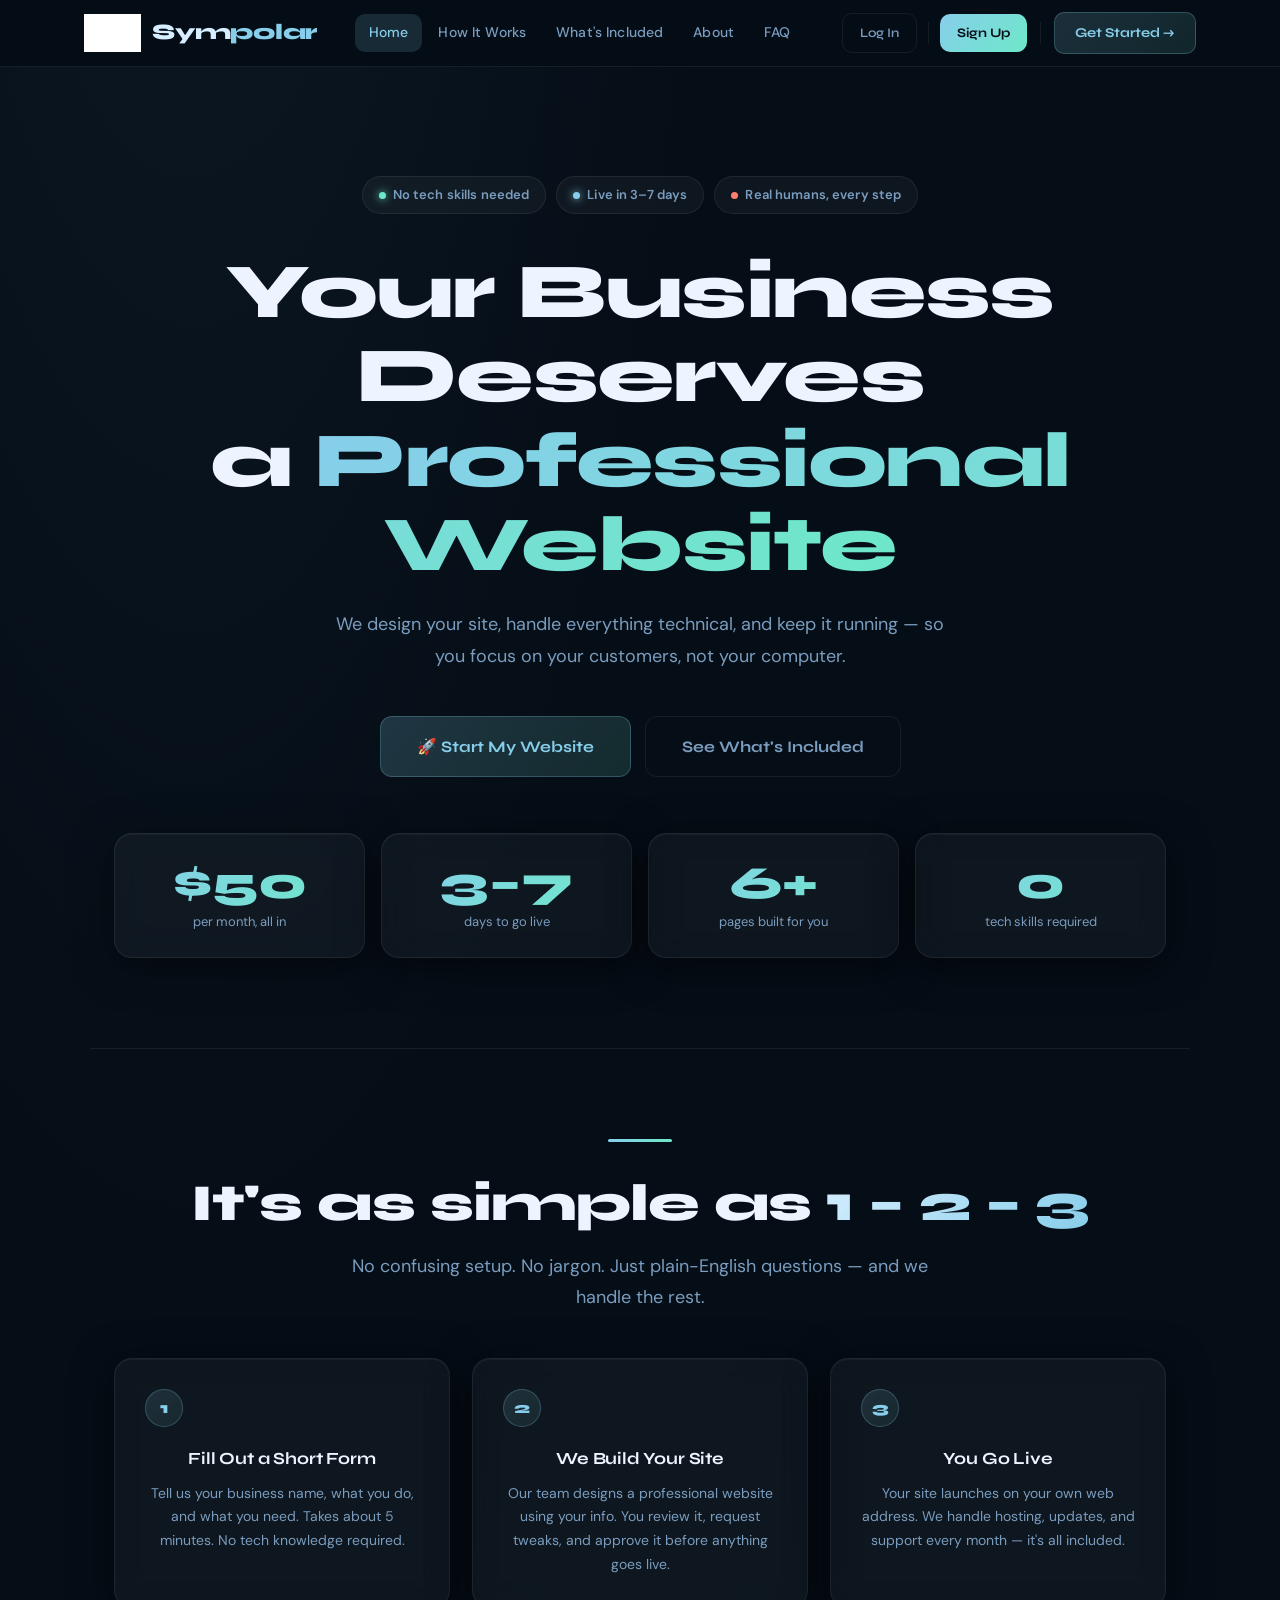
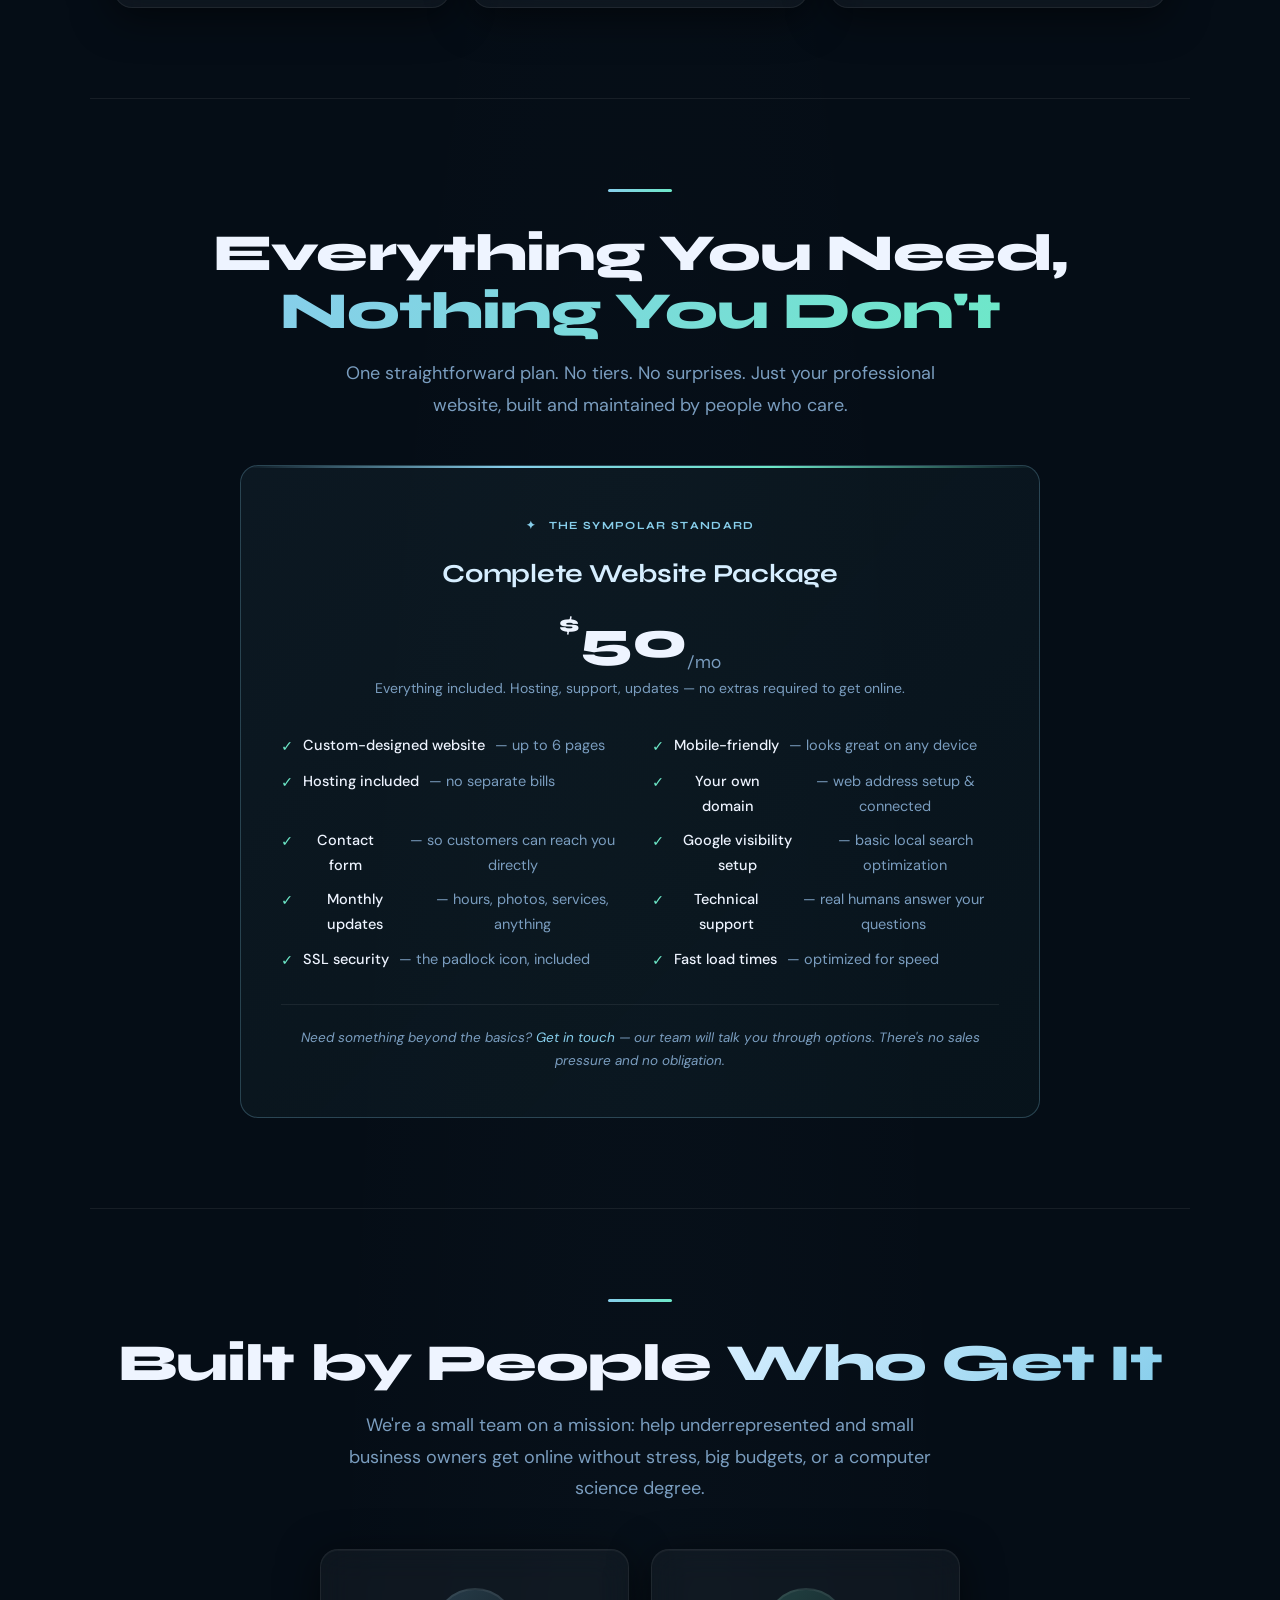
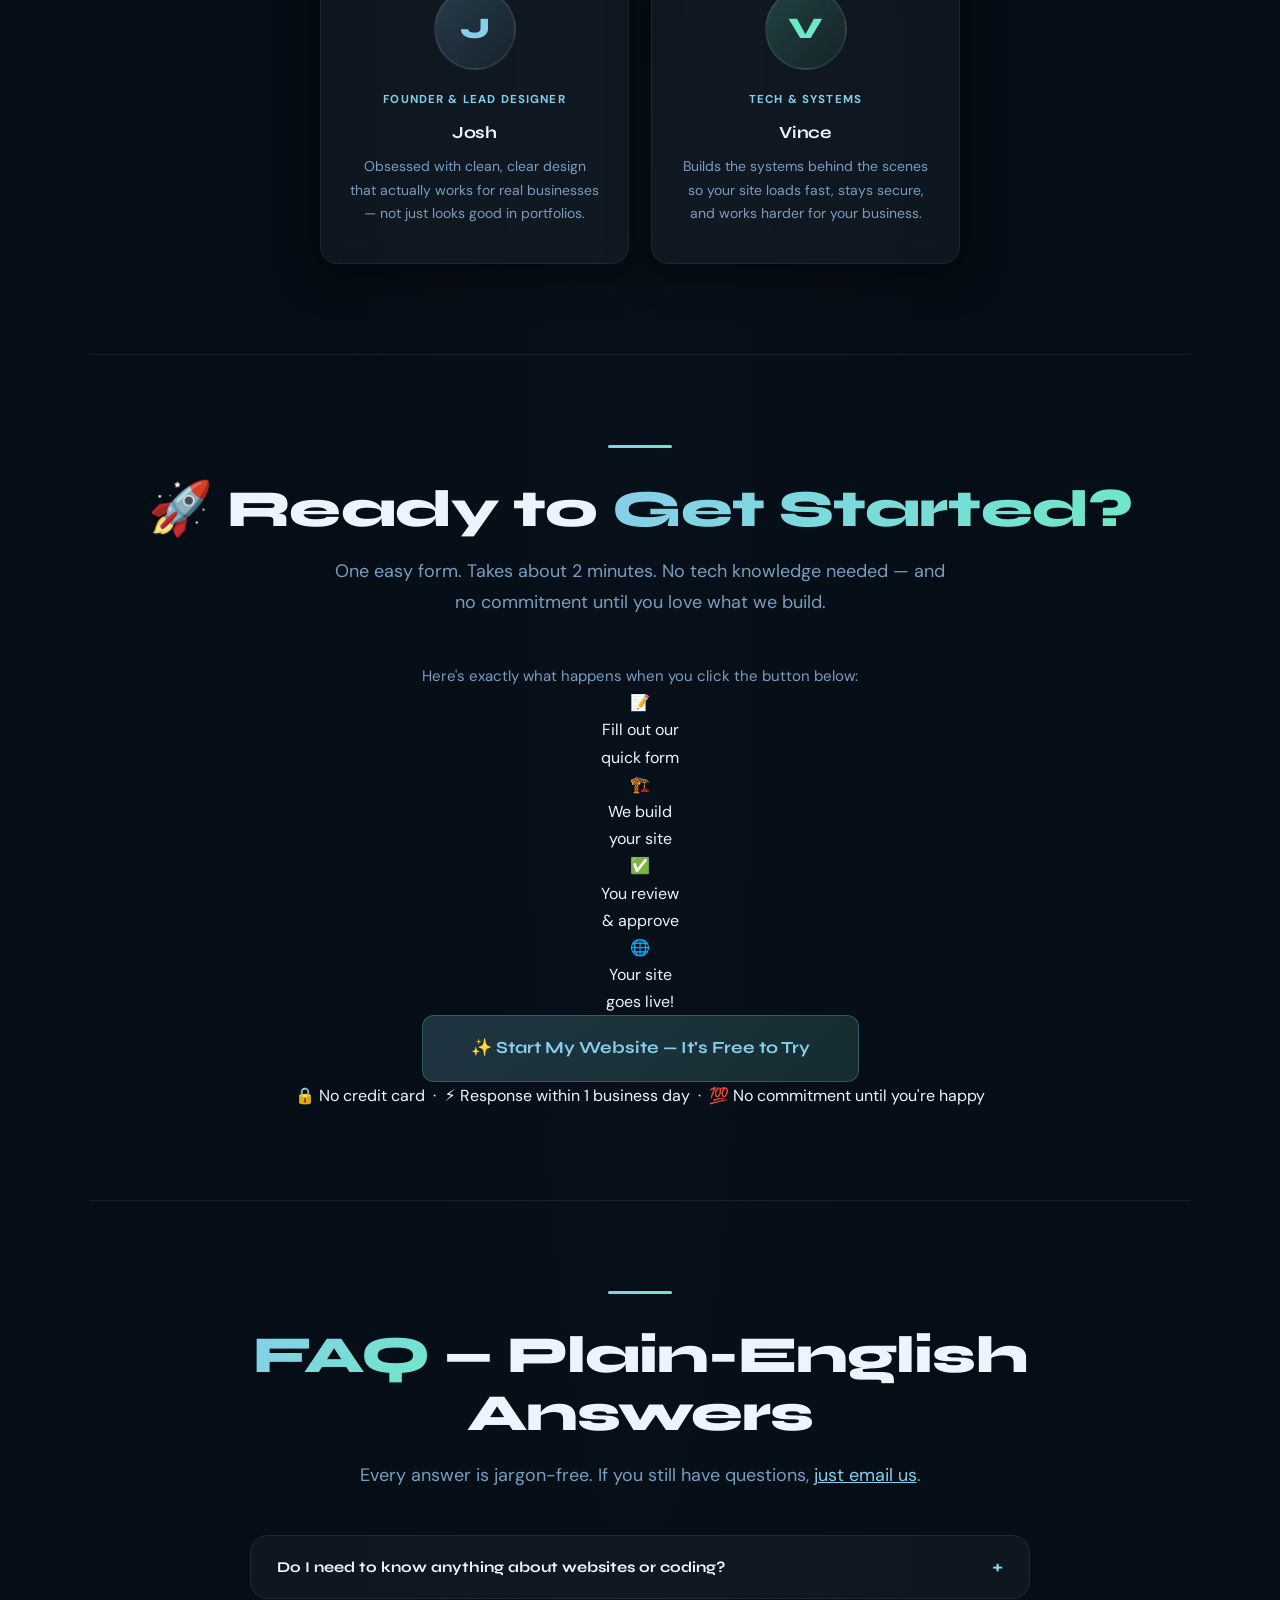
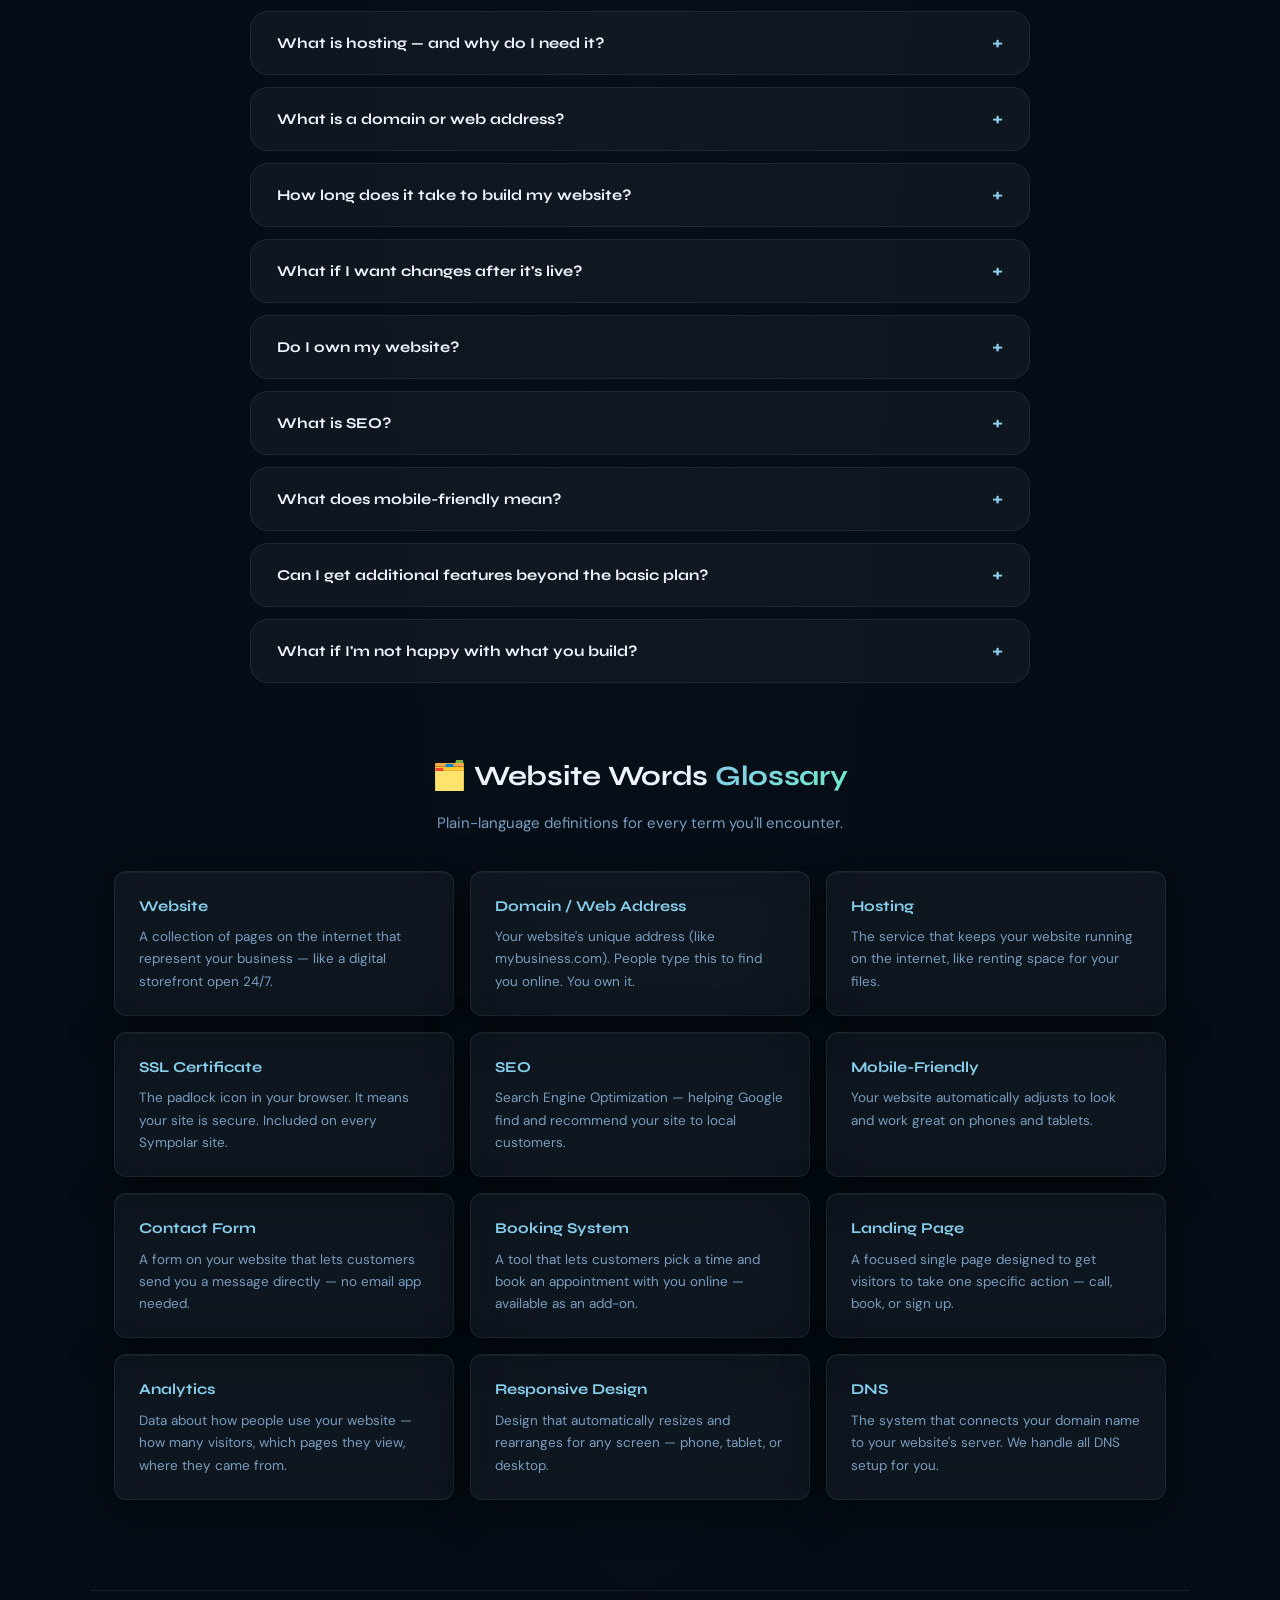
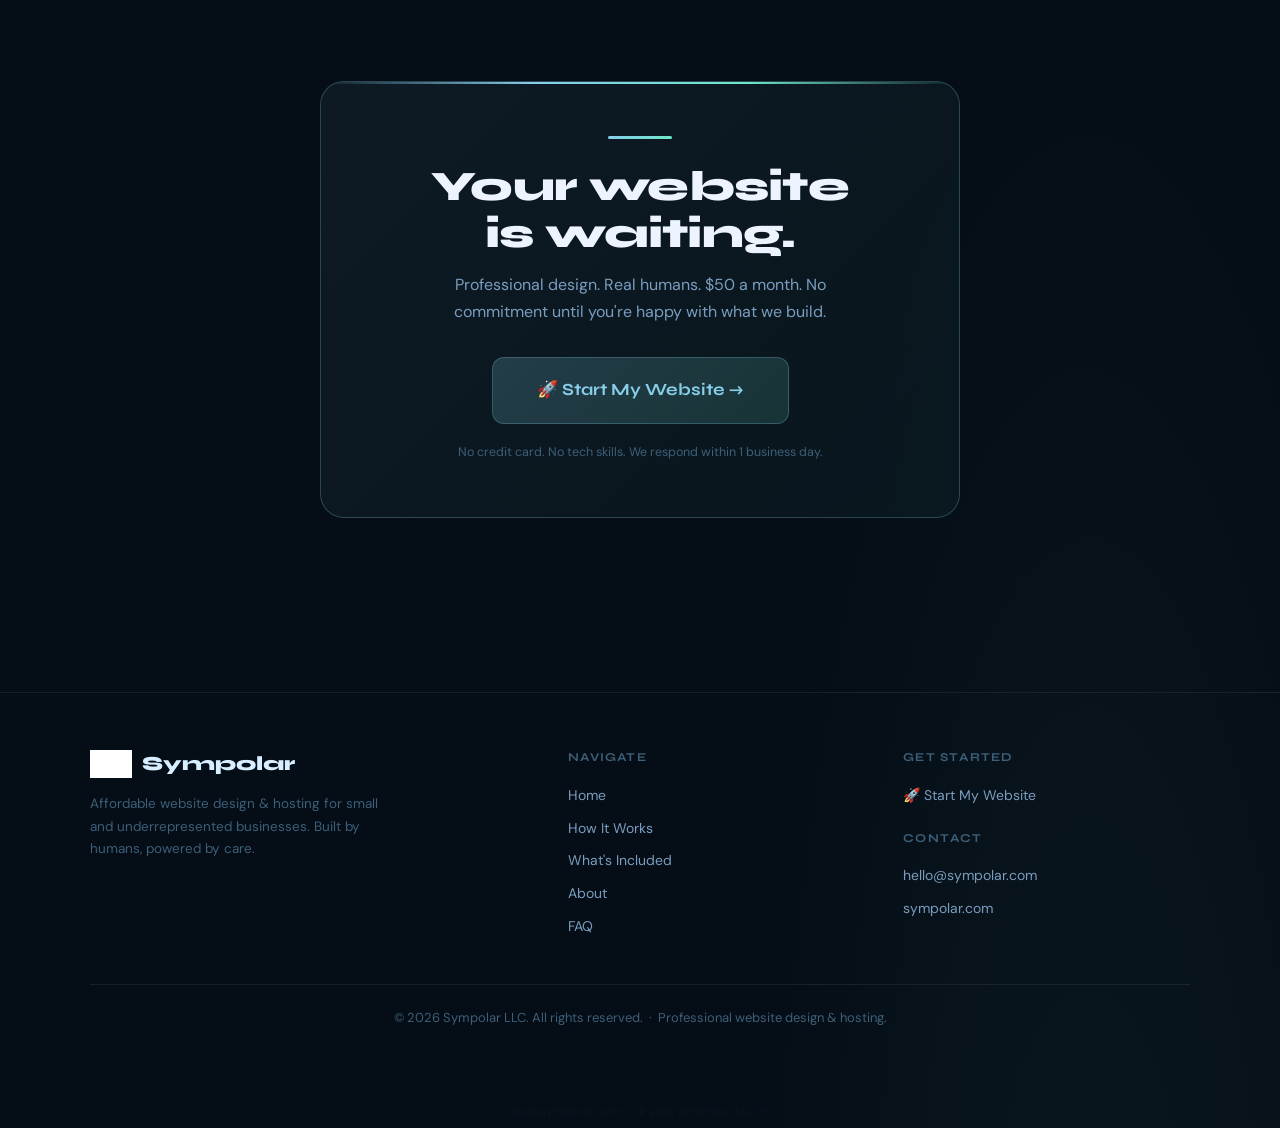
==== index.html @ 4d5c6e2b "Update index.html" ====
<!DOCTYPE html>
<!--
  ╔══════════════════════════════════════════════════════════════╗
  ║  SYMPOLAR LLC — Main Site                                    ║
  ║  Author: Vincent Gonzalez                                    ║
  ║  © 2026 SymPolar LLC. All rights reserved.                   ║
  ║  Created: 2026 | Repo: sympolar.github.io/new/              ║
  ║  www.sympolar.com                                            ║
  ╚══════════════════════════════════════════════════════════════╝
-->
<html lang="en">
<head>
<meta charset="UTF-8">
<meta name="viewport" content="width=device-width, initial-scale=1.0">
<title>Sympolar — Professional Website Design & Hosting</title>
<link href="https://fonts.googleapis.com/css2?family=Syne:wght@400;600;700;800&family=DM+Sans:ital,opsz,wght@0,9..40,300;0,9..40,400;0,9..40,500;0,9..40,600;1,9..40,300&display=swap" rel="stylesheet">
<style>
/* ═══════════════════════════════════════════════════════════
   SYMPOLAR V3 — Full Brand Elevation
   Dark luxury · Ice · Precision · Human warmth
   ═══════════════════════════════════════════════════════════ */

:root {
  --bg:       #050d16;
  --bg2:      #070f1c;
  --bg3:      #091522;
  --bg4:      #0c1b2a;
  --txt:      #eef4ff;
  --muted:    #7a9dbf;
  --muted2:   #3d5f78;
  --sky:      #87ceeb;
  --sky15:    rgba(135,206,235,.15);
  --sky25:    rgba(135,206,235,.25);
  --sky40:    rgba(135,206,235,.40);
  --coral:    #ff7f6e;
  --mint:     #6de8c8;
  --gold:     #f5c842;
  --ice:      #d6eeff;
  --glass:    rgba(255,255,255,.038);
  --glassB:   rgba(255,255,255,.07);
  --glassH:   rgba(255,255,255,.065);
  --r:        18px;
  --rs:       12px;
  --shadow:   0 8px 40px rgba(0,0,0,.55), inset 0 1px 0 rgba(255,255,255,.04);
  --glow:     0 0 36px rgba(135,206,235,.25);
  --glow2:    0 0 60px rgba(135,206,235,.12);
}

*, *::before, *::after { box-sizing: border-box; margin: 0; padding: 0; }
html { scroll-behavior: smooth; font-size: 16px; }

body {
  background: var(--bg);
  background-image:
    radial-gradient(ellipse 80% 50% at 15% -10%, rgba(135,206,235,.07) 0%, transparent 55%),
    radial-gradient(ellipse 55% 40% at 85% 105%, rgba(109,232,200,.05) 0%, transparent 50%),
    radial-gradient(ellipse 40% 60% at 50% 50%,  rgba(135,206,235,.02) 0%, transparent 65%);
  color: var(--txt);
  font-family: "DM Sans", system-ui, sans-serif;
  line-height: 1.7;
  overflow-x: hidden;
}

/* ── HEADER ── */
header {
  position: fixed; top: 0; left: 0; right: 0; z-index: 9000;
  background: rgba(5,13,22,.93);
  backdrop-filter: blur(28px) saturate(1.4);
  border-bottom: 1px solid var(--glassB);
}
.nav-wrap {
  max-width: 1160px; margin: 0 auto;
  padding: 0 24px;
  display: flex; align-items: center; justify-content: space-between;
  height: 66px; gap: 12px;
}
.logo {
  display: flex; align-items: center; gap: 11px;
  font-family: "Syne", sans-serif; font-weight: 800; font-size: 22px;
  color: var(--ice); text-decoration: none; flex-shrink: 0;
  letter-spacing: -.01em;
}
.logo img { height: 38px; width: auto; filter: brightness(0) invert(1); }
.logo-text span { color: var(--sky); }

.nav-links {
  display: flex; align-items: center; gap: 2px; list-style: none;
}
.nav-links a {
  display: block; padding: 7px 14px; border-radius: 10px;
  color: var(--muted); text-decoration: none;
  font-size: 14px; font-weight: 500;
  transition: all .2s; white-space: nowrap; letter-spacing: .01em;
}
.nav-links a:hover, .nav-links a.active { color: var(--sky); background: var(--sky15); }

.nav-cta {
  display: flex; align-items: center; gap: 9px; flex-shrink: 0;
}
.btn-nav {
  padding: 9px 20px; border-radius: 10px; font-size: 13.5px; font-weight: 700;
  font-family: "Syne", sans-serif;
  background: linear-gradient(135deg, rgba(135,206,235,.18), rgba(109,232,200,.12));
  border: 1px solid var(--sky25); color: var(--sky);
  text-decoration: none; cursor: pointer; transition: all .22s;
}
.btn-nav:hover {
  background: linear-gradient(135deg, rgba(135,206,235,.3), rgba(109,232,200,.22));
  box-shadow: var(--glow); transform: translateY(-1px);
}
/* ── AUTH BUTTONS ── */
.btn-login {
  padding: 8px 17px; border-radius: 10px; font-size: 13px; font-weight: 600;
  font-family: "Syne", sans-serif;
  background: transparent;
  border: 1px solid var(--glassB); color: var(--muted);
  text-decoration: none; cursor: pointer; transition: all .22s; white-space: nowrap;
}
.btn-login:hover { border-color: var(--sky25); color: var(--sky); background: var(--sky15); }
.btn-signup {
  padding: 8px 17px; border-radius: 10px; font-size: 13px; font-weight: 700;
  font-family: "Syne", sans-serif;
  background: linear-gradient(135deg, var(--sky), var(--mint));
  border: none; color: #050d16;
  text-decoration: none; cursor: pointer; transition: all .22s; white-space: nowrap;
}
.btn-signup:hover { opacity: .88; transform: translateY(-1px); box-shadow: var(--glow); }
.auth-divider { width: 1px; height: 22px; background: var(--glassB); margin: 0 2px; }

.hamburger {
  display: none; flex-direction: column; justify-content: center; gap: 5px;
  width: 38px; height: 38px; cursor: pointer;
  background: none; border: none; padding: 4px;
}
.hamburger span { width: 22px; height: 2px; background: var(--sky); border-radius: 2px; transition: all .3s; display: block; }
.hamburger.open span:nth-child(1) { transform: rotate(45deg) translate(5px,5px); }
.hamburger.open span:nth-child(2) { opacity: 0; transform: scaleX(0); }
.hamburger.open span:nth-child(3) { transform: rotate(-45deg) translate(5px,-5px); }

.mobile-menu {
  display: none; flex-direction: column;
  background: rgba(5,13,22,.97); backdrop-filter: blur(24px);
  border-top: 1px solid var(--glassB);
  padding: 14px 20px 28px;
}
.mobile-menu.open { display: flex; }
.mobile-menu a {
  padding: 13px 14px; border-radius: 10px;
  color: var(--muted); text-decoration: none; font-size: 16px; font-weight: 500;
  transition: all .2s;
}
.mobile-menu a:hover { color: var(--sky); background: var(--sky15); }
.mobile-menu hr { border: none; border-top: 1px solid var(--glassB); margin: 12px 0; }
.mobile-menu .btn-nav { text-align: center; margin-top: 4px; }

/* ── LAYOUT ── */
main { padding-top: 66px; }
.section {
  max-width: 1100px; margin: 0 auto; padding: 90px 24px;
  opacity: 0; transform: translateY(22px); transition: opacity .65s ease, transform .65s ease;
}
.section.visible { opacity: 1; transform: translateY(0); }
.section-center { text-align: center; }

/* ── TYPE ── */
h1 {
  font-family: "Syne", sans-serif; font-weight: 800; line-height: 1.08;
  font-size: clamp(38px, 6.5vw, 78px); margin-bottom: 22px;
  letter-spacing: -.02em;
}
h2 {
  font-family: "Syne", sans-serif; font-weight: 800; line-height: 1.12;
  font-size: clamp(28px, 4.8vw, 52px); margin-bottom: 18px;
  letter-spacing: -.018em;
}
h3 { font-family: "Syne", sans-serif; font-weight: 700; font-size: 17px; margin-bottom: 8px; letter-spacing: -.01em; }
.grad  { background: linear-gradient(135deg, var(--sky), var(--mint)); -webkit-background-clip: text; -webkit-text-fill-color: transparent; background-clip: text; }
.grad2 { background: linear-gradient(135deg, var(--ice), var(--sky)); -webkit-background-clip: text; -webkit-text-fill-color: transparent; background-clip: text; }
.sub { color: var(--muted); font-size: 18px; max-width: 620px; margin: 0 auto 44px; line-height: 1.75; }

/* ── BUTTONS ── */
.btn {
  display: inline-flex; align-items: center; justify-content: center; gap: 9px;
  padding: 16px 36px; border-radius: var(--rs);
  font-family: "Syne", sans-serif; font-weight: 700; font-size: 16px;
  text-decoration: none; cursor: pointer; border: none;
  transition: all .22s; white-space: nowrap;
}
.btn-primary {
  background: linear-gradient(135deg, rgba(135,206,235,.2), rgba(109,232,200,.14));
  border: 1px solid var(--sky25); color: var(--sky);
}
.btn-primary:hover { background: linear-gradient(135deg, rgba(135,206,235,.34), rgba(109,232,200,.26)); box-shadow: var(--glow); transform: translateY(-2px); color: var(--ice); }
.btn-outline {
  background: transparent;
  border: 1px solid var(--glassB); color: var(--muted);
}
.btn-outline:hover { border-color: var(--sky25); color: var(--sky); background: var(--sky15); transform: translateY(-1px); }
.btn-full { width: 100%; }
.btn-group { display: flex; gap: 14px; justify-content: center; flex-wrap: wrap; }

/* ── CARDS ── */
.card {
  background: var(--glass);
  backdrop-filter: blur(16px);
  border: 1px solid var(--glassB);
  border-radius: var(--r);
  padding: 30px;
  box-shadow: var(--shadow);
  transition: border-color .25s, background .25s, transform .25s;
}
.card:hover { background: var(--glassH); border-color: rgba(135,206,235,.11); transform: translateY(-2px); }
.grid-2 { display: grid; grid-template-columns: repeat(2, 1fr); gap: 22px; }
.grid-3 { display: grid; grid-template-columns: repeat(3, 1fr); gap: 22px; }
.grid-auto { display: grid; grid-template-columns: repeat(auto-fit, minmax(280px, 1fr)); gap: 22px; }

/* ── BADGES ── */
.badge-row { display: flex; justify-content: center; gap: 10px; flex-wrap: wrap; margin-bottom: 36px; }
.badge {
  display: inline-flex; align-items: center; gap: 7px;
  padding: 7px 16px; border-radius: 50px; font-size: 13px; font-weight: 600;
  border: 1px solid var(--glassB); background: var(--glass); color: var(--muted);
  letter-spacing: .01em;
}
.dot { width: 7px; height: 7px; border-radius: 50%; flex-shrink: 0; }
.dot-sky { background: var(--sky); box-shadow: 0 0 8px var(--sky); }
.dot-mint { background: var(--mint); box-shadow: 0 0 8px var(--mint); }
.dot-coral { background: var(--coral); }

/* ── STATS ── */
.stats-row { display: grid; grid-template-columns: repeat(4, 1fr); gap: 16px; margin-top: 56px; }
.stat { text-align: center; padding: 26px 16px; }
.stat-num { font-family: "Syne", sans-serif; font-weight: 800; font-size: clamp(30px,4vw,46px); line-height: 1; }
.stat-lbl { color: var(--muted); font-size: 13px; margin-top: 7px; line-height: 1.4; }

/* ── HOW IT WORKS STEPS ── */
.steps { display: grid; grid-template-columns: repeat(auto-fit, minmax(220px,1fr)); gap: 22px; margin-top: 44px; counter-reset: step; }
.step { padding: 30px; counter-increment: step; position: relative; }
.step::before {
  content: counter(step);
  display: flex; align-items: center; justify-content: center;
  width: 38px; height: 38px; border-radius: 50%;
  background: linear-gradient(135deg, var(--sky15), rgba(109,232,200,.08));
  border: 1px solid var(--sky25);
  font-family: "Syne", sans-serif; font-weight: 800; font-size: 16px; color: var(--sky);
  margin-bottom: 18px;
}

/* ── WHAT'S INCLUDED ── */
.included-card {
  background: linear-gradient(135deg, rgba(135,206,235,.06), rgba(109,232,200,.03));
  border: 1px solid var(--sky25);
  border-radius: var(--r); padding: 44px 40px; max-width: 800px; margin: 40px auto 0;
  position: relative; overflow: hidden;
}
.included-card::before {
  content: "";
  position: absolute; top: 0; left: 0; right: 0; height: 2px;
  background: linear-gradient(90deg, transparent, var(--sky), var(--mint), transparent);
}
.included-tag {
  display: inline-flex; align-items: center; gap: 8px;
  font-family: "Syne", sans-serif; font-weight: 700; font-size: 11px;
  text-transform: uppercase; letter-spacing: .12em; color: var(--sky);
  margin-bottom: 16px;
}
.included-card h3 { font-size: 26px; margin-bottom: 8px; color: var(--ice); }
.included-card .price { font-family: "Syne", sans-serif; font-weight: 800; font-size: 52px; line-height: 1; color: var(--txt); margin: 18px 0 6px; }
.included-card .price sup { font-size: 24px; vertical-align: top; margin-top: 10px; }
.included-card .price sub { font-size: 18px; color: var(--muted); font-weight: 400; }
.included-card .price-note { color: var(--muted); font-size: 14px; margin-bottom: 32px; }
.feat-list { list-style: none; display: grid; grid-template-columns: 1fr 1fr; gap: 10px 24px; margin-bottom: 32px; }
.feat-list li { display: flex; align-items: flex-start; gap: 10px; font-size: 14.5px; color: var(--muted); }
.feat-list li::before { content: "✓"; color: var(--mint); font-weight: 700; flex-shrink: 0; margin-top: 1px; }
.feat-list li strong { color: var(--txt); font-weight: 500; }
.more-note {
  border-top: 1px solid var(--glassB); padding-top: 22px; margin-top: 8px;
  font-size: 13.5px; color: var(--muted); text-align: center; font-style: italic;
}
.more-note a { color: var(--sky); text-decoration: none; }
.more-note a:hover { text-decoration: underline; }

/* ── TEAM ── */
.team-grid { display: grid; grid-template-columns: repeat(auto-fit, minmax(240px,1fr)); gap: 22px; margin-top: 44px; }
.team-card { text-align: center; padding: 38px 28px; }
.avatar {
  width: 82px; height: 82px; border-radius: 50%;
  margin: 0 auto 20px;
  font-family: "Syne", sans-serif; font-weight: 800; font-size: 30px;
  display: flex; align-items: center; justify-content: center;
  border: 2px solid var(--glassB);
}
.av-j { background: linear-gradient(135deg, rgba(135,206,235,.2), rgba(135,206,235,.06)); color: var(--sky); }
.av-v { background: linear-gradient(135deg, rgba(109,232,200,.2), rgba(109,232,200,.06)); color: var(--mint); }
.av-w { background: linear-gradient(135deg, rgba(214,238,255,.2), rgba(214,238,255,.06)); color: var(--ice); }
.team-role { font-size: 11.5px; font-weight: 700; text-transform: uppercase; letter-spacing: .1em; color: var(--sky); margin-bottom: 9px; }

/* ── FAQ ── */
.faq-list { max-width: 780px; margin: 44px auto 0; display: flex; flex-direction: column; gap: 12px; }
.faq-item { border-radius: var(--r); overflow: hidden; border: 1px solid var(--glassB); background: var(--glass); }
.faq-q {
  width: 100%; text-align: left; padding: 21px 26px;
  background: none; border: none; color: var(--txt);
  font-family: "Syne", sans-serif; font-weight: 700; font-size: 15px;
  cursor: pointer; display: flex; align-items: center; justify-content: space-between; gap: 18px;
  transition: color .2s;
}
.faq-q:hover { color: var(--sky); }
.faq-icon { font-size: 20px; flex-shrink: 0; transition: transform .3s; color: var(--sky); line-height: 1; }
.faq-item.open .faq-icon { transform: rotate(45deg); }
.faq-a { max-height: 0; overflow: hidden; transition: max-height .4s ease; }
.faq-item.open .faq-a { max-height: 400px; }
.faq-a-inner { padding: 0 26px 22px; color: var(--muted); font-size: 15px; line-height: 1.75; }
.faq-a-inner strong { color: var(--txt); }

/* ── GLOSSARY ── */
.glossary-grid { display: grid; grid-template-columns: repeat(auto-fit,minmax(280px,1fr)); gap: 16px; margin-top: 34px; }
.gloss-item { padding: 22px 24px; border-radius: var(--rs); }
.gloss-term { font-family: "Syne", sans-serif; font-weight: 700; font-size: 15px; color: var(--sky); margin-bottom: 7px; }
.gloss-def { font-size: 13.5px; color: var(--muted); line-height: 1.65; }

/* ── CTA SECTION ── */
.cta-card {
  max-width: 640px; margin: 0 auto; padding: 54px 44px;
  background: linear-gradient(135deg, rgba(135,206,235,.07), rgba(109,232,200,.04));
  border: 1px solid var(--sky25); border-radius: 24px;
  text-align: center; position: relative; overflow: hidden;
}
.cta-card::before {
  content: "";
  position: absolute; top: 0; left: 0; right: 0; height: 2px;
  background: linear-gradient(90deg, transparent, var(--sky), var(--mint), transparent);
}

/* ── FOOTER ── */
footer { border-top: 1px solid var(--glassB); padding: 54px 24px 64px; margin-top: 64px; }
.footer-inner { max-width: 1100px; margin: 0 auto; display: grid; grid-template-columns: 1.5fr 1fr 1fr; gap: 48px; align-items: start; }
.footer-brand .fl { font-family: "Syne", sans-serif; font-weight: 800; font-size: 20px; color: var(--ice); display: flex; align-items: center; gap: 10px; margin-bottom: 12px; }
.footer-brand .fl img { height: 28px; filter: brightness(0) invert(1); }
.footer-brand p { font-size: 13.5px; color: var(--muted2); line-height: 1.65; max-width: 300px; }
.footer-col h4 { font-family: "Syne", sans-serif; font-size: 12px; font-weight: 700; text-transform: uppercase; letter-spacing: .1em; color: var(--muted2); margin-bottom: 16px; }
.footer-col a { display: block; color: var(--muted); font-size: 14px; text-decoration: none; margin-bottom: 9px; transition: color .2s; }
.footer-col a:hover { color: var(--sky); }
.footer-bottom { max-width: 1100px; margin: 36px auto 0; padding-top: 22px; border-top: 1px solid var(--glassB); text-align: center; font-size: 13px; color: var(--muted2); }

/* ── DIVIDER ── */
.section-divider {
  max-width: 1100px; margin: 0 auto;
  border: none; border-top: 1px solid var(--glassB);
}

/* ── ICE ACCENT LINE ── */
.accent-line {
  width: 64px; height: 3px; border-radius: 2px;
  background: linear-gradient(90deg, var(--sky), var(--mint));
  margin: 0 auto 32px;
}
.accent-line.left { margin: 0 0 24px; }

/* ── MOBILE ── */
@media (max-width: 900px) {
  .nav-links, .nav-cta { display: none; }
  .hamburger { display: flex; }
  .footer-inner { grid-template-columns: 1fr; gap: 32px; }
  .stats-row { grid-template-columns: repeat(2,1fr); }
}
@media (max-width: 680px) {
  .section { padding: 64px 18px; }
  .grid-2, .grid-3 { grid-template-columns: 1fr; }
  .feat-list { grid-template-columns: 1fr; }
  .included-card { padding: 32px 20px; }
  h1 { font-size: clamp(32px,9vw,50px); }
  h2 { font-size: clamp(26px,7vw,38px); }
  .btn-group { flex-direction: column; align-items: center; }
  .btn-group .btn { width: 100%; max-width: 340px; }
  .cta-card { padding: 36px 20px; }
  .team-grid { grid-template-columns: 1fr; }
  /* Better touch targets on mobile */
  .btn { min-height: 52px; font-size: 16px; }
  .faq-q { padding: 20px 18px; font-size: 14px; min-height: 56px; }
  .mobile-menu a { min-height: 52px; display: flex; align-items: center; }
  .stats-row { gap: 10px; }
  .stat { padding: 20px 12px; }
  .stat-num { font-size: clamp(26px,7vw,38px); }
  /* Improved footer on mobile */
  .footer-inner { gap: 28px; }
  footer { padding: 40px 18px 52px; }
}
@media (max-width: 420px) {
  .stats-row { grid-template-columns: 1fr 1fr; gap: 10px; }
  .badge-row { gap: 7px; }
  .badge { font-size: 12px; padding: 6px 12px; }
  .included-card { padding: 24px 16px; }
  .cta-card { padding: 28px 16px; }
  h1 { font-size: clamp(28px,8.5vw,44px); }
  .nav-wrap { height: 60px; }
}
</style>
</head>
<body>

<!-- ═════════════════════════════════════════
     HEADER
     ═════════════════════════════════════════ -->
<header>
  <div class="nav-wrap">
    <a href="#home" class="logo">
      <img id="nav-logo" alt="Sympolar">
      <span class="logo-text">Sym<span>polar</span></span>
    </a>

    <ul class="nav-links" id="desktop-nav">
      <li><a href="#home" class="active">Home</a></li>
      <li><a href="#how">How It Works</a></li>
      <li><a href="#services">What's Included</a></li>
      <li><a href="#about">About</a></li>
      <li><a href="#faq">FAQ</a></li>
    </ul>

    <div class="nav-cta">
      <a href="#" class="btn-login" onclick="alert('Login coming soon! 🔒');return false;">Log In</a>
      <div class="auth-divider"></div>
      <a href="#" class="btn-signup" onclick="alert('Sign Up coming soon! 🚀');return false;">Sign Up</a>
      <div class="auth-divider" style="margin:0 4px;"></div>
      <a href="#intake" class="btn-nav">Get Started →</a>
    </div>

    <button class="hamburger" id="burger" aria-label="Open menu">
      <span></span><span></span><span></span>
    </button>
  </div>

  <nav class="mobile-menu" id="mobile-menu">
    <a href="#home">🏠 Home</a>
    <a href="#how">⚡ How It Works</a>
    <a href="#services">📦 What's Included</a>
    <a href="#about">👥 About</a>
    <a href="#faq">💬 FAQ</a>
    <hr>
    <a href="#intake" class="btn-nav" style="text-align:center;">🚀 Get Started</a>
    <div style="display:flex;gap:10px;margin-top:6px;">
      <a href="#" class="btn-login" style="flex:1;text-align:center;" onclick="alert('Login coming soon! 🔒');return false;">Log In</a>
      <a href="#" class="btn-signup" style="flex:1;text-align:center;" onclick="alert('Sign Up coming soon! 🚀');return false;">Sign Up</a>
    </div>
  </nav>
</header>

<main>

<!-- ═════════════════════════════════════════
     HERO
     ═════════════════════════════════════════ -->
<section id="home" class="section section-center visible" style="padding-top:110px;">
  <div class="badge-row">
    <span class="badge"><span class="dot dot-mint"></span>No tech skills needed</span>
    <span class="badge"><span class="dot dot-sky"></span>Live in 3–7 days</span>
    <span class="badge"><span class="dot dot-coral"></span>Real humans, every step</span>
  </div>

  <h1>Your Business Deserves<br>a <span class="grad">Professional Website</span></h1>
  <p class="sub">
    We design your site, handle everything technical, and keep it running — so you focus on your customers, not your computer.
  </p>

  <div class="btn-group">
    <a href="https://script.google.com/macros/s/AKfycbw0VhtHmwIQFLTz57oNcK8ywEqjC3twy02J_hXZ3ZkD3m5wHqBphD5Sxv6Snm4S5IpC/exec" target="_blank" rel="noopener" class="btn btn-primary">🚀 Start My Website</a>
    <a href="#services" class="btn btn-outline">See What's Included</a>
  </div>

  <div class="stats-row">
    <div class="stat card"><div class="stat-num grad">$50</div><div class="stat-lbl">per month, all in</div></div>
    <div class="stat card"><div class="stat-num grad">3–7</div><div class="stat-lbl">days to go live</div></div>
    <div class="stat card"><div class="stat-num grad">6+</div><div class="stat-lbl">pages built for you</div></div>
    <div class="stat card"><div class="stat-num grad">0</div><div class="stat-lbl">tech skills required</div></div>
  </div>
</section>

<hr class="section-divider">

<!-- ═════════════════════════════════════════
     HOW IT WORKS
     ═════════════════════════════════════════ -->
<section id="how" class="section section-center">
  <div class="accent-line"></div>
  <h2>It's as simple as <span class="grad2">1 – 2 – 3</span></h2>
  <p class="sub">No confusing setup. No jargon. Just plain-English questions — and we handle the rest.</p>
  <div class="steps">
    <div class="card step">
      <h3>Fill Out a Short Form</h3>
      <p style="color:var(--muted);font-size:14px;line-height:1.7;">Tell us your business name, what you do, and what you need. Takes about 5 minutes. No tech knowledge required.</p>
    </div>
    <div class="card step">
      <h3>We Build Your Site</h3>
      <p style="color:var(--muted);font-size:14px;line-height:1.7;">Our team designs a professional website using your info. You review it, request tweaks, and approve it before anything goes live.</p>
    </div>
    <div class="card step">
      <h3>You Go Live</h3>
      <p style="color:var(--muted);font-size:14px;line-height:1.7;">Your site launches on your own web address. We handle hosting, updates, and support every month — it's all included.</p>
    </div>
  </div>
</section>

<hr class="section-divider">

<!-- ═════════════════════════════════════════
     WHAT'S INCLUDED — single clean card
     ═════════════════════════════════════════ -->
<section id="services" class="section section-center">
  <div class="accent-line"></div>
  <h2>Everything You Need,<br><span class="grad">Nothing You Don't</span></h2>
  <p class="sub">One straightforward plan. No tiers. No surprises. Just your professional website, built and maintained by people who care.</p>

  <div class="included-card">
    <div class="included-tag">✦ &nbsp; The Sympolar Standard</div>
    <h3>Complete Website Package</h3>
    <div class="price"><sup>$</sup>50<sub>/mo</sub></div>
    <div class="price-note">Everything included. Hosting, support, updates — no extras required to get online.</div>

    <ul class="feat-list">
      <li><strong>Custom-designed website</strong> — up to 6 pages</li>
      <li><strong>Mobile-friendly</strong> — looks great on any device</li>
      <li><strong>Hosting included</strong> — no separate bills</li>
      <li><strong>Your own domain</strong> — web address setup &amp; connected</li>
      <li><strong>Contact form</strong> — so customers can reach you directly</li>
      <li><strong>Google visibility setup</strong> — basic local search optimization</li>
      <li><strong>Monthly updates</strong> — hours, photos, services, anything</li>
      <li><strong>Technical support</strong> — real humans answer your questions</li>
      <li><strong>SSL security</strong> — the padlock icon, included</li>
      <li><strong>Fast load times</strong> — optimized for speed</li>
    </ul>

    <div class="more-note">
      Need something beyond the basics? <a href="https://script.google.com/macros/s/AKfycbw0VhtHmwIQFLTz57oNcK8ywEqjC3twy02J_hXZ3ZkD3m5wHqBphD5Sxv6Snm4S5IpC/exec" target="_blank" rel="noopener">Get in touch</a> — our team will talk you through options.
      There's no sales pressure and no obligation.
    </div>
  </div>
</section>

<hr class="section-divider">

<!-- ═════════════════════════════════════════
     ABOUT / TEAM
     ═════════════════════════════════════════ -->
<section id="about" class="section section-center">
  <div class="accent-line"></div>
  <h2>Built by People <span class="grad2">Who Get It</span></h2>
  <p class="sub">We're a small team on a mission: help underrepresented and small business owners get online without stress, big budgets, or a computer science degree.</p>
  <div class="team-grid" style="max-width:640px;margin:44px auto 0;grid-template-columns:repeat(2,1fr);">
    <div class="card team-card">
      <div class="avatar av-j">J</div>
      <div class="team-role">Founder &amp; Lead Designer</div>
      <h3>Josh</h3>
      <p style="color:var(--muted);font-size:14px;margin-top:7px;line-height:1.65;">Obsessed with clean, clear design that actually works for real businesses — not just looks good in portfolios.</p>
    </div>
    <div class="card team-card">
      <div class="avatar av-v">V</div>
      <div class="team-role">Tech &amp; Systems</div>
      <h3>Vince</h3>
      <p style="color:var(--muted);font-size:14px;margin-top:7px;line-height:1.65;">Builds the systems behind the scenes so your site loads fast, stays secure, and works harder for your business.</p>
    </div>
  </div>
</section>

<hr class="section-divider">

<!-- ═════════════════════════════════════════
     GET STARTED — GOOGLE FORM LINK
     ═════════════════════════════════════════ -->
<section id="intake" class="section section-center">
  <div class="accent-line"></div>
  <h2>🚀 Ready to <span class="grad">Get Started?</span></h2>
  <p class="sub">One easy form. Takes about 2 minutes. No tech knowledge needed — and no commitment until you love what we build.</p>

  <div class="launch-card">
    <p style="color:var(--muted);font-size:15px;line-height:1.75;margin-bottom:0;">Here's exactly what happens when you click the button below:</p>

    <div class="launch-steps">
      <div class="launch-step">
        <div class="launch-step-icon">📝</div>
        <div class="launch-step-label">Fill out our<br>quick form</div>
      </div>
      <div class="launch-step-connector"></div>
      <div class="launch-step">
        <div class="launch-step-icon">🏗️</div>
        <div class="launch-step-label">We build<br>your site</div>
      </div>
      <div class="launch-step-connector"></div>
      <div class="launch-step">
        <div class="launch-step-icon">✅</div>
        <div class="launch-step-label">You review<br>&amp; approve</div>
      </div>
      <div class="launch-step-connector"></div>
      <div class="launch-step">
        <div class="launch-step-icon">🌐</div>
        <div class="launch-step-label">Your site<br>goes live!</div>
      </div>
    </div>

    <a href="https://script.google.com/macros/s/AKfycbw0VhtHmwIQFLTz57oNcK8ywEqjC3twy02J_hXZ3ZkD3m5wHqBphD5Sxv6Snm4S5IpC/exec"
       target="_blank" rel="noopener"
       class="btn btn-primary"
       style="font-size:17px;padding:18px 48px;display:inline-flex;">
      ✨ Start My Website — It's Free to Try
    </a>

    <div class="launch-guarantee">
      <span>🔒</span> No credit card &nbsp;·&nbsp; <span>⚡</span> Response within 1 business day &nbsp;·&nbsp; <span>💯</span> No commitment until you're happy
    </div>
  </div>
</section>

<hr class="section-divider">

<!-- ═════════════════════════════════════════
     FAQ + GLOSSARY
     ═════════════════════════════════════════ -->
<section id="faq" class="section">
  <div class="section-center">
    <div class="accent-line"></div>
    <h2><span class="grad">FAQ</span> — Plain-English Answers</h2>
    <p class="sub">Every answer is jargon-free. If you still have questions, <a href="/cdn-cgi/l/email-protection#c1b2b8acb1aeada0b3adada281a6aca0a8adefa2aeac" style="color:var(--sky);">just email us</a>.</p>
  </div>

  <div class="faq-list" id="faq-list"></div>

  <div style="margin-top:70px;">
    <div class="section-center">
      <h3 style="font-size:28px;margin-bottom:10px;">🗂️ Website Words <span class="grad">Glossary</span></h3>
      <p style="color:var(--muted);font-size:15px;margin-bottom:6px;">Plain-language definitions for every term you'll encounter.</p>
    </div>
    <div class="glossary-grid" id="glossary-grid"></div>
  </div>
</section>

<hr class="section-divider">

<!-- ═════════════════════════════════════════
     FINAL CTA
     ═════════════════════════════════════════ -->
<section class="section section-center" style="padding-bottom:110px;">
  <div class="cta-card">
    <div class="accent-line" style="margin-bottom:24px;"></div>
    <h2 style="font-size:clamp(28px,4vw,42px);margin-bottom:14px;">Your website<br>is waiting.</h2>
    <p style="color:var(--muted);font-size:16px;max-width:420px;margin:0 auto 32px;line-height:1.7;">
      Professional design. Real humans. $50 a month. No commitment until you're happy with what we build.
    </p>
    <a href="https://script.google.com/macros/s/AKfycbw0VhtHmwIQFLTz57oNcK8ywEqjC3twy02J_hXZ3ZkD3m5wHqBphD5Sxv6Snm4S5IpC/exec" target="_blank" rel="noopener" class="btn btn-primary" style="font-size:17px;padding:18px 44px;">🚀 Start My Website →</a>
    <p style="color:var(--muted2);font-size:12.5px;margin-top:18px;">No credit card. No tech skills. We respond within 1 business day.</p>
  </div>
</section>

</main>

<!-- ═════════════════════════════════════════
     FOOTER
     ═════════════════════════════════════════ -->
<footer>
  <div class="footer-inner">
    <div class="footer-brand">
      <div class="fl"><img id="footer-logo" alt="Sympolar"> Sympolar</div>
      <p>Affordable website design &amp; hosting for small and underrepresented businesses. Built by humans, powered by care.</p>
    </div>
    <div class="footer-col">
      <h4>Navigate</h4>
      <a href="#home">Home</a>
      <a href="#how">How It Works</a>
      <a href="#services">What's Included</a>
      <a href="#about">About</a>
      <a href="#faq">FAQ</a>
    </div>
    <div class="footer-col">
      <h4>Get Started</h4>
      <a href="https://script.google.com/macros/s/AKfycbw0VhtHmwIQFLTz57oNcK8ywEqjC3twy02J_hXZ3ZkD3m5wHqBphD5Sxv6Snm4S5IpC/exec" target="_blank" rel="noopener">🚀 Start My Website</a>
      <h4 style="margin-top:20px;">Contact</h4>
      <a href="mailto:hello@sympolar.com">hello@sympolar.com</a>
      <a href="https://www.sympolar.com">sympolar.com</a>
    </div>
  </div>
  <div class="footer-bottom">
    &copy; 2026 Sympolar LLC. All rights reserved.&nbsp;&nbsp;·&nbsp;&nbsp;Professional website design &amp; hosting.
  </div>
</footer>

<script>
/* ── LOGO ── */
const LOGO = "[data-uri]";
document.getElementById("nav-logo").src = LOGO;
document.getElementById("footer-logo").src = LOGO;

/* ── FAQ DATA ── */
const faqs = [
  { q:"Do I need to know anything about websites or coding?", a:"<strong>Not a single thing.</strong> You fill out a plain-English form and our team builds everything for you. If you can send a text message, you can work with Sympolar." },
  { q:"What is hosting — and why do I need it?", a:"Think of <strong>hosting</strong> as renting a spot on the internet where your website lives. Just like a store needs a physical address, your website needs a home online. We handle all of this — it's included in your monthly plan." },
  { q:"What is a domain or web address?", a:"A <strong>domain</strong> is your website's address — like <em>mybusiness.com</em>. It's what people type to find you. We help you get one and connect it to your site. You own it." },
  { q:"How long does it take to build my website?", a:"Most sites go live in <strong>3–7 business days</strong> after you submit your onboarding form and we have your content (logo, photos, description). More complex requests may take a little longer — we'll tell you upfront." },
  { q:"What if I want changes after it's live?", a:"Monthly updates are included. Just tell us what you want changed — new hours, new photos, new services — and we handle it. It's part of your plan." },
  { q:"Do I own my website?", a:"Yes. The content, text, and images on your site are <strong>yours</strong>. Your domain belongs to you. We manage the hosting and upkeep, but your brand and site are always in your control." },
  { q:"What is SEO?", a:"<strong>SEO</strong> stands for Search Engine Optimization — making sure Google can find your business when someone nearby searches for what you offer. We do basic SEO on every site." },
  { q:"What does mobile-friendly mean?", a:"It means your website <strong>looks great and works perfectly on a phone or tablet</strong>, not just a computer. Since most people browse on their phones, this is critical — and it's built into every site we make." },
  { q:"Can I get additional features beyond the basic plan?", a:"Absolutely. Additional features like booking systems, online payments, advanced SEO, and more are available. Get in touch through any of our forms and our team will walk you through what makes sense for your business — no pressure, no rush." },
  { q:"What if I'm not happy with what you build?", a:"We work with you until you're satisfied before anything goes live. After launch, monthly support is always included. Long-term happy clients are the whole point." },
];

/* ── GLOSSARY DATA ── */
const glossary = [
  { term:"Website", def:"A collection of pages on the internet that represent your business — like a digital storefront open 24/7." },
  { term:"Domain / Web Address", def:"Your website's unique address (like mybusiness.com). People type this to find you online. You own it." },
  { term:"Hosting", def:"The service that keeps your website running on the internet, like renting space for your files." },
  { term:"SSL Certificate", def:"The padlock icon in your browser. It means your site is secure. Included on every Sympolar site." },
  { term:"SEO", def:"Search Engine Optimization — helping Google find and recommend your site to local customers." },
  { term:"Mobile-Friendly", def:"Your website automatically adjusts to look and work great on phones and tablets." },
  { term:"Contact Form", def:"A form on your website that lets customers send you a message directly — no email app needed." },
  { term:"Booking System", def:"A tool that lets customers pick a time and book an appointment with you online — available as an add-on." },
  { term:"Landing Page", def:"A focused single page designed to get visitors to take one specific action — call, book, or sign up." },
  { term:"Analytics", def:"Data about how people use your website — how many visitors, which pages they view, where they came from." },
  { term:"Responsive Design", def:"Design that automatically resizes and rearranges for any screen — phone, tablet, or desktop." },
  { term:"DNS", def:"The system that connects your domain name to your website's server. We handle all DNS setup for you." },
];

/* ── RENDER FAQ ── */
function renderFAQ() {
  document.getElementById("faq-list").innerHTML = faqs.map((f,i) => `
    <div class="faq-item" id="fq${i}">
      <button class="faq-q" onclick="toggleFAQ(${i})">
        <span>${f.q}</span><span class="faq-icon">+</span>
      </button>
      <div class="faq-a"><div class="faq-a-inner">${f.a}</div></div>
    </div>`).join("");
}
function toggleFAQ(i) {
  const el = document.getElementById("fq"+i);
  const was = el.classList.contains("open");
  document.querySelectorAll(".faq-item").forEach(e => e.classList.remove("open"));
  if (!was) el.classList.add("open");
}

/* ── RENDER GLOSSARY ── */
function renderGlossary() {
  document.getElementById("glossary-grid").innerHTML = glossary.map(g => `
    <div class="card gloss-item">
      <div class="gloss-term">${g.term}</div>
      <div class="gloss-def">${g.def}</div>
    </div>`).join("");
}

/* ── NAV SMOOTH SCROLL ── */
document.querySelectorAll("a[href^=\"#\"]").forEach(a => {
  a.addEventListener("click", e => {
    const target = document.querySelector(a.getAttribute("href"));
    if (!target) return;
    e.preventDefault();
    target.scrollIntoView({ behavior: "smooth" });
    document.getElementById("mobile-menu").classList.remove("open");
    document.getElementById("burger").classList.remove("open");
  });
});
document.getElementById("burger").addEventListener("click", function() {
  this.classList.toggle("open");
  document.getElementById("mobile-menu").classList.toggle("open");
});

/* ── ACTIVE NAV ── */
document.querySelectorAll("section[id]").forEach(s => {
  new IntersectionObserver(([e]) => {
    if (e.isIntersecting) {
      document.querySelectorAll("#desktop-nav a").forEach(l => l.classList.remove("active"));
      const lnk = document.querySelector(`#desktop-nav a[href="#${s.id}"]`);
      if (lnk) lnk.classList.add("active");
    }
  }, { threshold: 0.45 }).observe(s);
});

/* ── SCROLL REVEAL ── */
const revealObserver = new IntersectionObserver(entries => {
  entries.forEach(e => {
    if (e.isIntersecting) {
      e.target.classList.add("visible");
      revealObserver.unobserve(e.target);
    }
  });
}, { threshold: 0.08 });
document.querySelectorAll(".section:not(.visible)").forEach(s => revealObserver.observe(s));

renderFAQ();
renderGlossary();
</script>

<!-- ── WATERMARK ── -->
<div style="text-align:center;padding:10px 0 6px;opacity:.09;font-size:11px;color:#3d5f78;letter-spacing:.08em;font-family:'Syne',sans-serif;">
  www.sympolar.com &nbsp;|&nbsp; © 2026 SymPolar LLC™
</div>

</body>
</html>
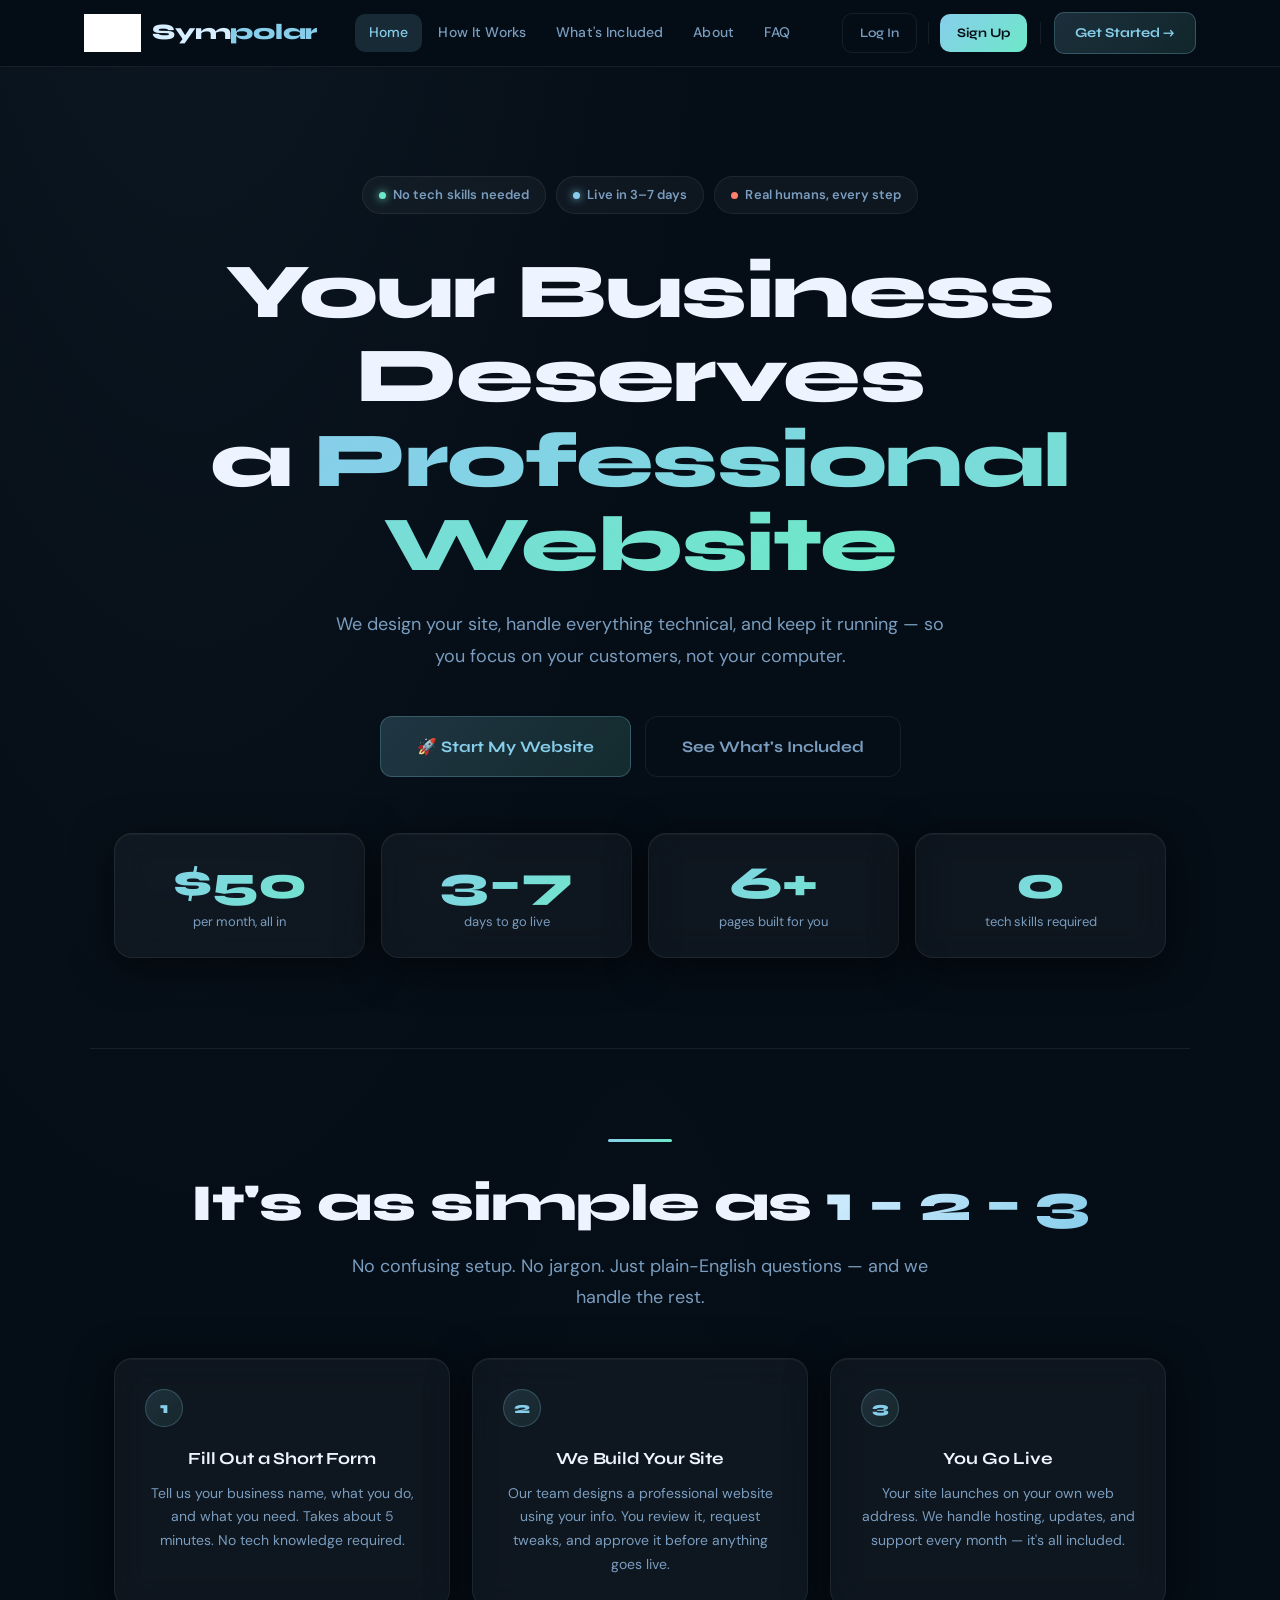
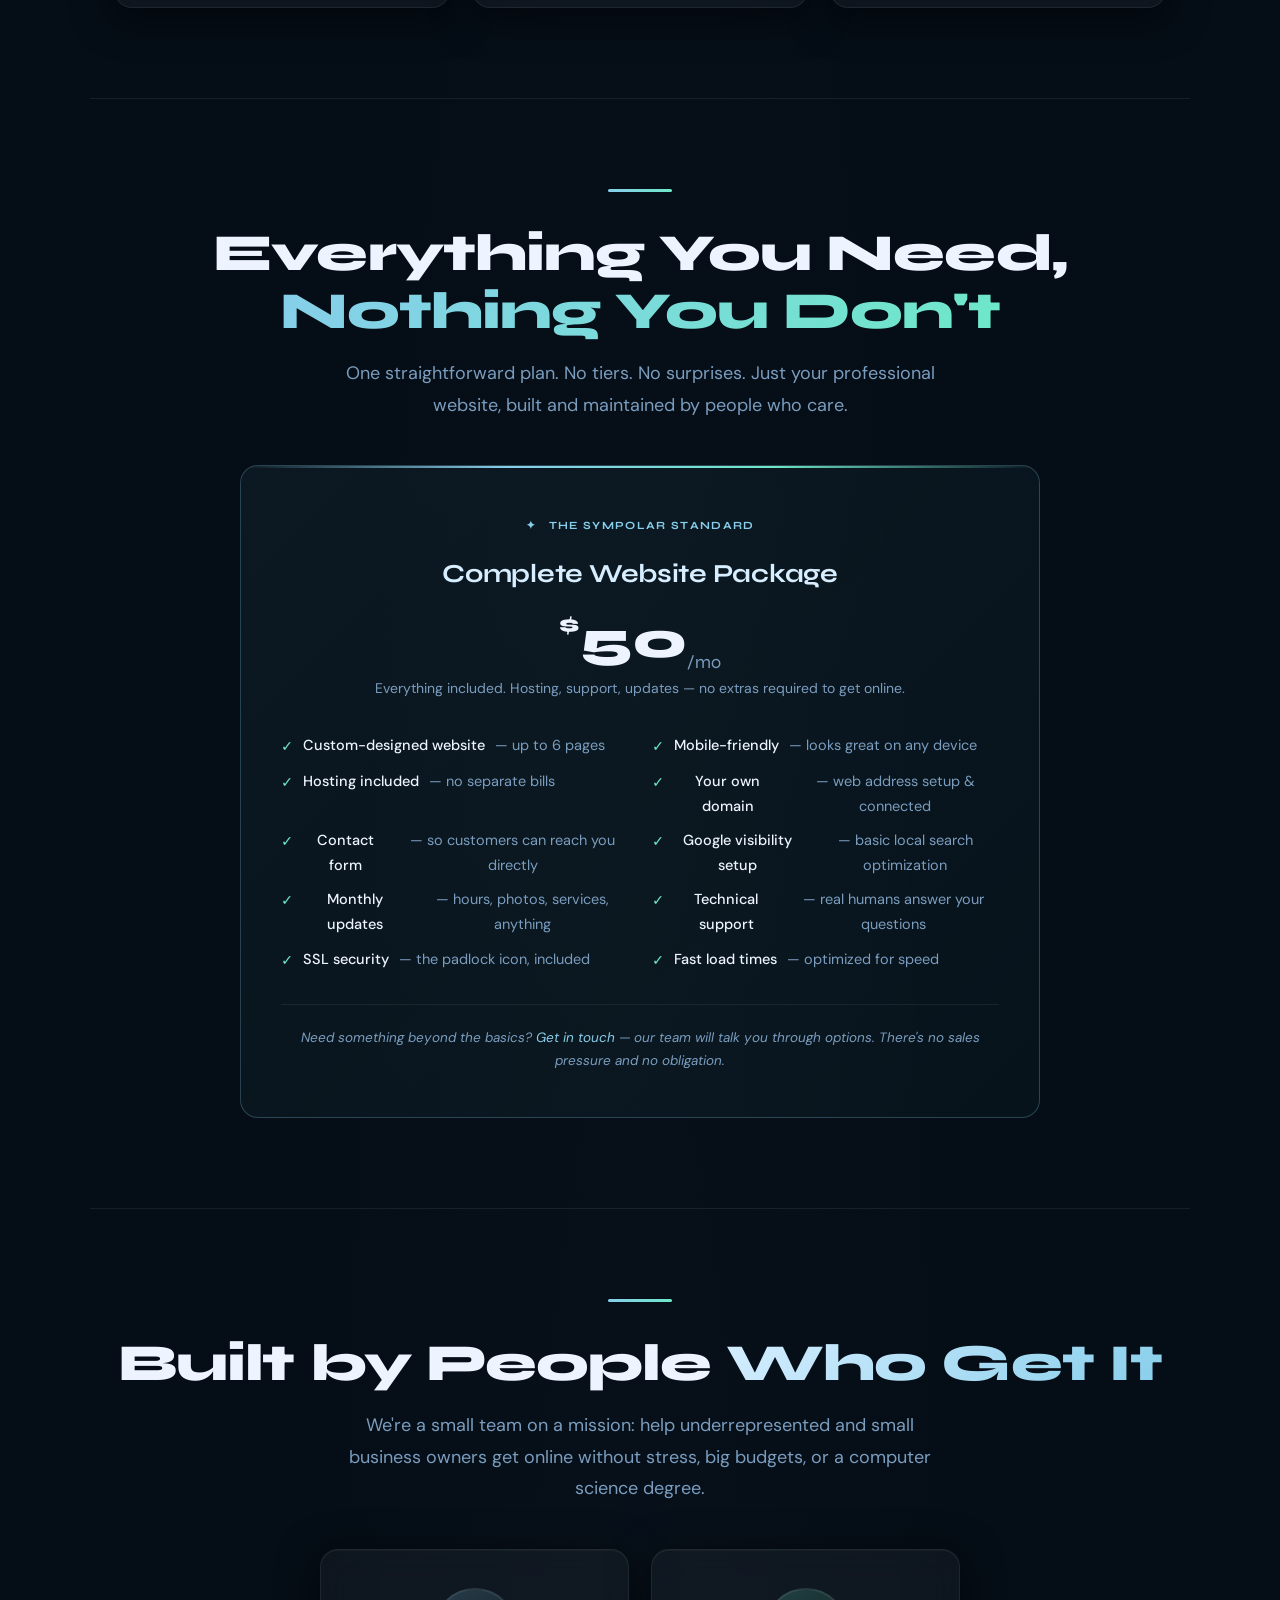
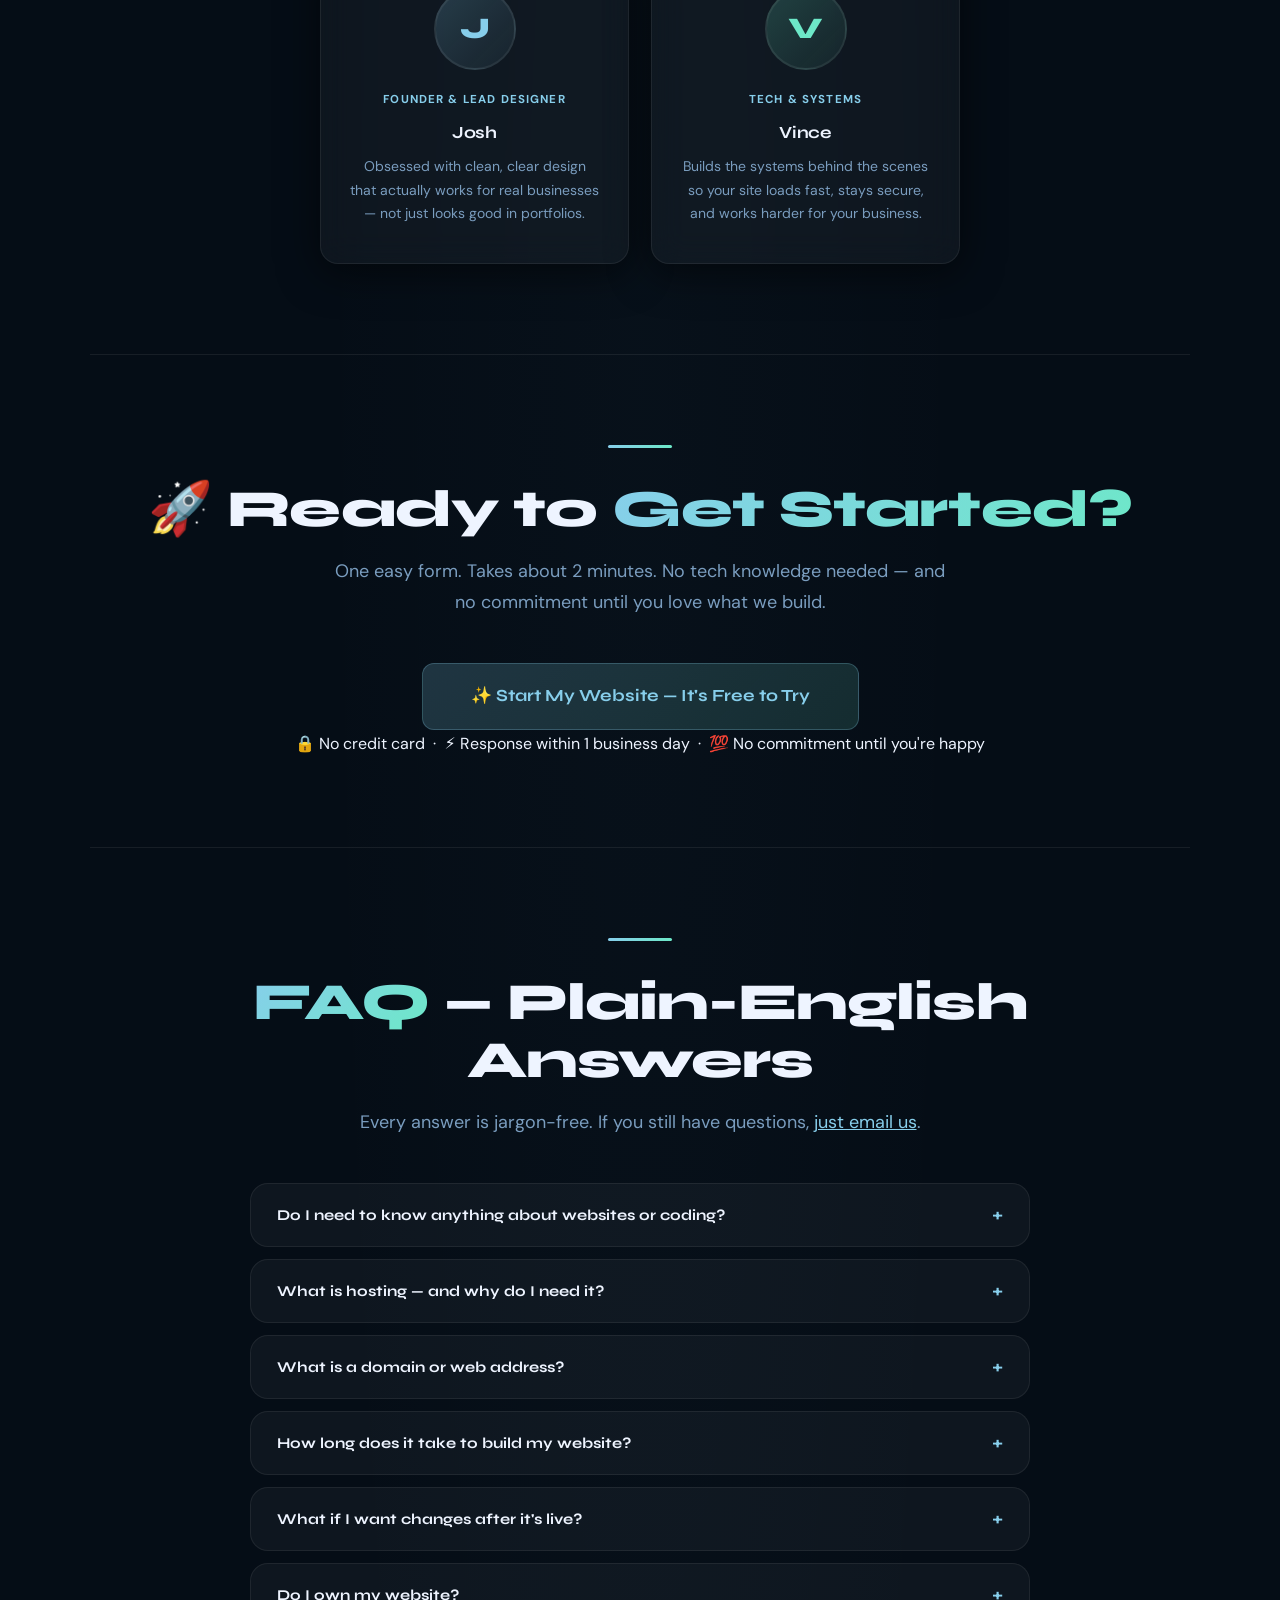
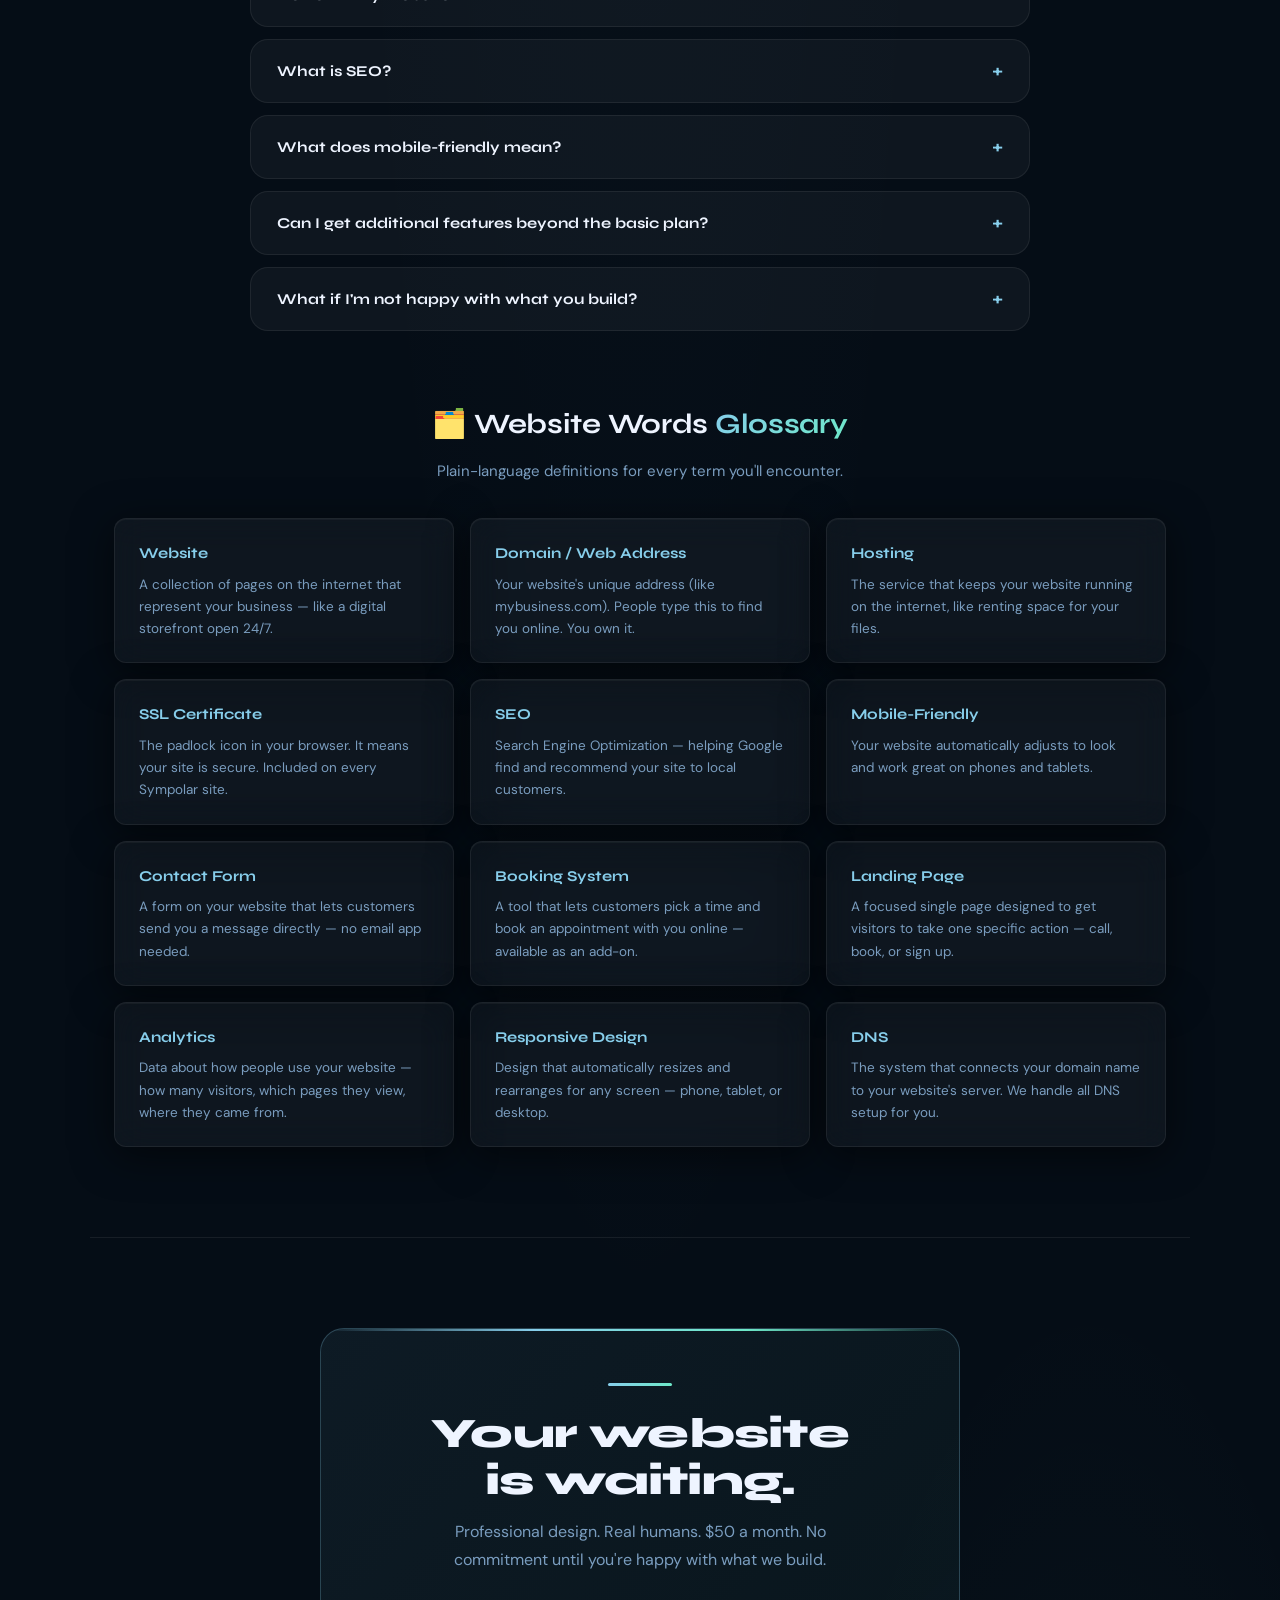
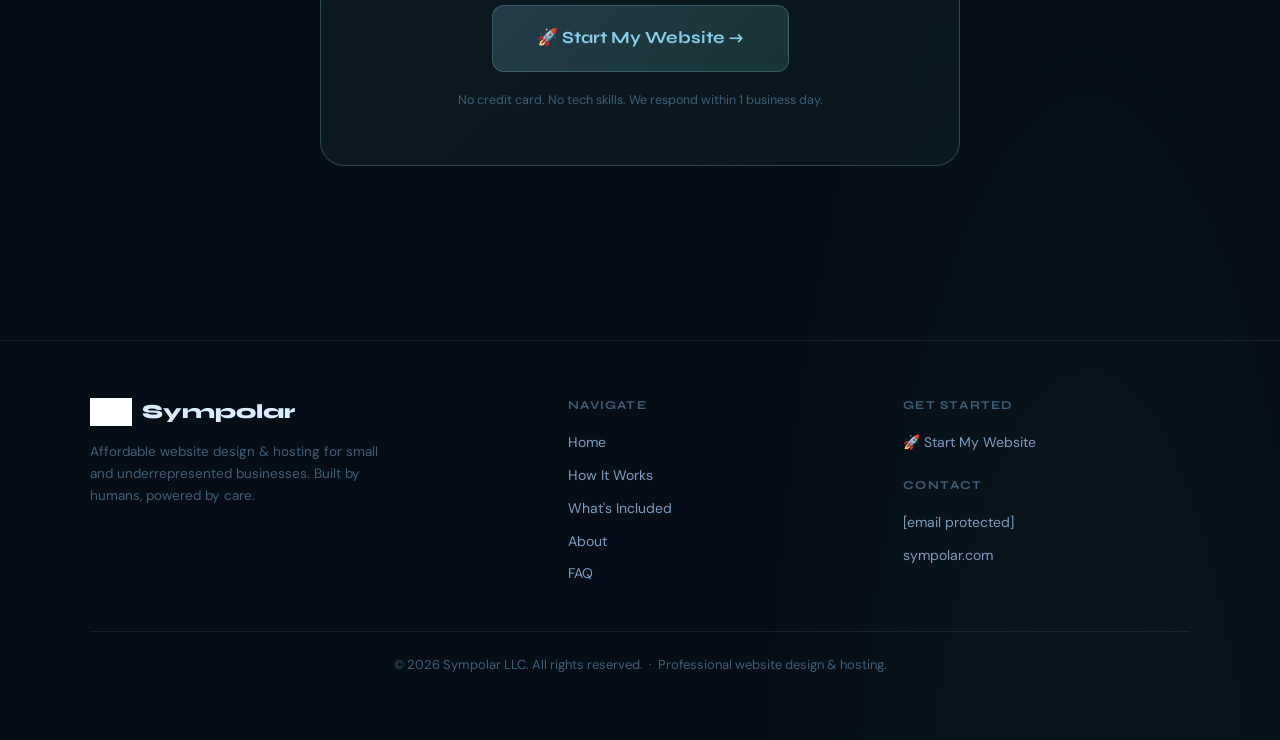
==== commit 03c8ee9a: "Update index.html" ====
--- a/index.html
+++ b/index.html
@@ -2,9 +2,9 @@
 <!--
   ╔══════════════════════════════════════════════════════════════╗
   ║  SYMPOLAR LLC — Main Site                                    ║
-  ║  Author: Vincent Gonzalez                                    ║
+  ║  Author: Vince "Zengine" Gonzalez                            ║
   ║  © 2026 SymPolar LLC. All rights reserved.                   ║
-  ║  Created: 2026 | Repo: sympolar.github.io/new/              ║
+  ║  Created: 2026 | Repo: sympolar.github.io/new/               ║
   ║  www.sympolar.com                                            ║
   ╚══════════════════════════════════════════════════════════════╝
 -->
@@ -463,7 +463,7 @@
   </p>
 
   <div class="btn-group">
-    <a href="https://script.google.com/macros/s/AKfycbw0VhtHmwIQFLTz57oNcK8ywEqjC3twy02J_hXZ3ZkD3m5wHqBphD5Sxv6Snm4S5IpC/exec" target="_blank" rel="noopener" class="btn btn-primary">🚀 Start My Website</a>
+    <a href="https://script.google.com/macros/s/AKfycbxUx0fOPoP4LM9uaxI47qvpcUGhhSDsmfDUZUp8kUmIzhZm5P4AIlxjJELOjNeKa_Cs/exec" target="_blank" rel="noopener" class="btn btn-primary">🚀 Start My Website</a>
     <a href="#services" class="btn btn-outline">See What's Included</a>
   </div>
 
@@ -530,7 +530,7 @@
     </ul>
 
     <div class="more-note">
-      Need something beyond the basics? <a href="https://script.google.com/macros/s/AKfycbw0VhtHmwIQFLTz57oNcK8ywEqjC3twy02J_hXZ3ZkD3m5wHqBphD5Sxv6Snm4S5IpC/exec" target="_blank" rel="noopener">Get in touch</a> — our team will talk you through options.
+      Need something beyond the basics? <a href="https://script.google.com/macros/s/AKfycbxUx0fOPoP4LM9uaxI47qvpcUGhhSDsmfDUZUp8kUmIzhZm5P4AIlxjJELOjNeKa_Cs/exec" target="_blank" rel="noopener">Get in touch</a> — our team will talk you through options.
       There's no sales pressure and no obligation.
     </div>
   </div>
@@ -571,32 +571,7 @@
   <h2>🚀 Ready to <span class="grad">Get Started?</span></h2>
   <p class="sub">One easy form. Takes about 2 minutes. No tech knowledge needed — and no commitment until you love what we build.</p>
 
-  <div class="launch-card">
-    <p style="color:var(--muted);font-size:15px;line-height:1.75;margin-bottom:0;">Here's exactly what happens when you click the button below:</p>
-
-    <div class="launch-steps">
-      <div class="launch-step">
-        <div class="launch-step-icon">📝</div>
-        <div class="launch-step-label">Fill out our<br>quick form</div>
-      </div>
-      <div class="launch-step-connector"></div>
-      <div class="launch-step">
-        <div class="launch-step-icon">🏗️</div>
-        <div class="launch-step-label">We build<br>your site</div>
-      </div>
-      <div class="launch-step-connector"></div>
-      <div class="launch-step">
-        <div class="launch-step-icon">✅</div>
-        <div class="launch-step-label">You review<br>&amp; approve</div>
-      </div>
-      <div class="launch-step-connector"></div>
-      <div class="launch-step">
-        <div class="launch-step-icon">🌐</div>
-        <div class="launch-step-label">Your site<br>goes live!</div>
-      </div>
-    </div>
-
-    <a href="https://script.google.com/macros/s/AKfycbw0VhtHmwIQFLTz57oNcK8ywEqjC3twy02J_hXZ3ZkD3m5wHqBphD5Sxv6Snm4S5IpC/exec"
+    <a href="https://script.google.com/macros/s/AKfycbxUx0fOPoP4LM9uaxI47qvpcUGhhSDsmfDUZUp8kUmIzhZm5P4AIlxjJELOjNeKa_Cs/exec"
        target="_blank" rel="noopener"
        class="btn btn-primary"
        style="font-size:17px;padding:18px 48px;display:inline-flex;">
@@ -644,7 +619,7 @@
     <p style="color:var(--muted);font-size:16px;max-width:420px;margin:0 auto 32px;line-height:1.7;">
       Professional design. Real humans. $50 a month. No commitment until you're happy with what we build.
     </p>
-    <a href="https://script.google.com/macros/s/AKfycbw0VhtHmwIQFLTz57oNcK8ywEqjC3twy02J_hXZ3ZkD3m5wHqBphD5Sxv6Snm4S5IpC/exec" target="_blank" rel="noopener" class="btn btn-primary" style="font-size:17px;padding:18px 44px;">🚀 Start My Website →</a>
+    <a href="https://script.google.com/macros/s/AKfycbxUx0fOPoP4LM9uaxI47qvpcUGhhSDsmfDUZUp8kUmIzhZm5P4AIlxjJELOjNeKa_Cs/exec" target="_blank" rel="noopener" class="btn btn-primary" style="font-size:17px;padding:18px 44px;">🚀 Start My Website →</a>
     <p style="color:var(--muted2);font-size:12.5px;margin-top:18px;">No credit card. No tech skills. We respond within 1 business day.</p>
   </div>
 </section>
@@ -670,9 +645,9 @@
     </div>
     <div class="footer-col">
       <h4>Get Started</h4>
-      <a href="https://script.google.com/macros/s/AKfycbw0VhtHmwIQFLTz57oNcK8ywEqjC3twy02J_hXZ3ZkD3m5wHqBphD5Sxv6Snm4S5IpC/exec" target="_blank" rel="noopener">🚀 Start My Website</a>
+      <a href="https://script.google.com/macros/s/AKfycbxUx0fOPoP4LM9uaxI47qvpcUGhhSDsmfDUZUp8kUmIzhZm5P4AIlxjJELOjNeKa_Cs/exec" target="_blank" rel="noopener">🚀 Start My Website</a>
       <h4 style="margin-top:20px;">Contact</h4>
-      <a href="mailto:hello@sympolar.com">hello@sympolar.com</a>
+      <a href="/cdn-cgi/l/email-protection#79111c151516390a0014091615180b571a1614"><span class="__cf_email__" data-cfemail="91f9f4fdfdfed1e2e8fce1fefdf0e3bff2fefc">[email&#160;protected]</span></a>
       <a href="https://www.sympolar.com">sympolar.com</a>
     </div>
   </div>
@@ -681,7 +656,7 @@
   </div>
 </footer>
 
-<script>
+<script data-cfasync="false" src="/cdn-cgi/scripts/5c5dd728/cloudflare-static/email-decode.min.js"></script><script>
 /* ── LOGO ── */
 const LOGO = "[data-uri]";
 document.getElementById("nav-logo").src = LOGO;
@@ -785,10 +760,4 @@
 renderGlossary();
 </script>
 
-<!-- ── WATERMARK ── -->
-<div style="text-align:center;padding:10px 0 6px;opacity:.09;font-size:11px;color:#3d5f78;letter-spacing:.08em;font-family:'Syne',sans-serif;">
-  www.sympolar.com &nbsp;|&nbsp; © 2026 SymPolar LLC™
-</div>
-
-</body>
-</html>
+<!-- ── WATE
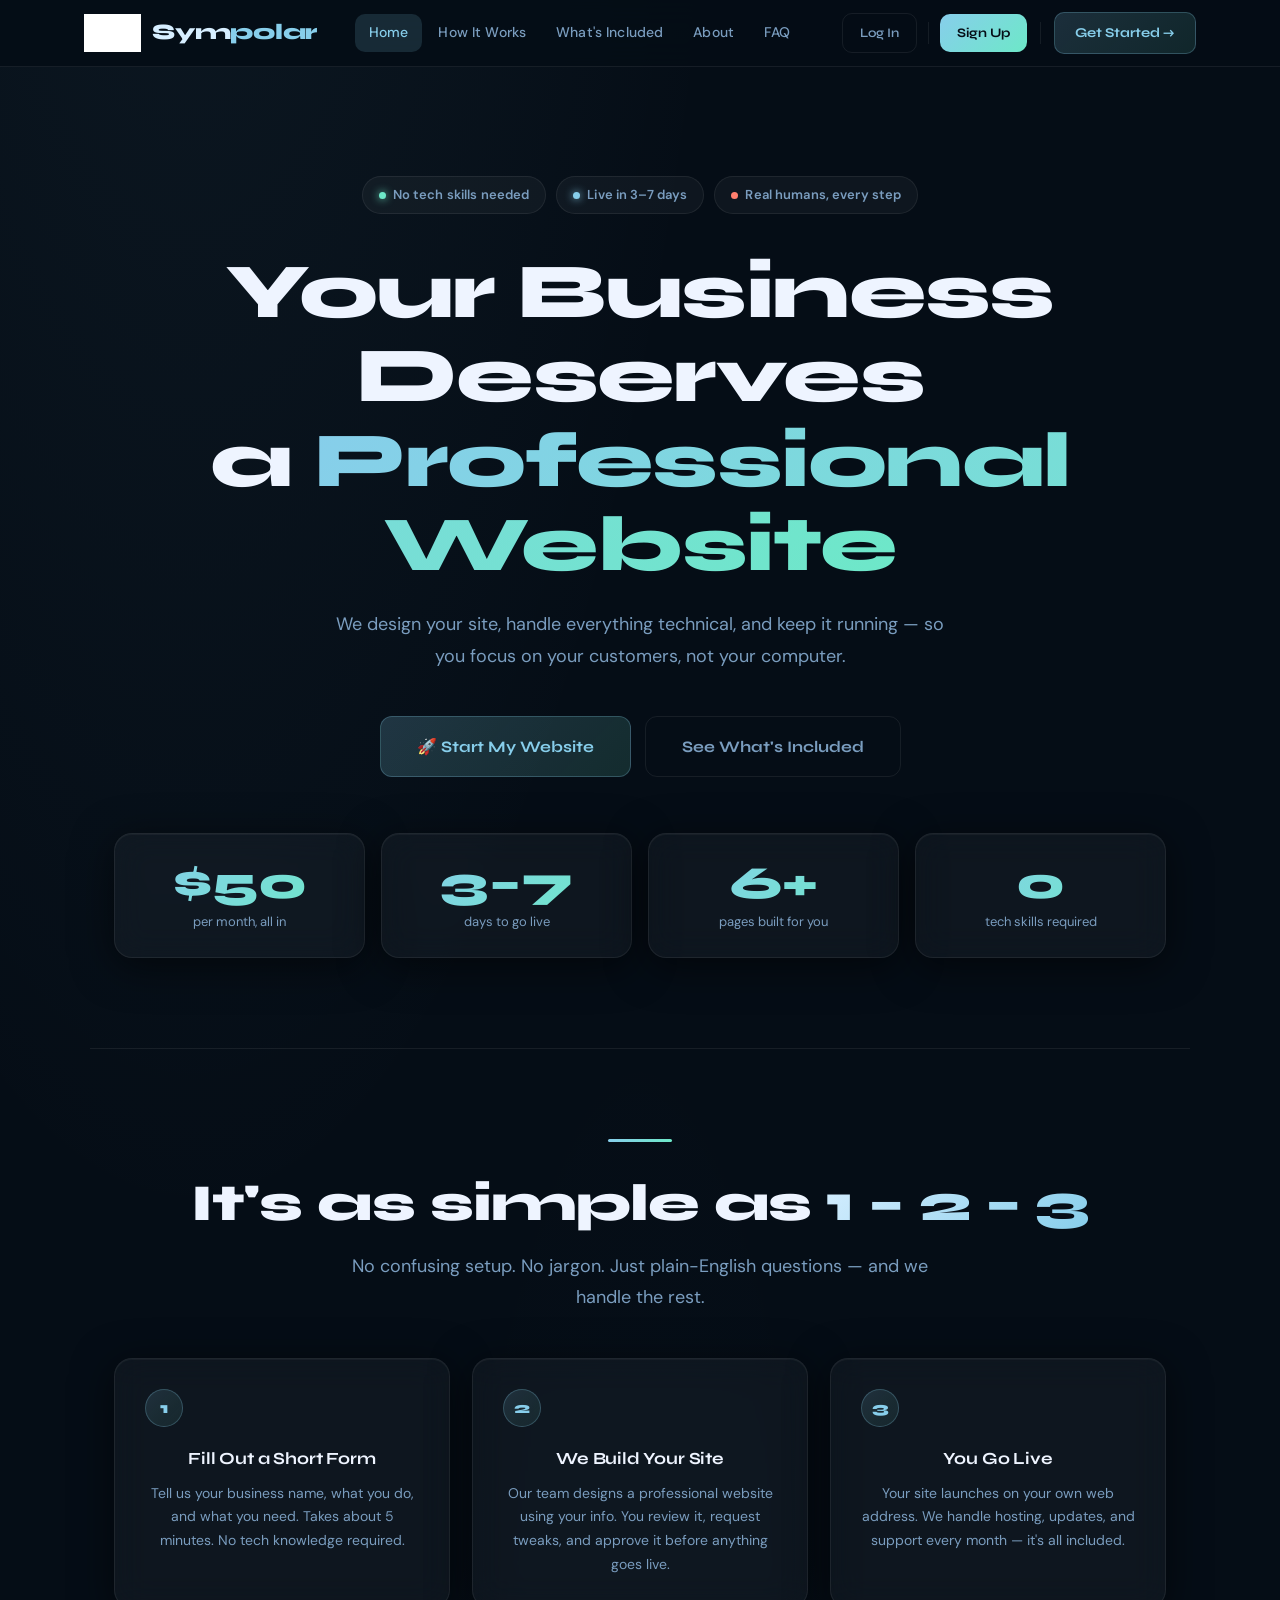
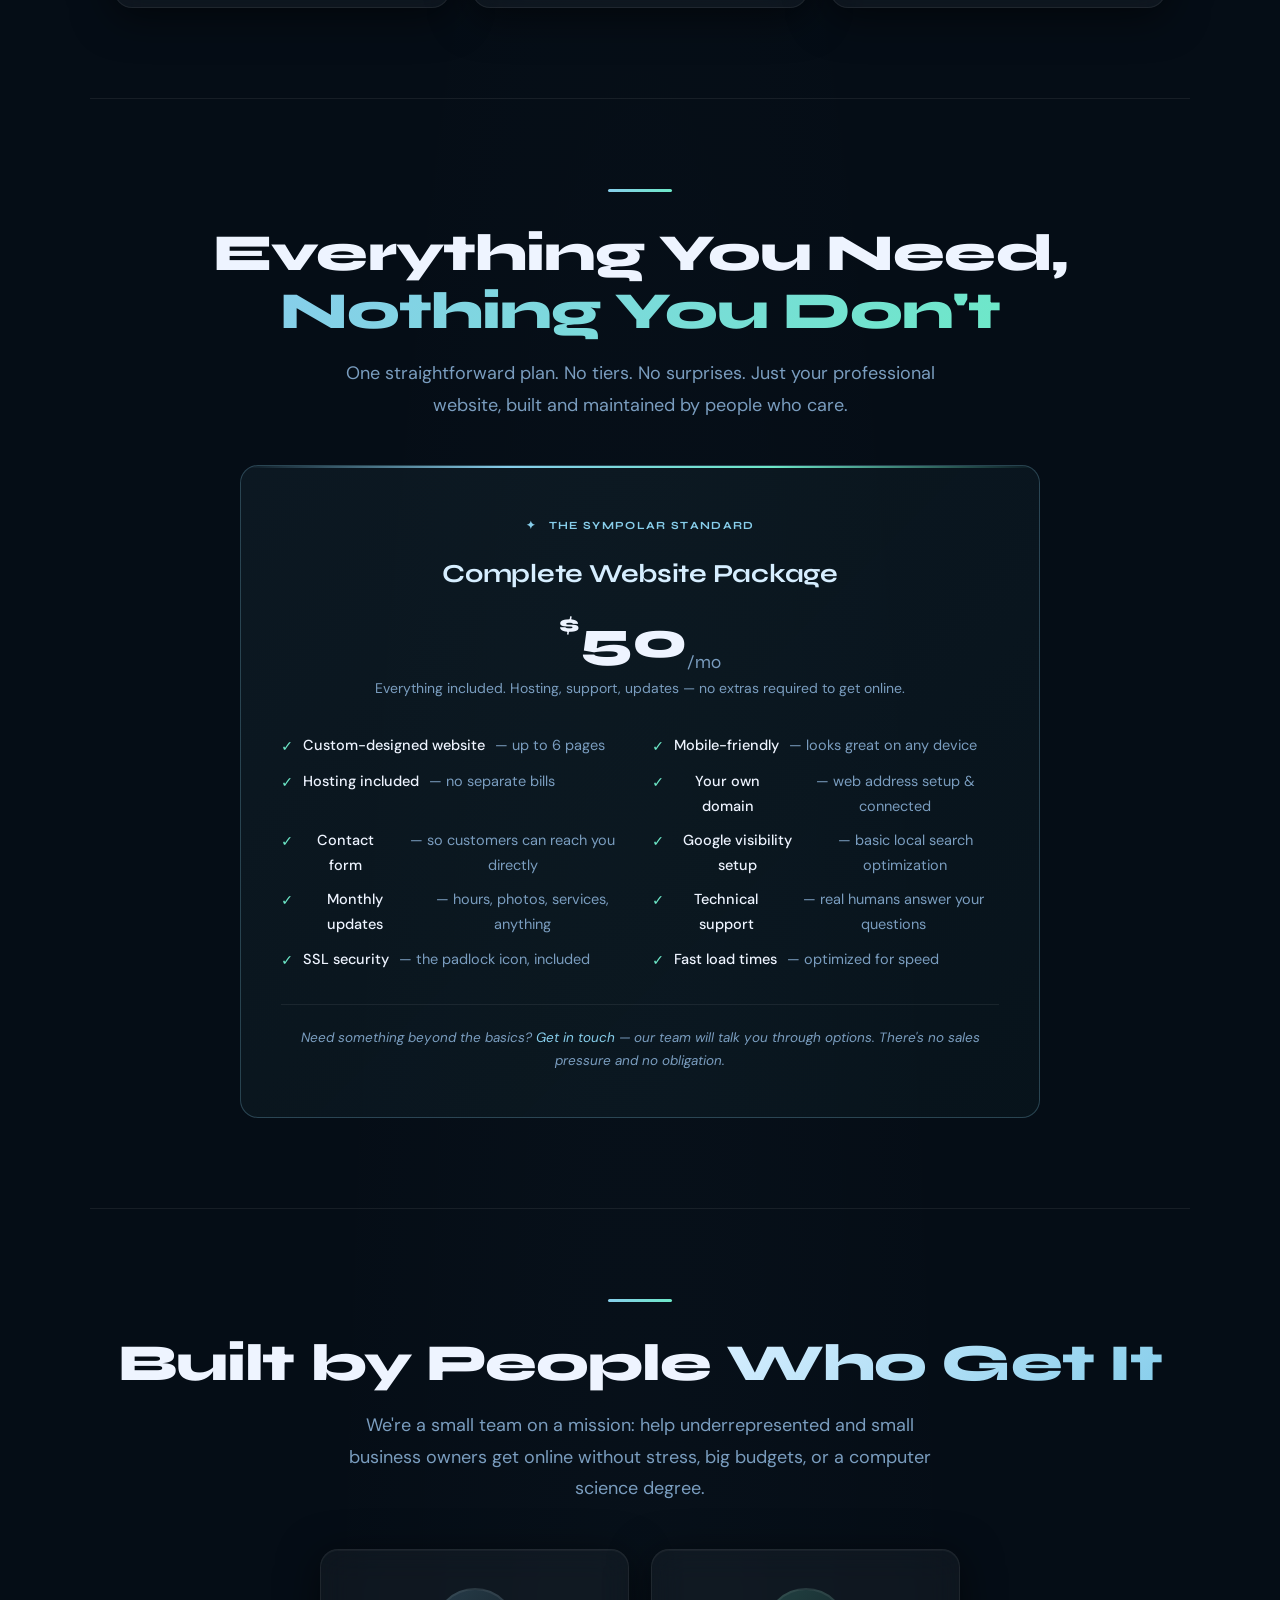
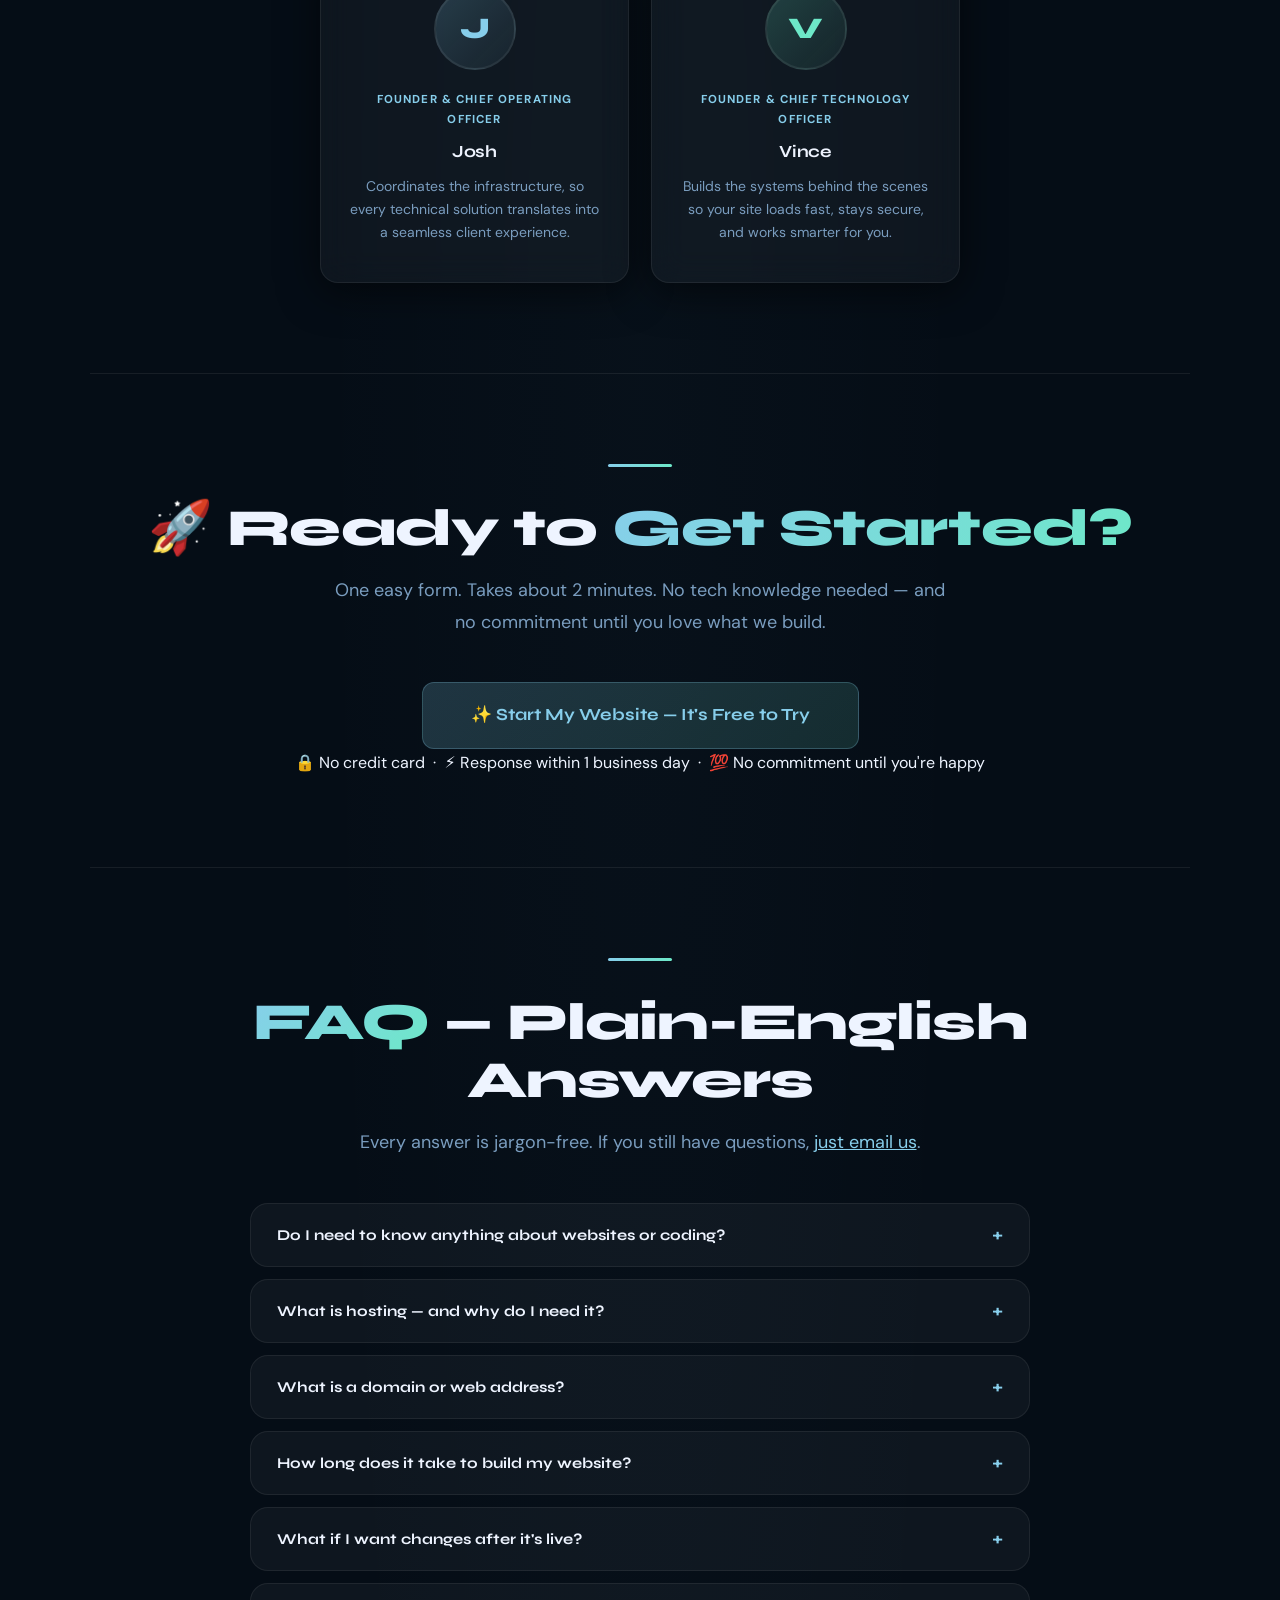
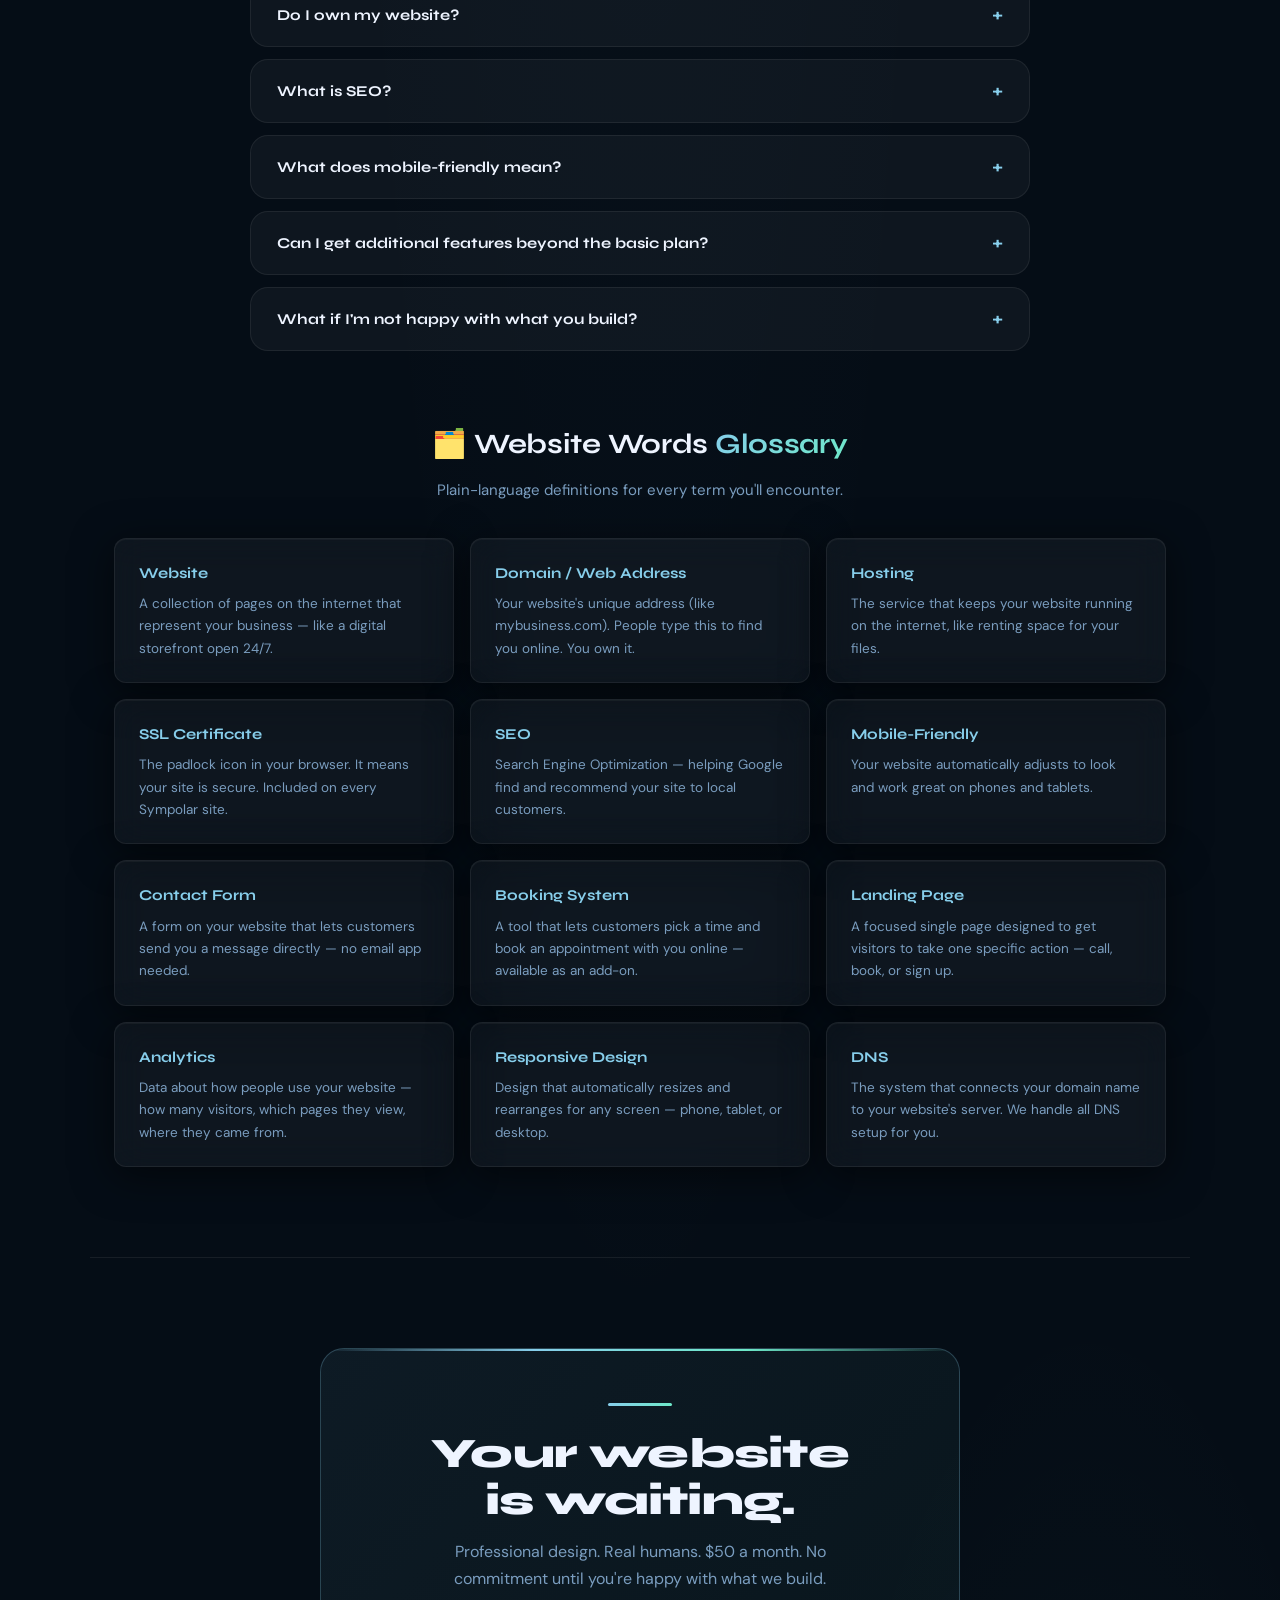
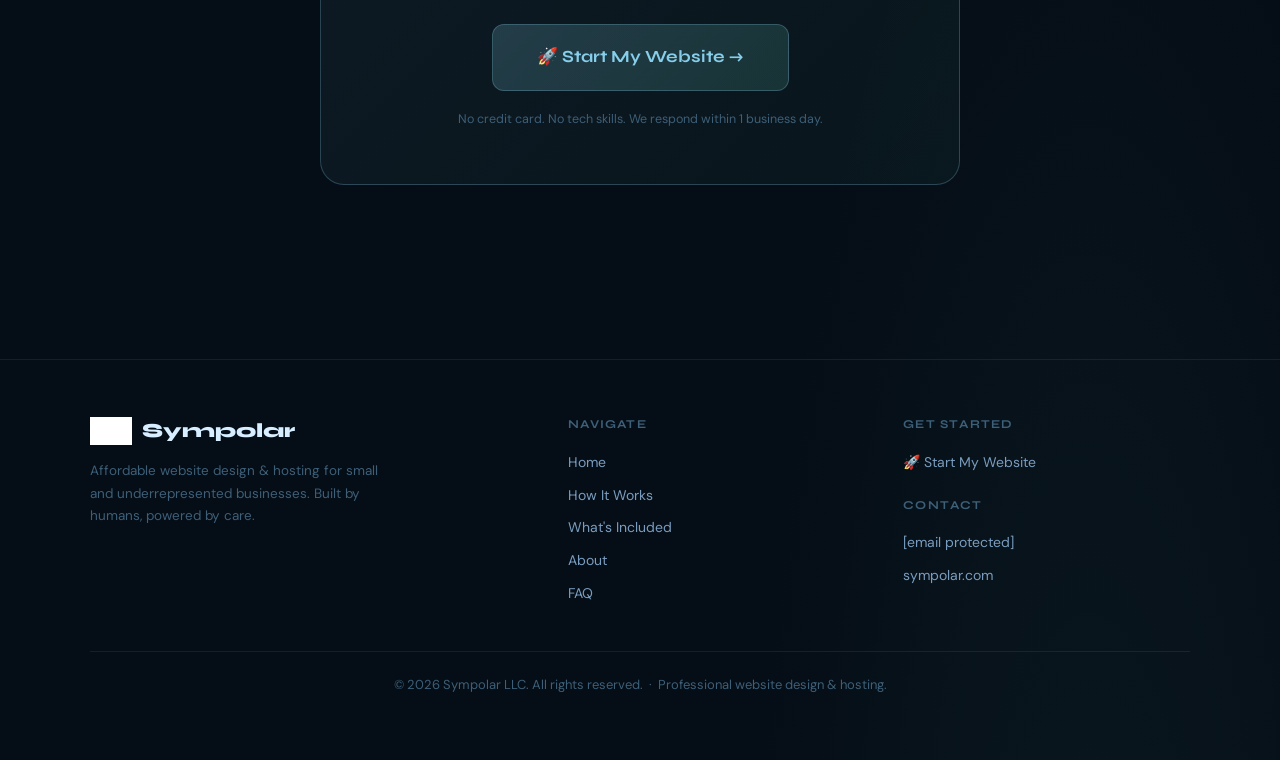
==== commit f991c366: "Update index.html" ====
--- a/index.html
+++ b/index.html
@@ -548,15 +548,15 @@
   <div class="team-grid" style="max-width:640px;margin:44px auto 0;grid-template-columns:repeat(2,1fr);">
     <div class="card team-card">
       <div class="avatar av-j">J</div>
-      <div class="team-role">Founder &amp; Lead Designer</div>
+      <div class="team-role">Founder &amp; Chief Operating Officer</div>
       <h3>Josh</h3>
-      <p style="color:var(--muted);font-size:14px;margin-top:7px;line-height:1.65;">Obsessed with clean, clear design that actually works for real businesses — not just looks good in portfolios.</p>
+      <p style="color:var(--muted);font-size:14px;margin-top:7px;line-height:1.65;">Coordinates the infrastructure, so every technical solution translates into a seamless client experience.</p>
     </div>
     <div class="card team-card">
       <div class="avatar av-v">V</div>
-      <div class="team-role">Tech &amp; Systems</div>
+      <div class="team-role">Founder &amp; Chief Technology Officer</div>
       <h3>Vince</h3>
-      <p style="color:var(--muted);font-size:14px;margin-top:7px;line-height:1.65;">Builds the systems behind the scenes so your site loads fast, stays secure, and works harder for your business.</p>
+      <p style="color:var(--muted);font-size:14px;margin-top:7px;line-height:1.65;">Builds the systems behind the scenes so your site loads fast, stays secure, and works smarter for you.</p>
     </div>
   </div>
 </section>
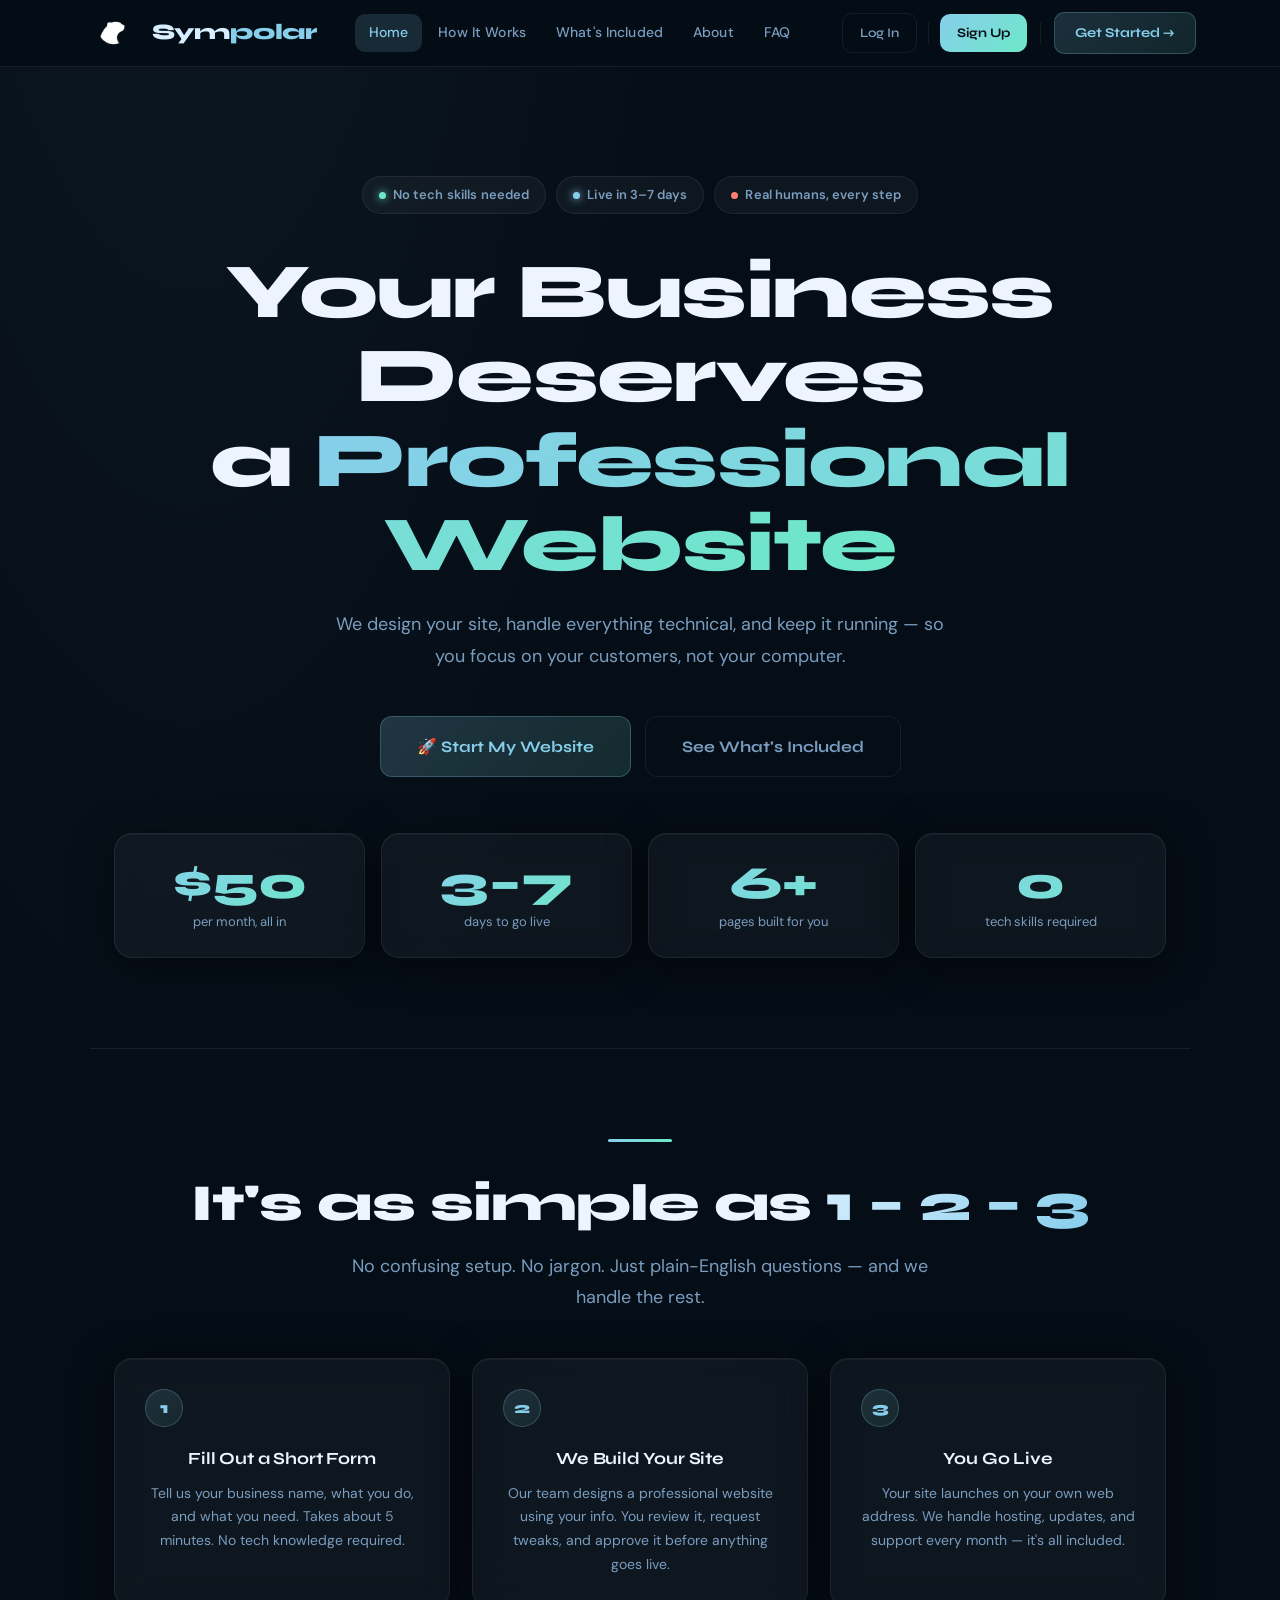
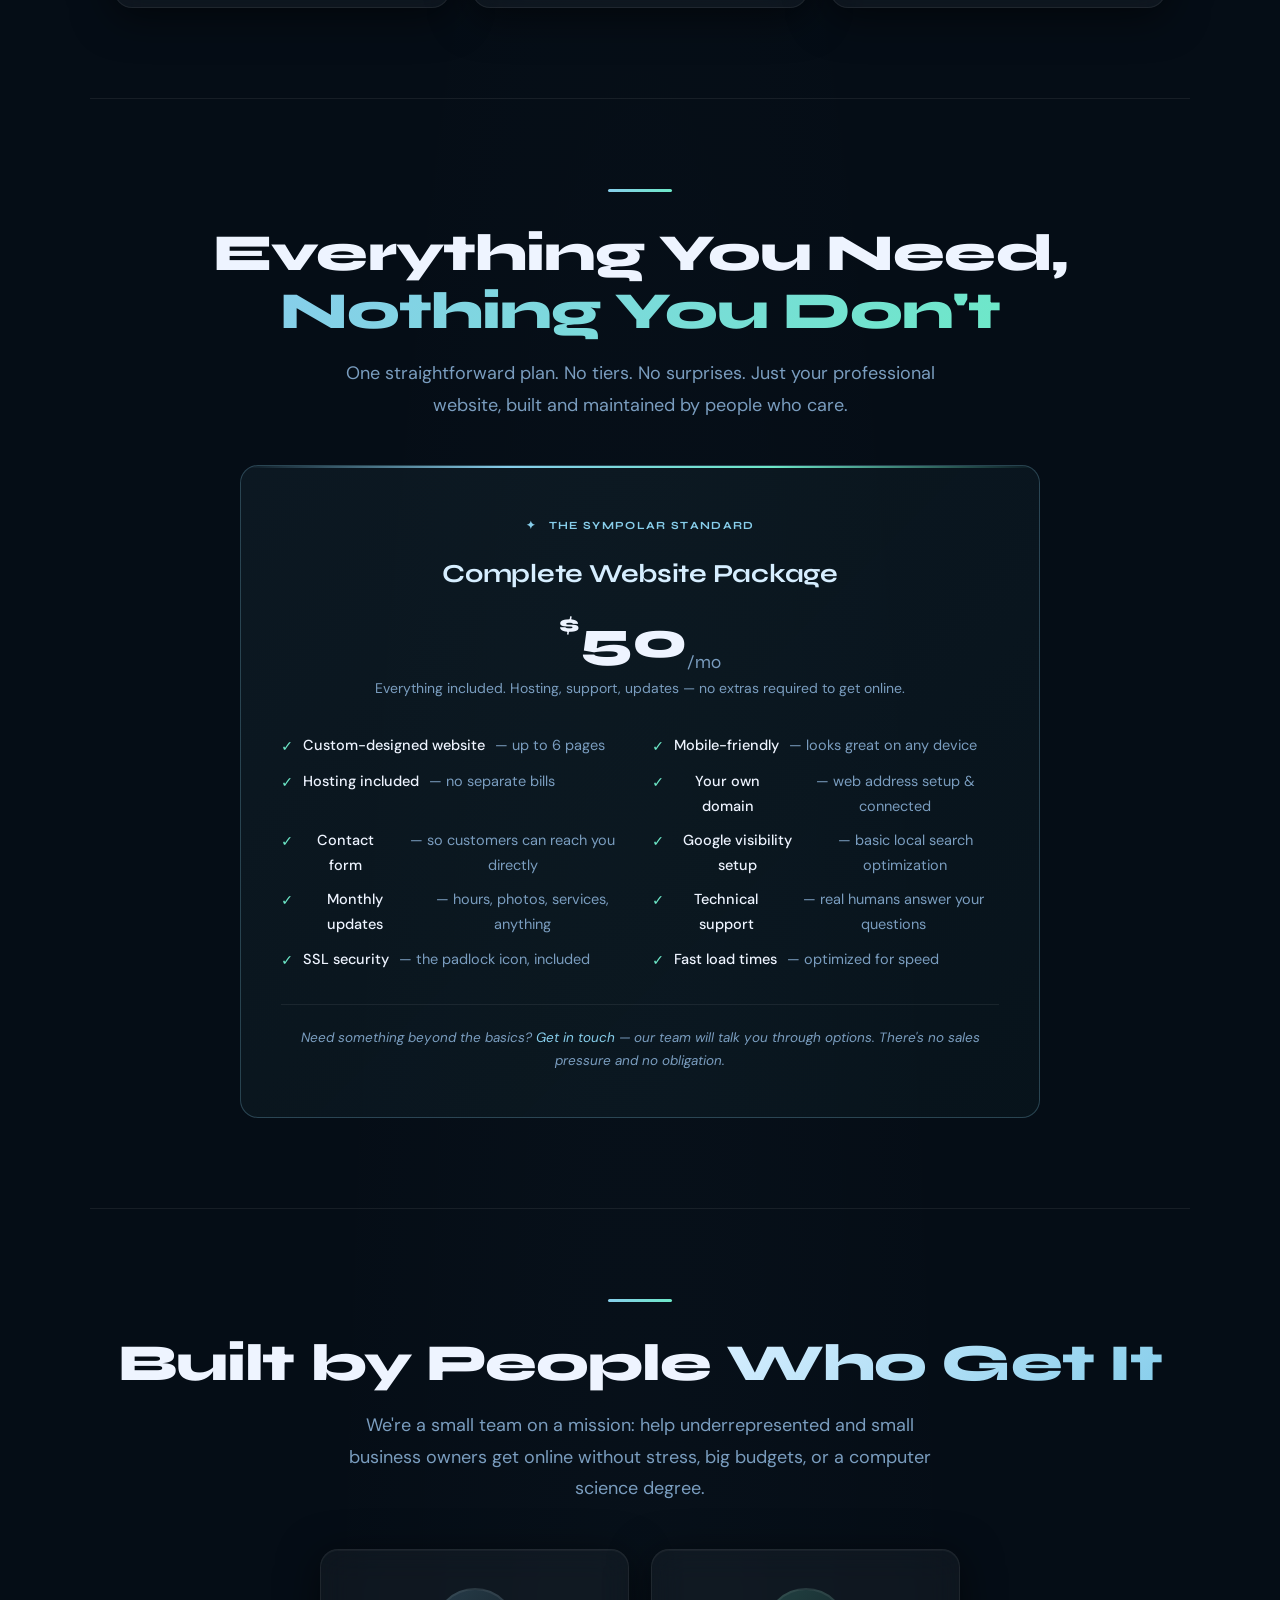
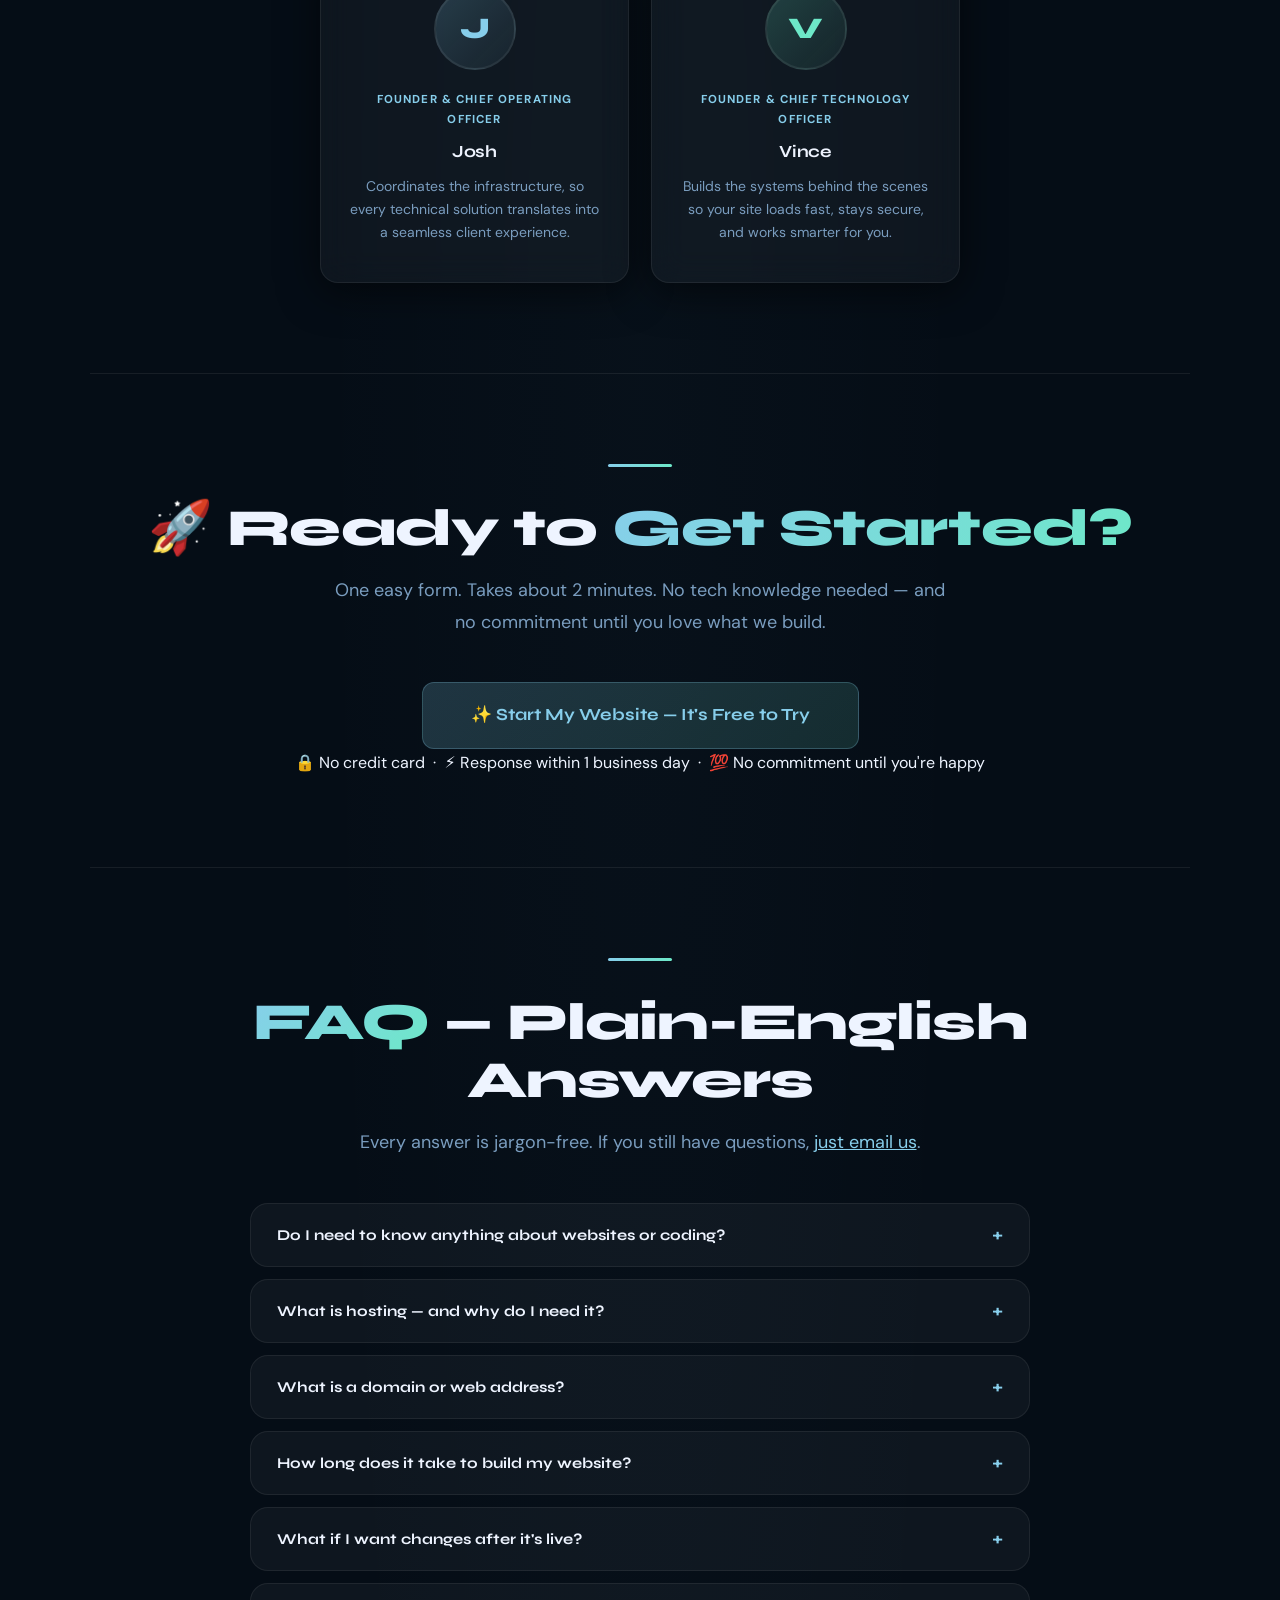
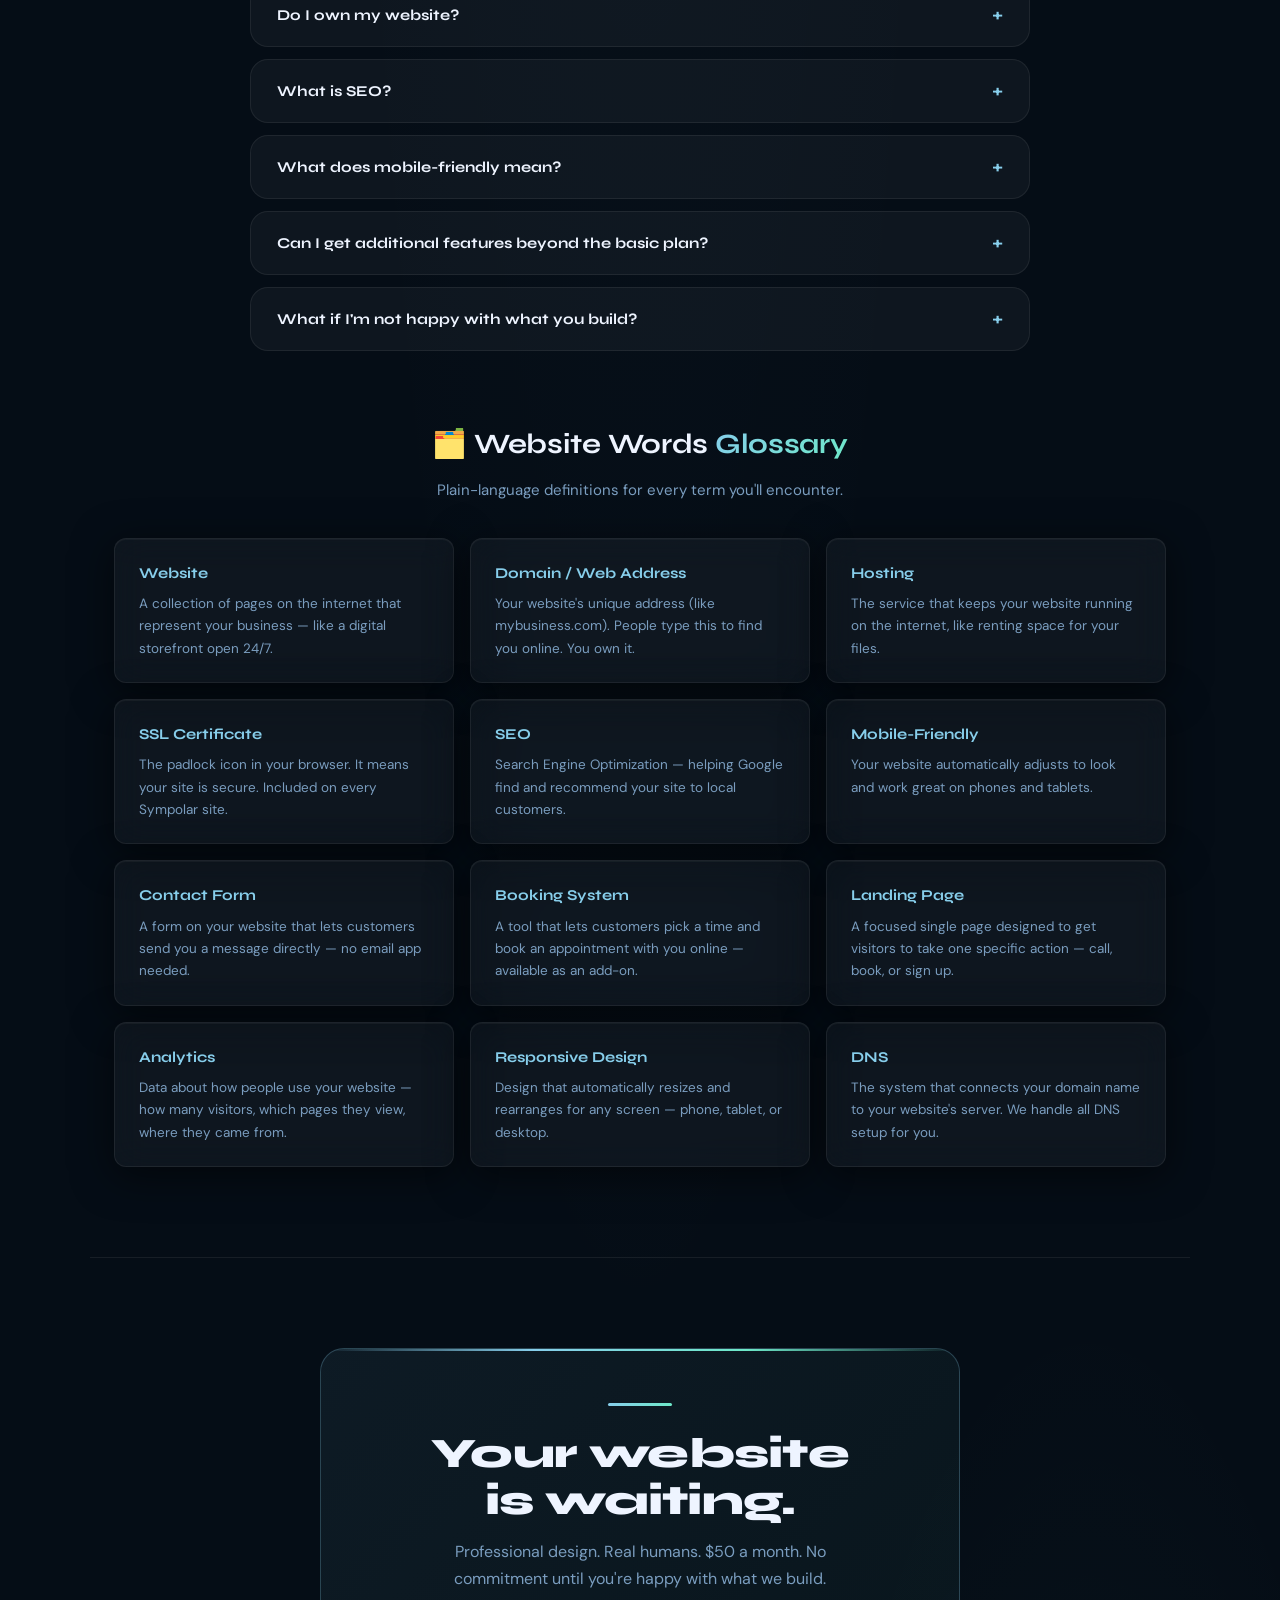
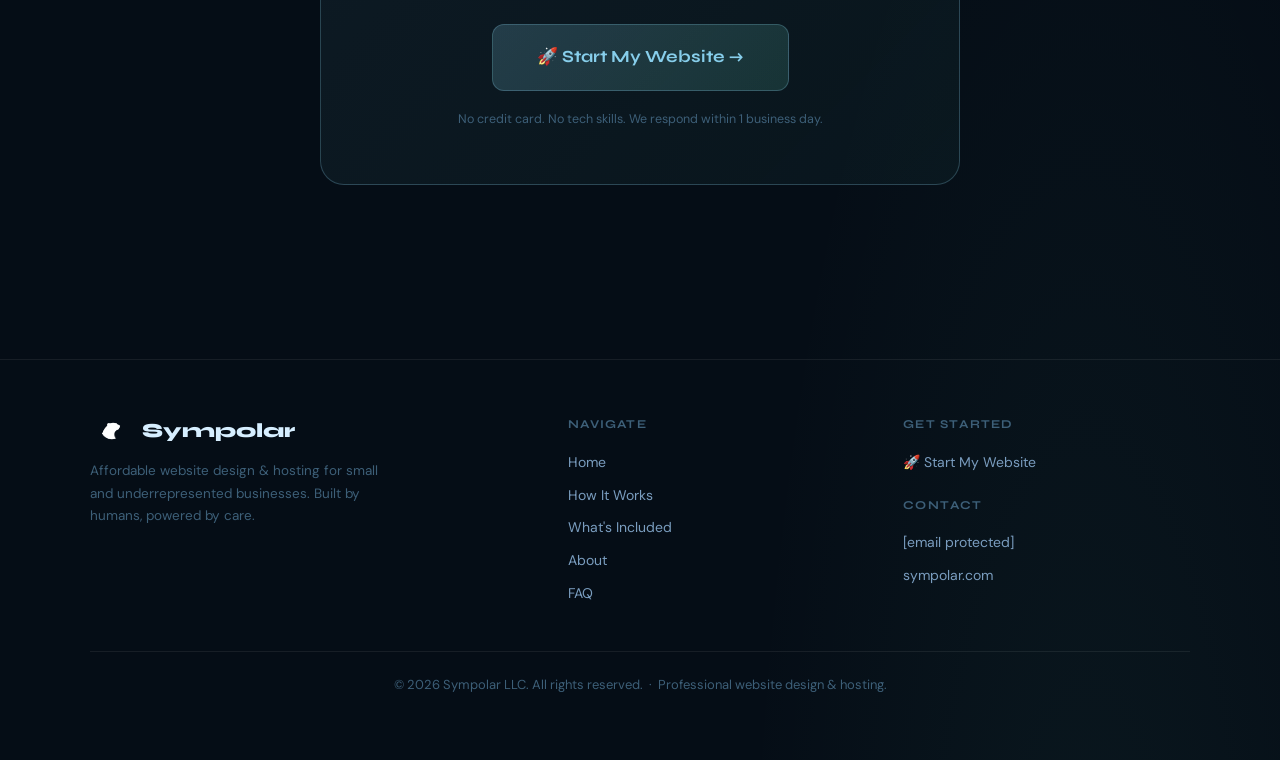
==== commit 9094c565: "Update index.html" ====
--- a/index.html
+++ b/index.html
@@ -658,7 +658,7 @@
 
 <script data-cfasync="false" src="/cdn-cgi/scripts/5c5dd728/cloudflare-static/email-decode.min.js"></script><script>
 /* ── LOGO ── */
-const LOGO = "[data-uri]";
+const LOGO = "[data-uri]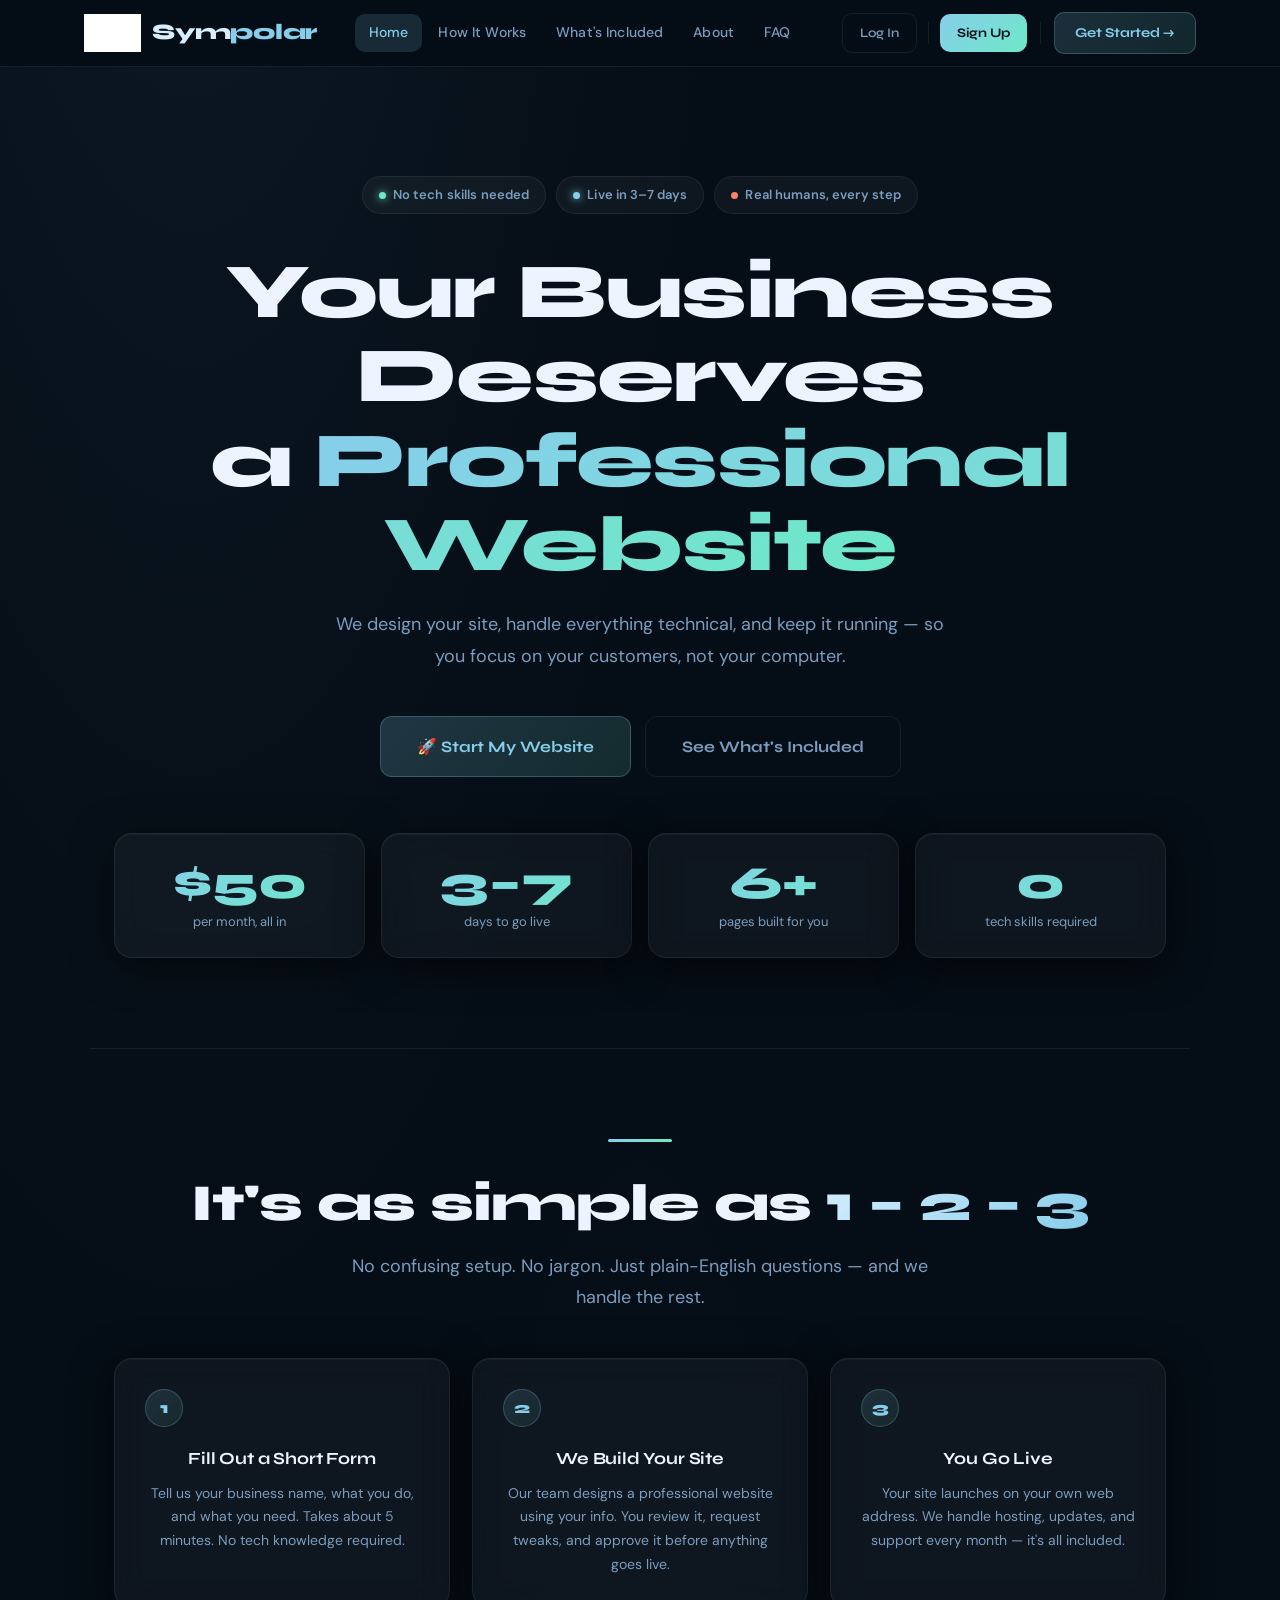
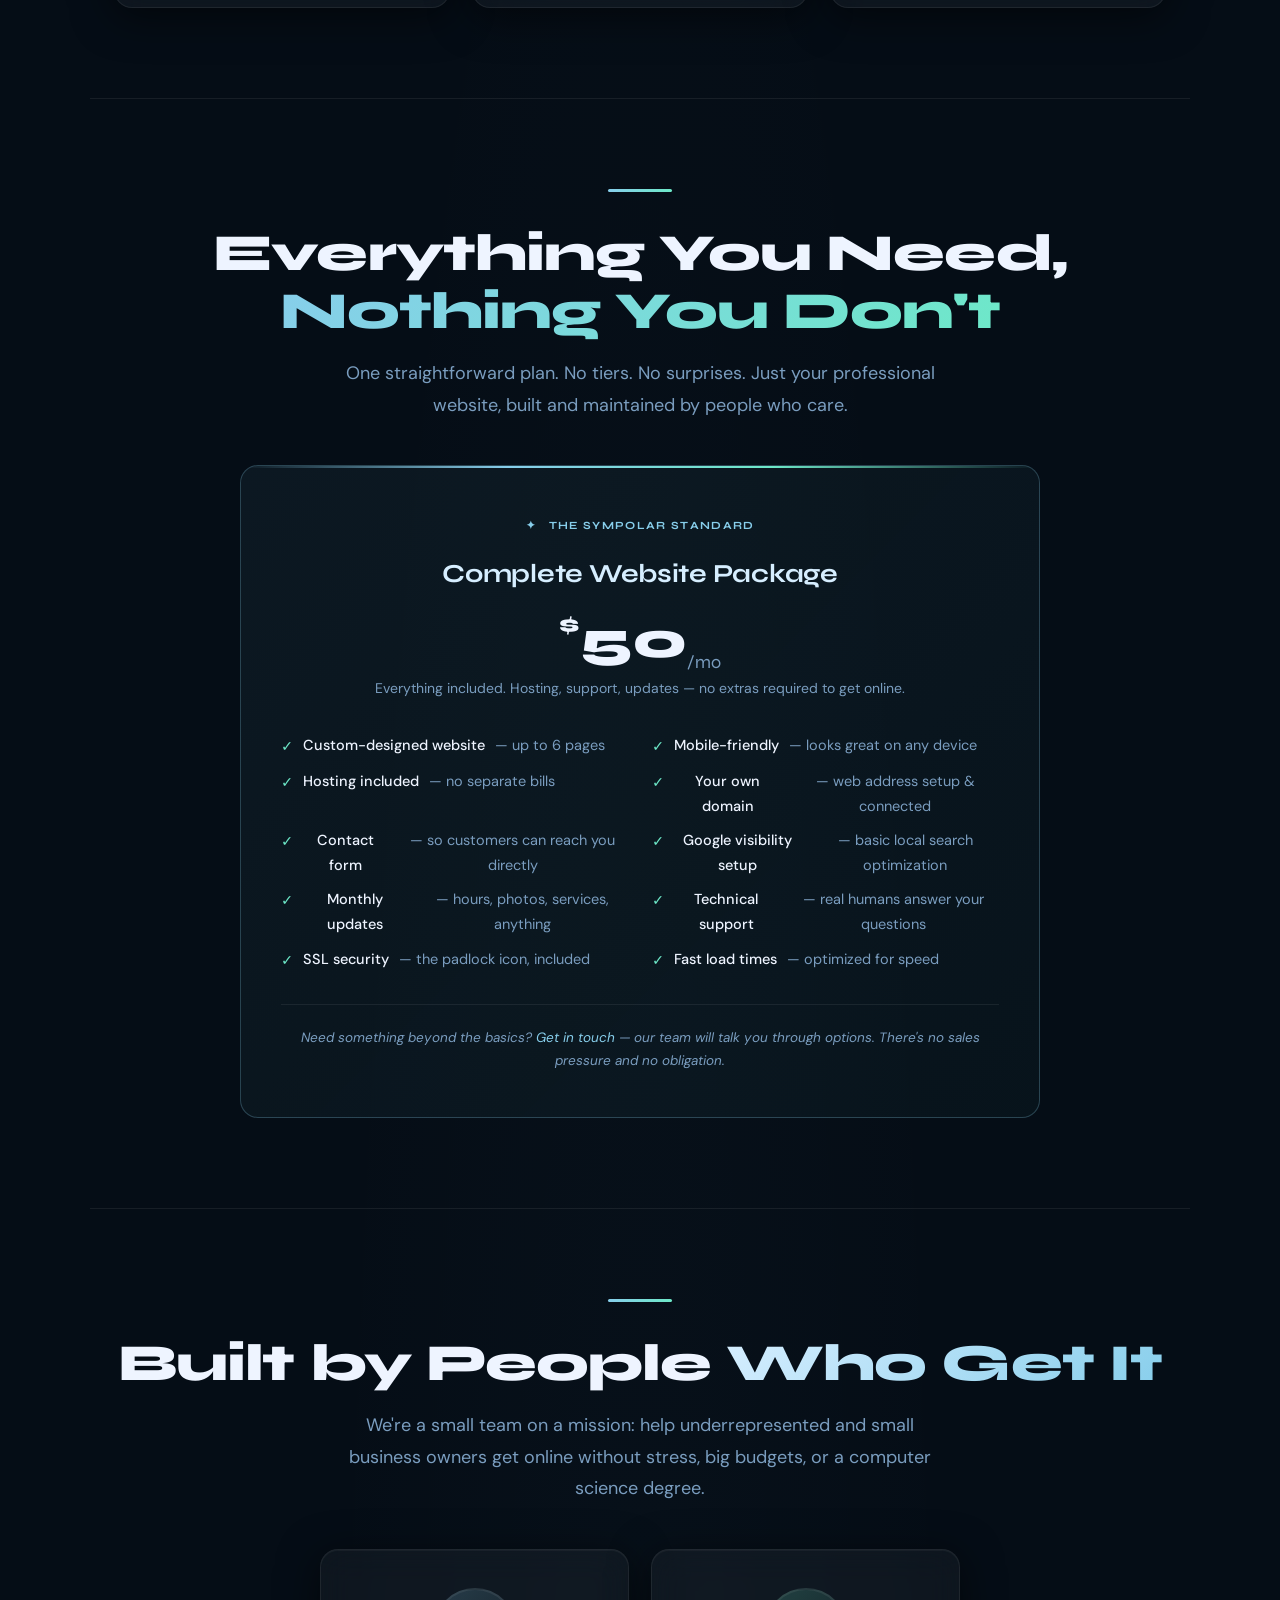
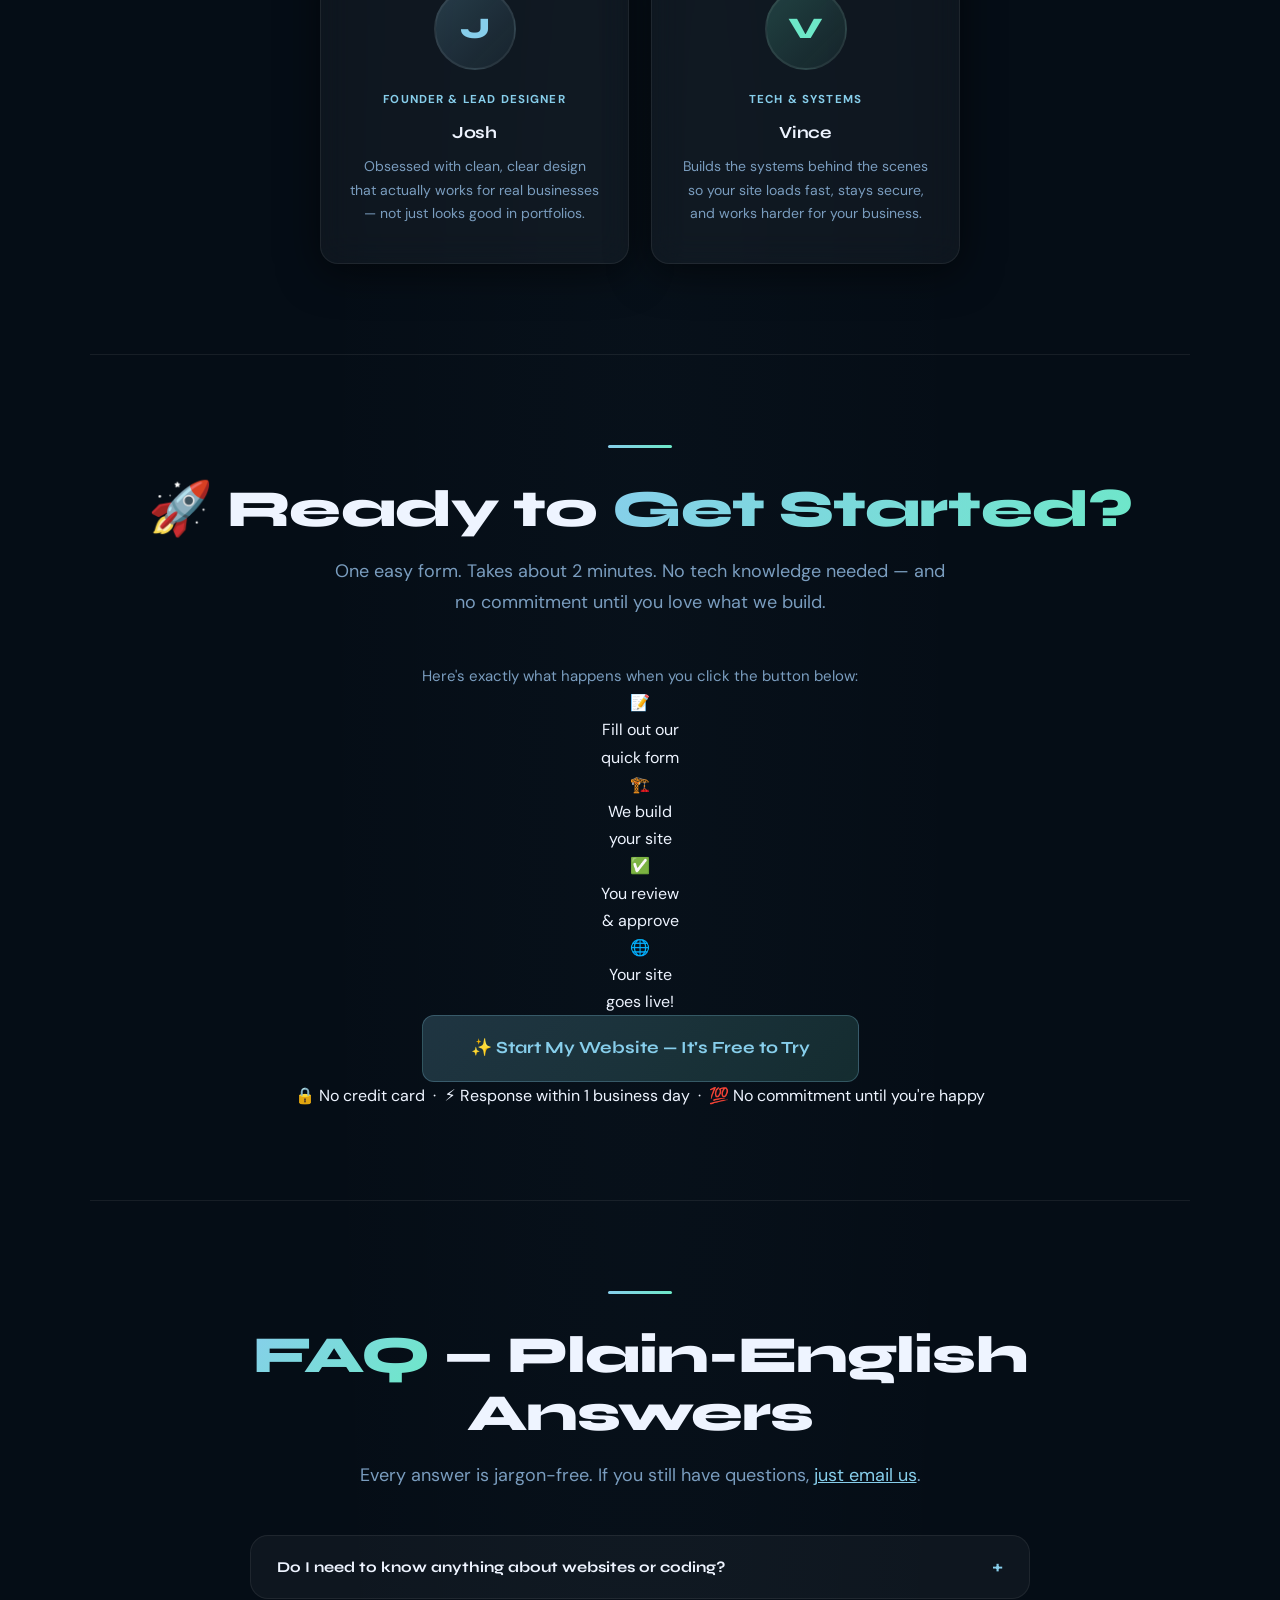
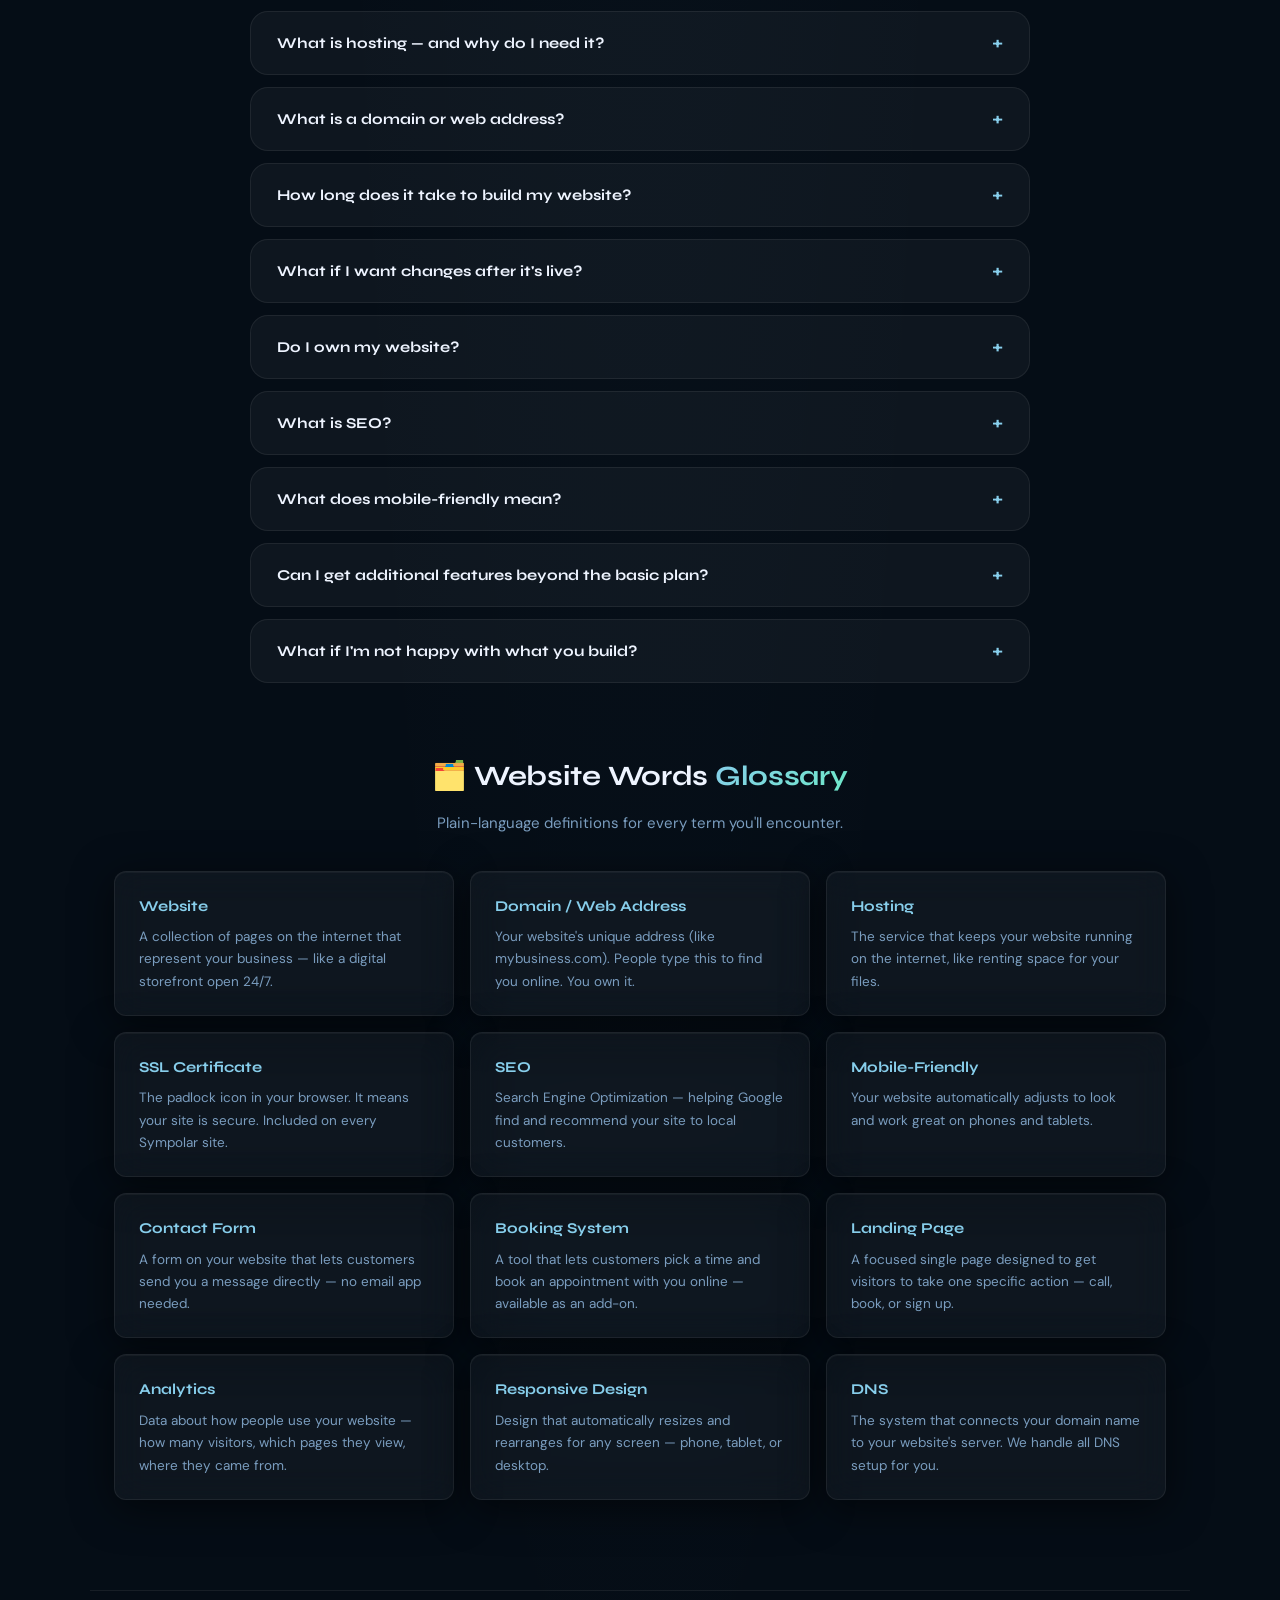
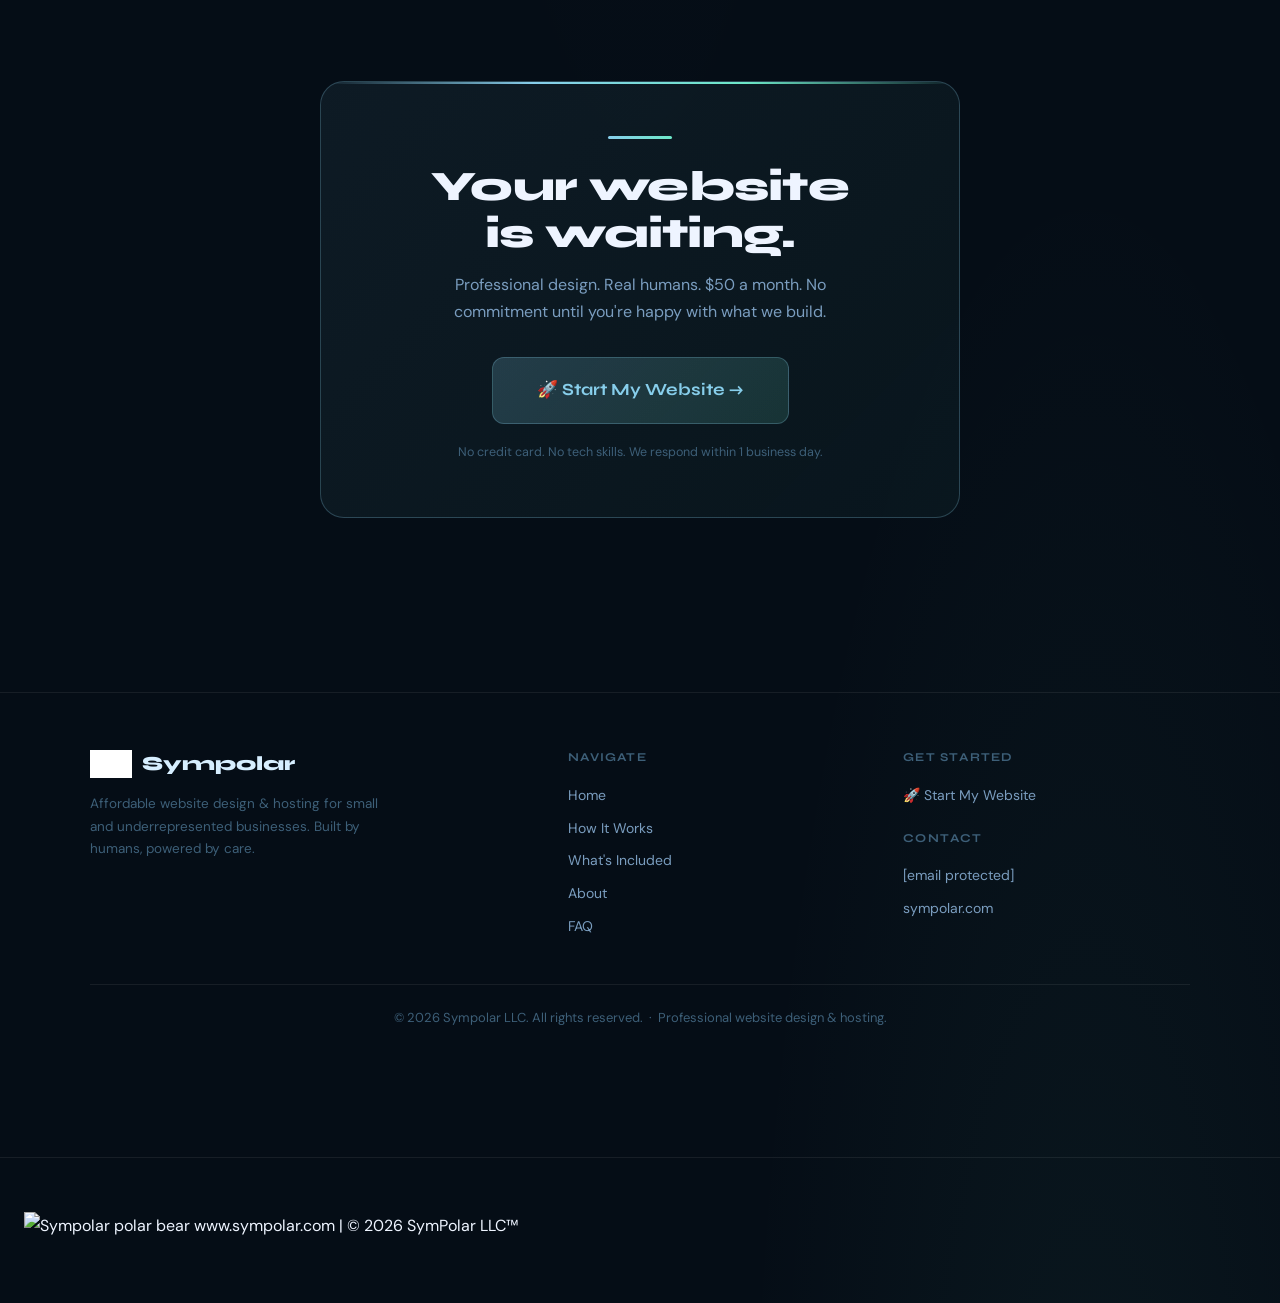
==== commit b1a3e78a: "Update index.html" ====
--- a/index.html
+++ b/index.html
@@ -548,15 +548,15 @@
   <div class="team-grid" style="max-width:640px;margin:44px auto 0;grid-template-columns:repeat(2,1fr);">
     <div class="card team-card">
       <div class="avatar av-j">J</div>
-      <div class="team-role">Founder &amp; Chief Operating Officer</div>
+      <div class="team-role">Founder &amp; Lead Designer</div>
       <h3>Josh</h3>
-      <p style="color:var(--muted);font-size:14px;margin-top:7px;line-height:1.65;">Coordinates the infrastructure, so every technical solution translates into a seamless client experience.</p>
+      <p style="color:var(--muted);font-size:14px;margin-top:7px;line-height:1.65;">Obsessed with clean, clear design that actually works for real businesses — not just looks good in portfolios.</p>
     </div>
     <div class="card team-card">
       <div class="avatar av-v">V</div>
-      <div class="team-role">Founder &amp; Chief Technology Officer</div>
+      <div class="team-role">Tech &amp; Systems</div>
       <h3>Vince</h3>
-      <p style="color:var(--muted);font-size:14px;margin-top:7px;line-height:1.65;">Builds the systems behind the scenes so your site loads fast, stays secure, and works smarter for you.</p>
+      <p style="color:var(--muted);font-size:14px;margin-top:7px;line-height:1.65;">Builds the systems behind the scenes so your site loads fast, stays secure, and works harder for your business.</p>
     </div>
   </div>
 </section>
@@ -570,6 +570,31 @@
   <div class="accent-line"></div>
   <h2>🚀 Ready to <span class="grad">Get Started?</span></h2>
   <p class="sub">One easy form. Takes about 2 minutes. No tech knowledge needed — and no commitment until you love what we build.</p>
+
+  <div class="launch-card">
+    <p style="color:var(--muted);font-size:15px;line-height:1.75;margin-bottom:0;">Here's exactly what happens when you click the button below:</p>
+
+    <div class="launch-steps">
+      <div class="launch-step">
+        <div class="launch-step-icon">📝</div>
+        <div class="launch-step-label">Fill out our<br>quick form</div>
+      </div>
+      <div class="launch-step-connector"></div>
+      <div class="launch-step">
+        <div class="launch-step-icon">🏗️</div>
+        <div class="launch-step-label">We build<br>your site</div>
+      </div>
+      <div class="launch-step-connector"></div>
+      <div class="launch-step">
+        <div class="launch-step-icon">✅</div>
+        <div class="launch-step-label">You review<br>&amp; approve</div>
+      </div>
+      <div class="launch-step-connector"></div>
+      <div class="launch-step">
+        <div class="launch-step-icon">🌐</div>
+        <div class="launch-step-label">Your site<br>goes live!</div>
+      </div>
+    </div>
 
     <a href="https://script.google.com/macros/s/AKfycbxUx0fOPoP4LM9uaxI47qvpcUGhhSDsmfDUZUp8kUmIzhZm5P4AIlxjJELOjNeKa_Cs/exec"
        target="_blank" rel="noopener"
@@ -658,7 +683,7 @@
 
 <script data-cfasync="false" src="/cdn-cgi/scripts/5c5dd728/cloudflare-static/email-decode.min.js"></script><script>
 /* ── LOGO ── */
-const LOGO = "[data-uri]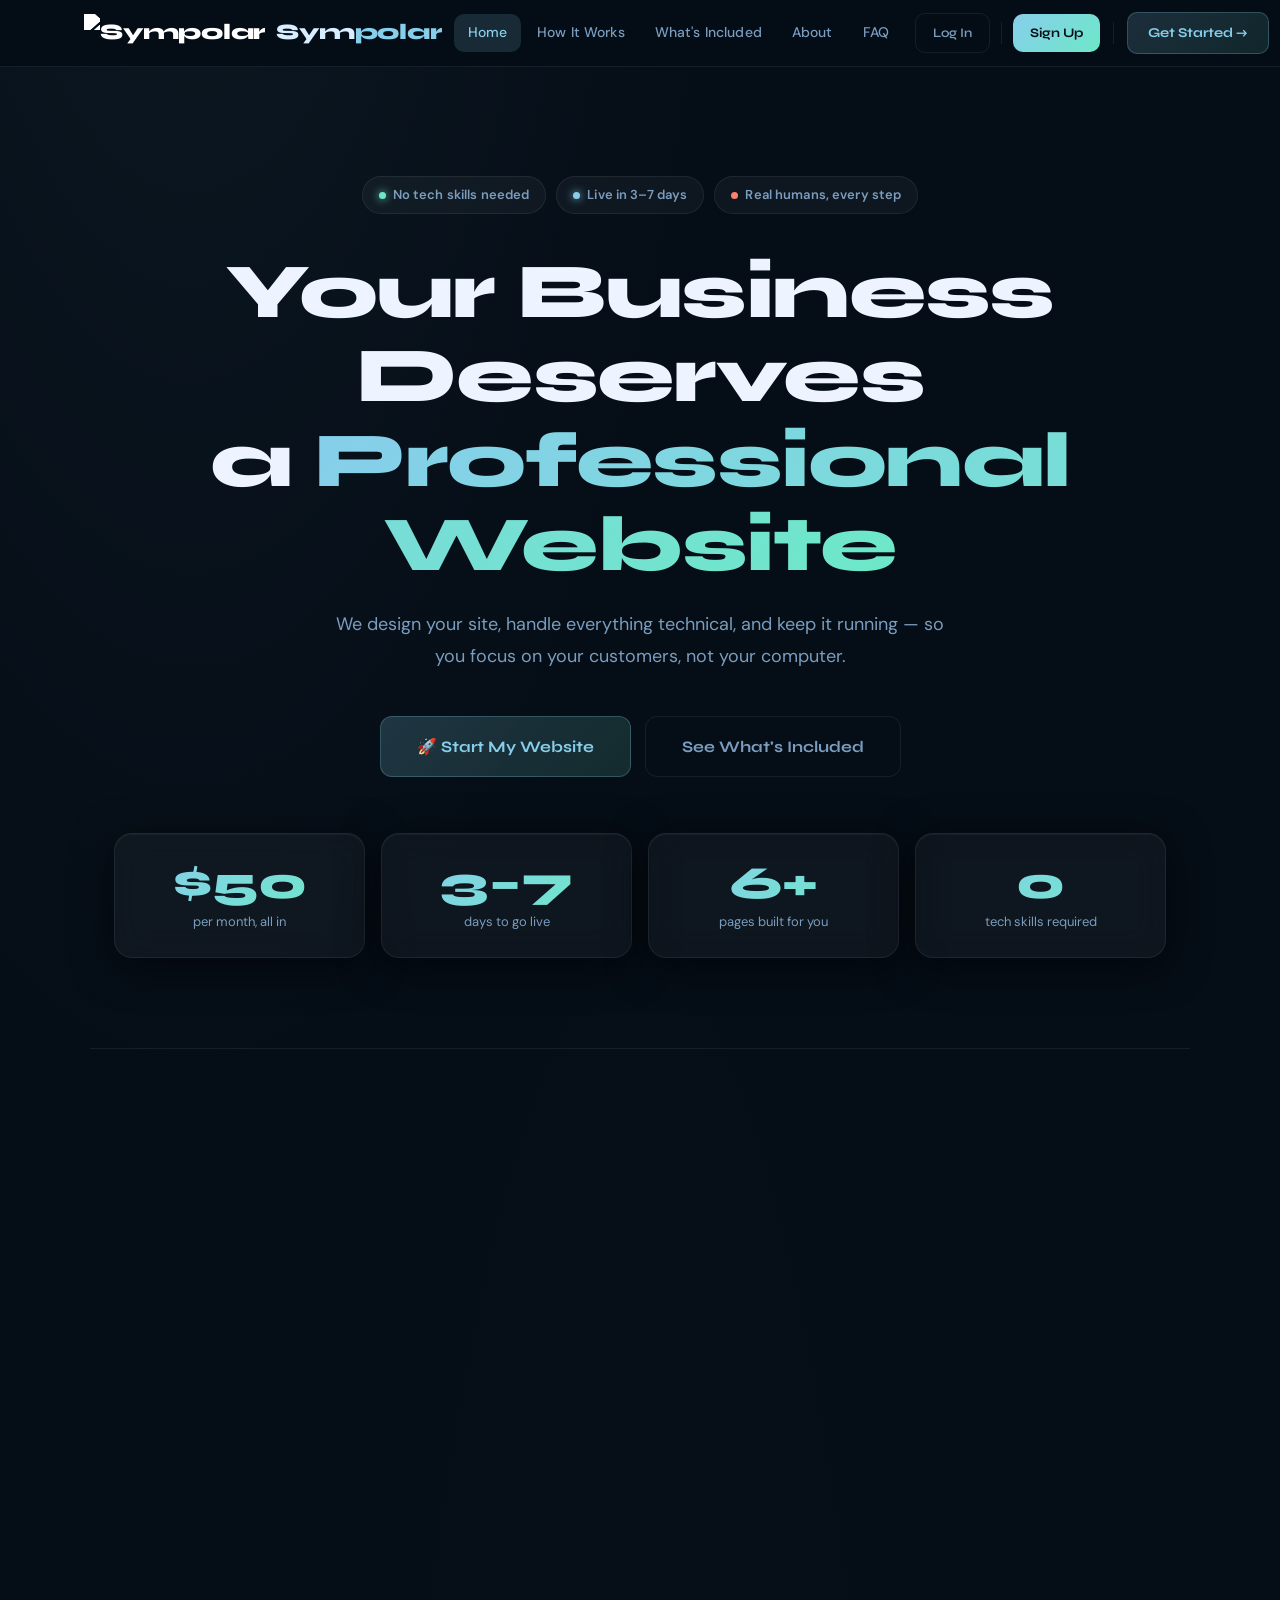
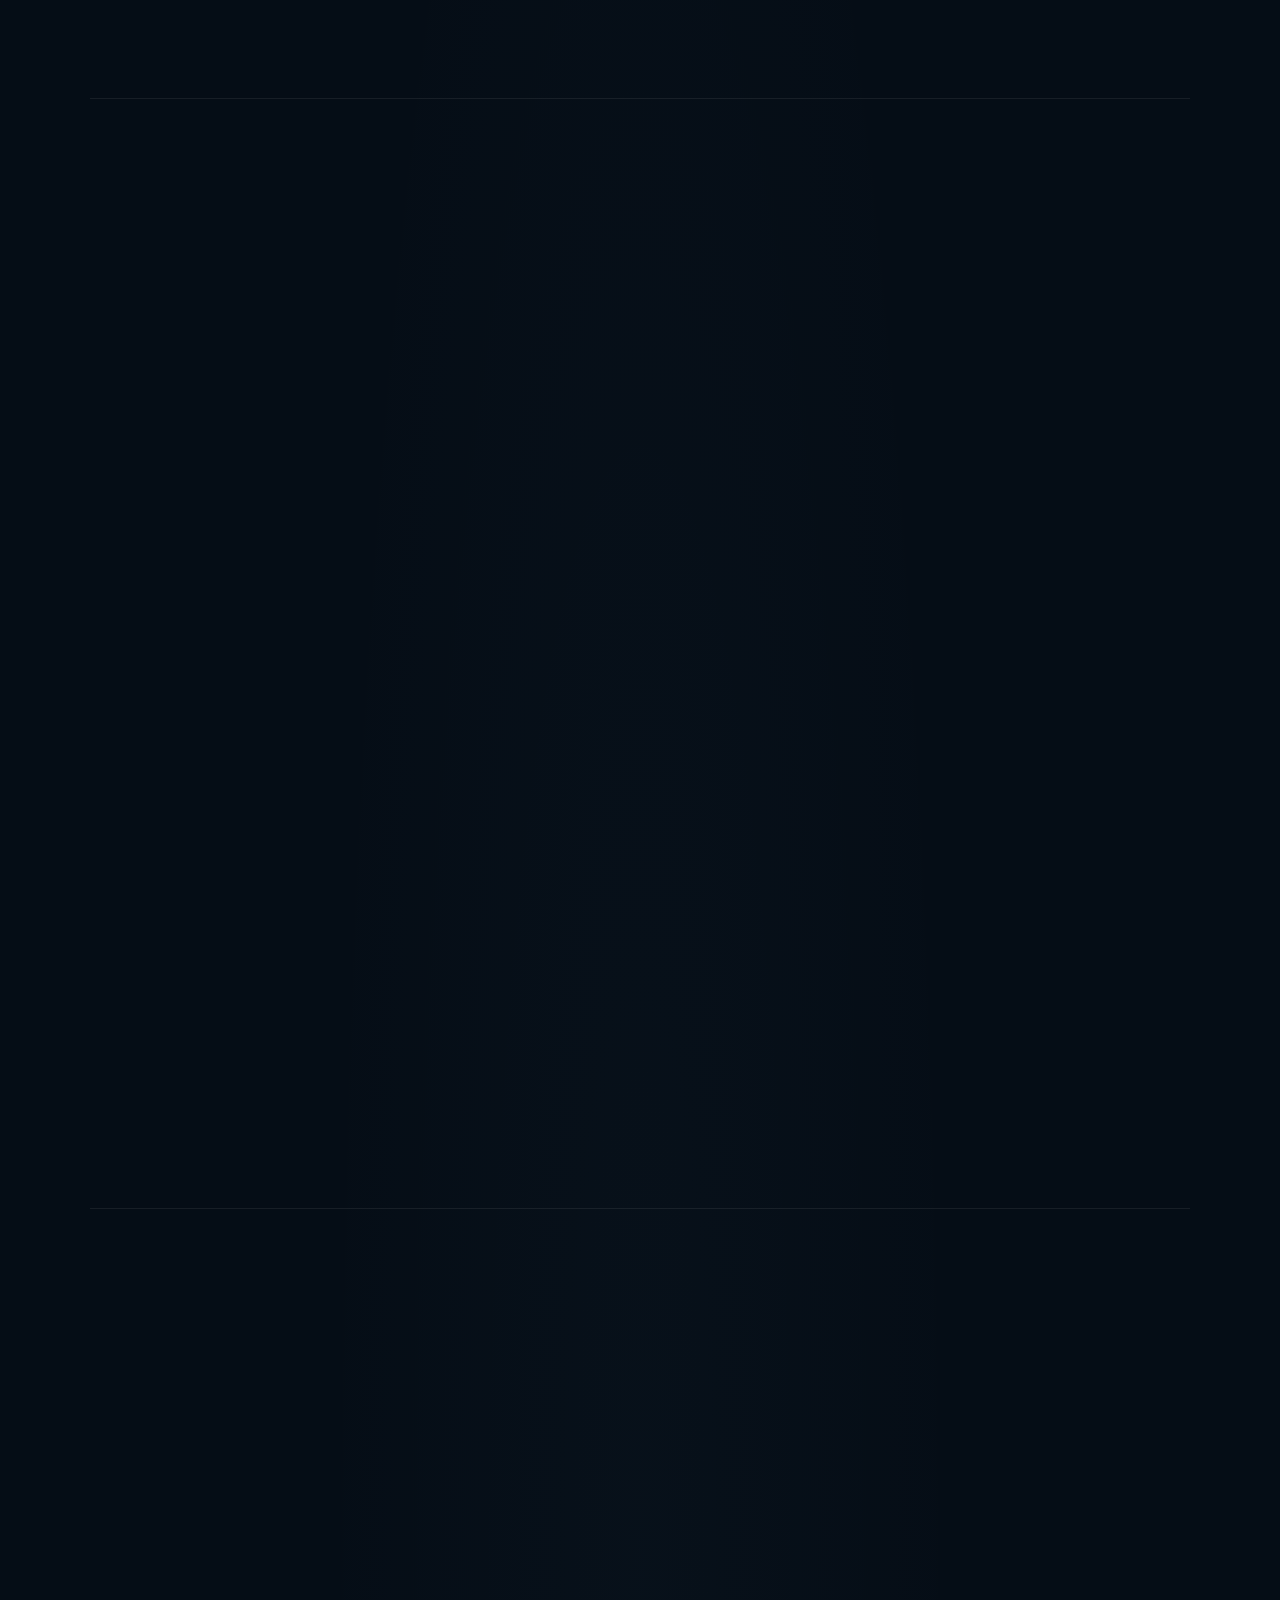
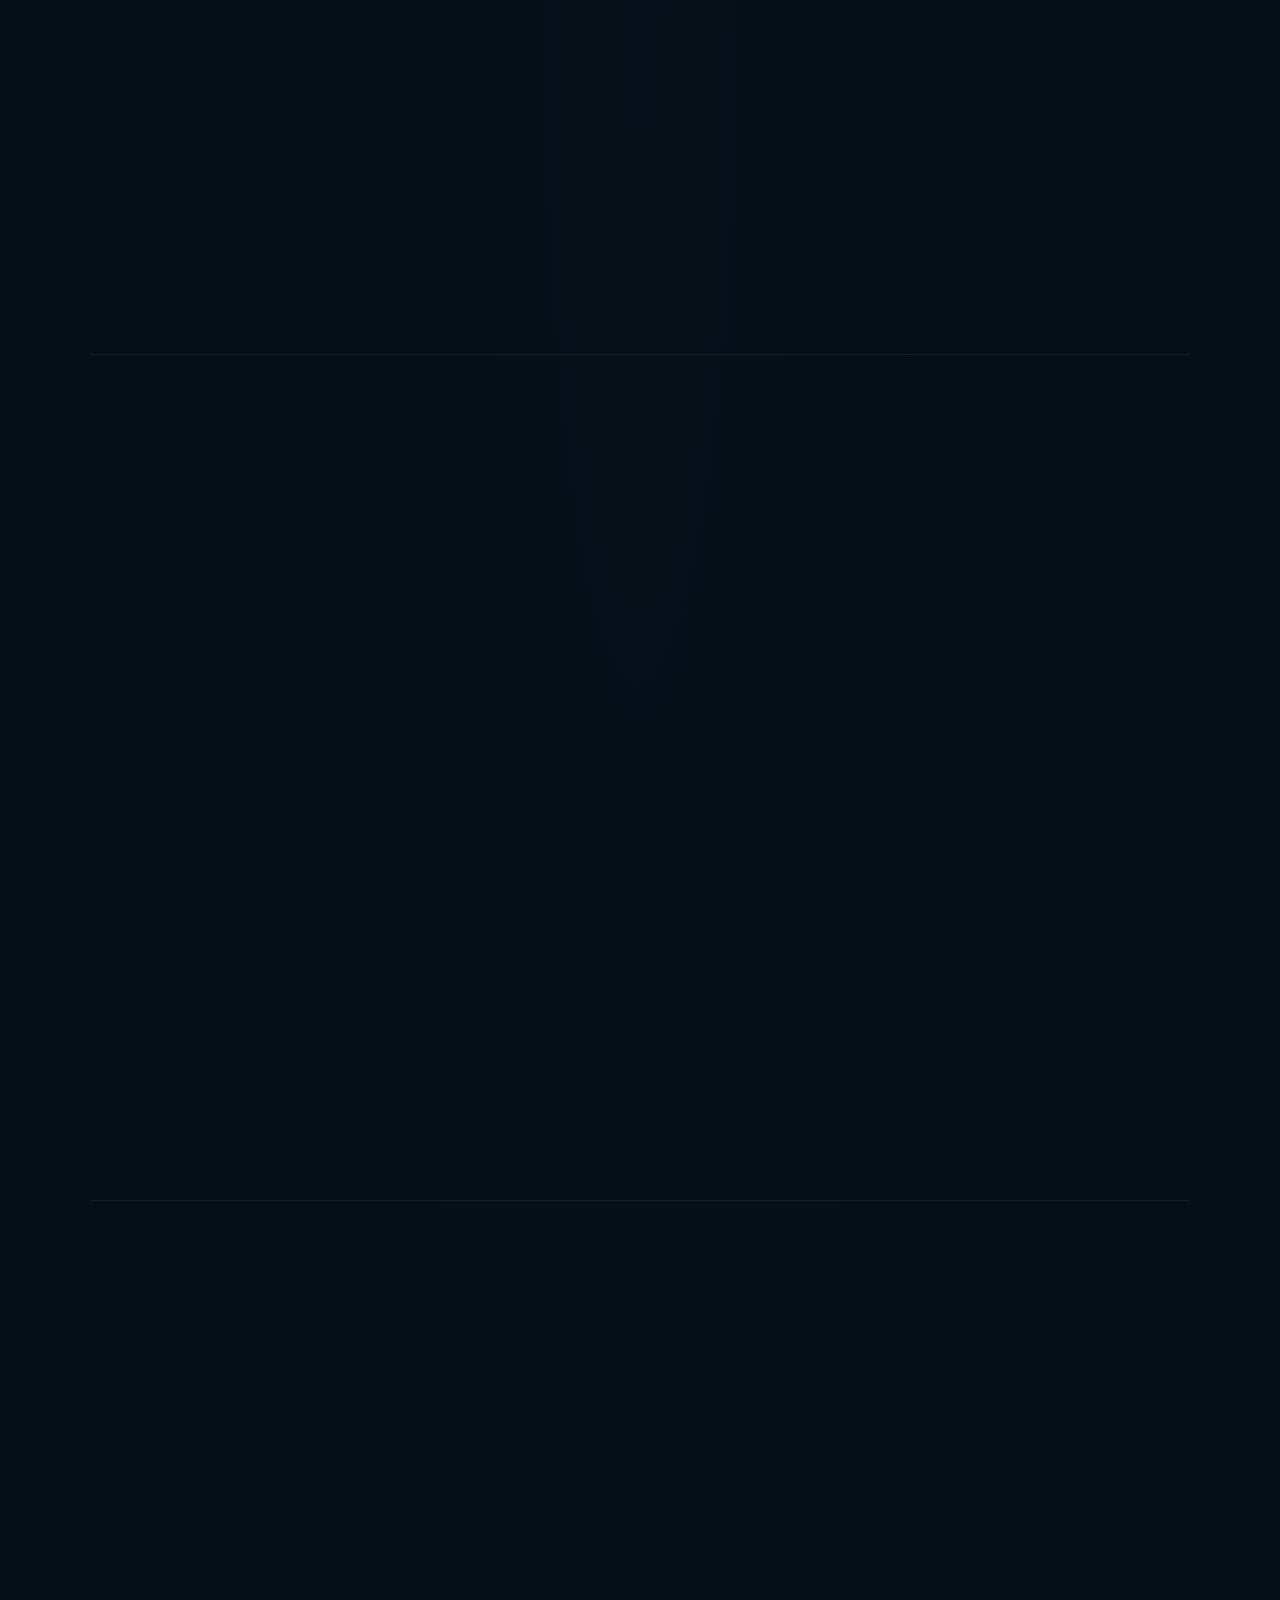
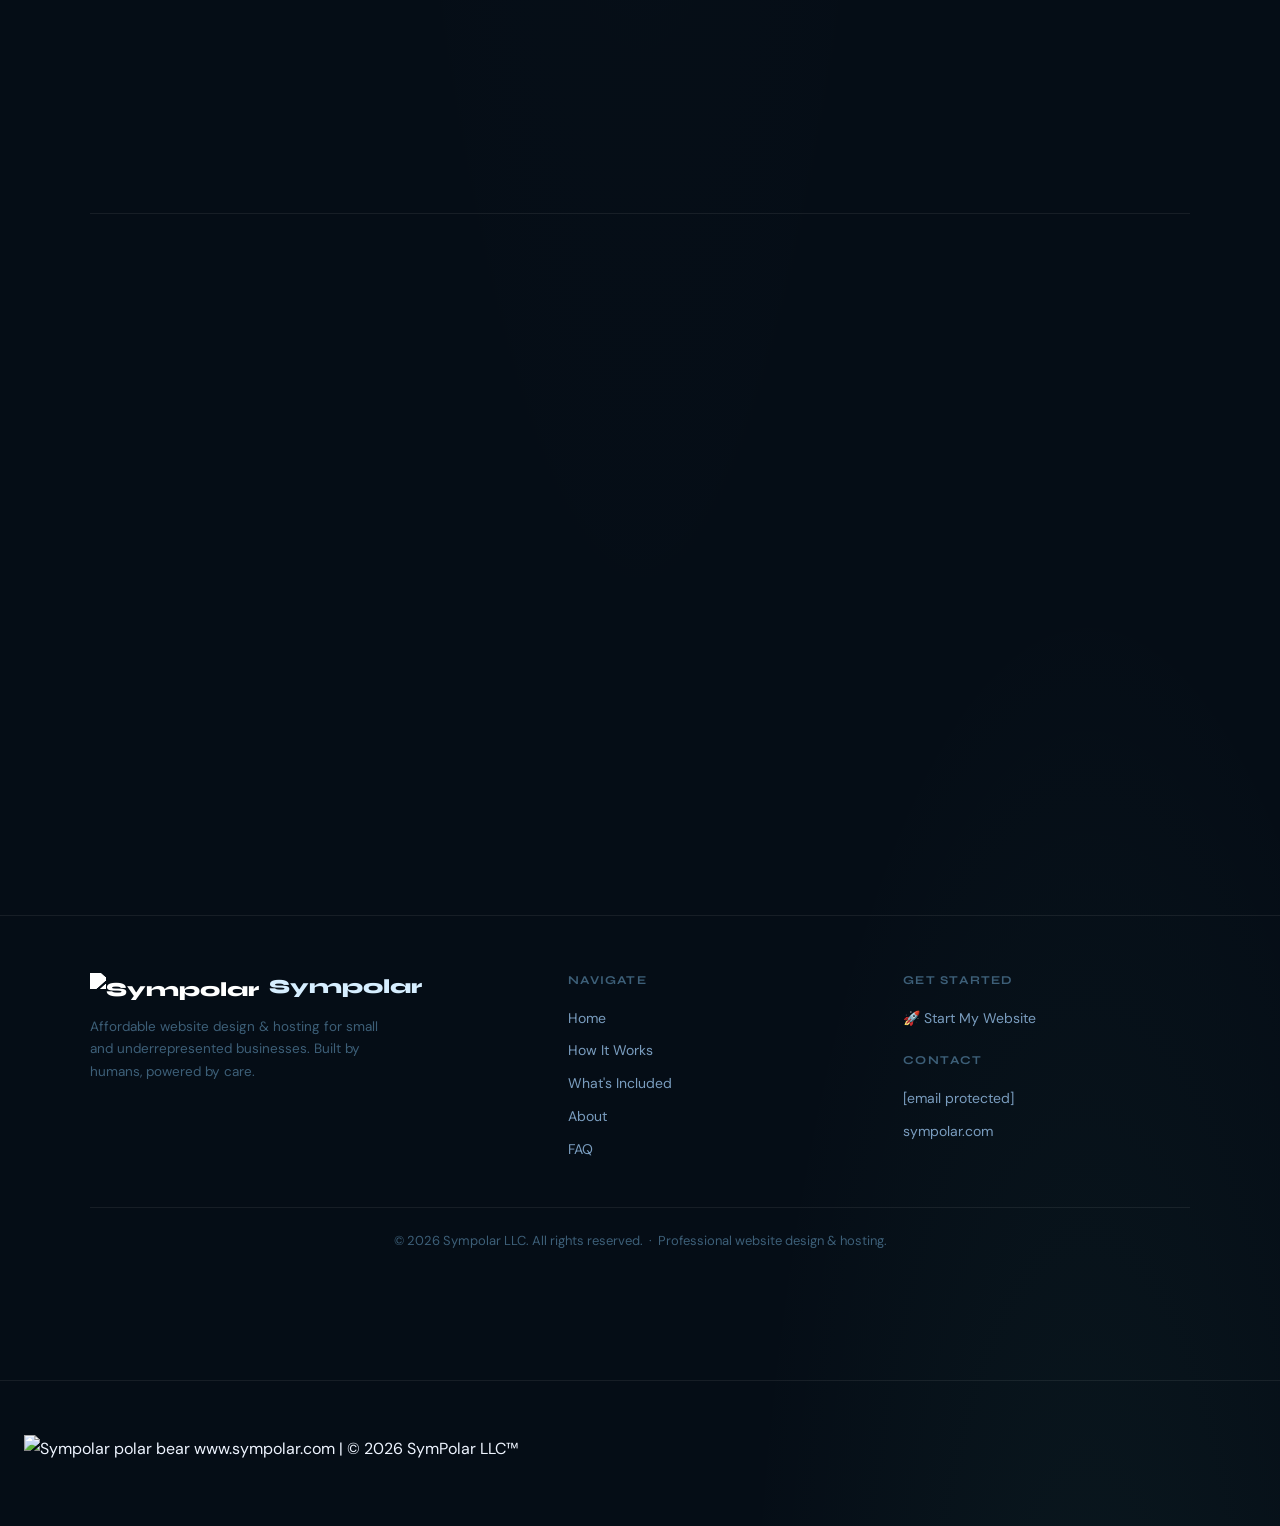
==== commit 50e6a423: "Update index.html" ====
--- a/index.html
+++ b/index.html
@@ -463,7 +463,7 @@
   </p>
 
   <div class="btn-group">
-    <a href="https://script.google.com/macros/s/AKfycbxUx0fOPoP4LM9uaxI47qvpcUGhhSDsmfDUZUp8kUmIzhZm5P4AIlxjJELOjNeKa_Cs/exec" target="_blank" rel="noopener" class="btn btn-primary">🚀 Start My Website</a>
+    <a href="https://script.google.com/macros/s/AKfycbzcXWdaKksIzHDRR5PhMxXNn77lZlYsrBHCC9gE5MGUkGifFctsl2bx6kIT4QXISFXt/exec" target="_blank" rel="noopener" class="btn btn-primary">🚀 Start My Website</a>
     <a href="#services" class="btn btn-outline">See What's Included</a>
   </div>
 
@@ -530,7 +530,7 @@
     </ul>
 
     <div class="more-note">
-      Need something beyond the basics? <a href="https://script.google.com/macros/s/AKfycbxUx0fOPoP4LM9uaxI47qvpcUGhhSDsmfDUZUp8kUmIzhZm5P4AIlxjJELOjNeKa_Cs/exec" target="_blank" rel="noopener">Get in touch</a> — our team will talk you through options.
+      Need something beyond the basics? <a href="https://script.google.com/macros/s/AKfycbzcXWdaKksIzHDRR5PhMxXNn77lZlYsrBHCC9gE5MGUkGifFctsl2bx6kIT4QXISFXt/exec" target="_blank" rel="noopener">Get in touch</a> — our team will talk you through options.
       There's no sales pressure and no obligation.
     </div>
   </div>
@@ -596,7 +596,7 @@
       </div>
     </div>
 
-    <a href="https://script.google.com/macros/s/AKfycbxUx0fOPoP4LM9uaxI47qvpcUGhhSDsmfDUZUp8kUmIzhZm5P4AIlxjJELOjNeKa_Cs/exec"
+    <a href="https://script.google.com/macros/s/AKfycbzcXWdaKksIzHDRR5PhMxXNn77lZlYsrBHCC9gE5MGUkGifFctsl2bx6kIT4QXISFXt/exec"
        target="_blank" rel="noopener"
        class="btn btn-primary"
        style="font-size:17px;padding:18px 48px;display:inline-flex;">
@@ -644,7 +644,7 @@
     <p style="color:var(--muted);font-size:16px;max-width:420px;margin:0 auto 32px;line-height:1.7;">
       Professional design. Real humans. $50 a month. No commitment until you're happy with what we build.
     </p>
-    <a href="https://script.google.com/macros/s/AKfycbxUx0fOPoP4LM9uaxI47qvpcUGhhSDsmfDUZUp8kUmIzhZm5P4AIlxjJELOjNeKa_Cs/exec" target="_blank" rel="noopener" class="btn btn-primary" style="font-size:17px;padding:18px 44px;">🚀 Start My Website →</a>
+    <a href="https://script.google.com/macros/s/AKfycbzcXWdaKksIzHDRR5PhMxXNn77lZlYsrBHCC9gE5MGUkGifFctsl2bx6kIT4QXISFXt/exec" target="_blank" rel="noopener" class="btn btn-primary" style="font-size:17px;padding:18px 44px;">🚀 Start My Website →</a>
     <p style="color:var(--muted2);font-size:12.5px;margin-top:18px;">No credit card. No tech skills. We respond within 1 business day.</p>
   </div>
 </section>
@@ -670,7 +670,7 @@
     </div>
     <div class="footer-col">
       <h4>Get Started</h4>
-      <a href="https://script.google.com/macros/s/AKfycbxUx0fOPoP4LM9uaxI47qvpcUGhhSDsmfDUZUp8kUmIzhZm5P4AIlxjJELOjNeKa_Cs/exec" target="_blank" rel="noopener">🚀 Start My Website</a>
+      <a href="https://script.google.com/macros/s/AKfycbzcXWdaKksIzHDRR5PhMxXNn77lZlYsrBHCC9gE5MGUkGifFctsl2bx6kIT4QXISFXt/exec" target="_blank" rel="noopener">🚀 Start My Website</a>
       <h4 style="margin-top:20px;">Contact</h4>
       <a href="/cdn-cgi/l/email-protection#79111c151516390a0014091615180b571a1614"><span class="__cf_email__" data-cfemail="91f9f4fdfdfed1e2e8fce1fefdf0e3bff2fefc">[email&#160;protected]</span></a>
       <a href="https://www.sympolar.com">sympolar.com</a>
@@ -683,7 +683,7 @@
 
 <script data-cfasync="false" src="/cdn-cgi/scripts/5c5dd728/cloudflare-static/email-decode.min.js"></script><script>
 /* ── LOGO ── */
-const LOGO = "[data-uri]";
+const LOGO = "[data-uri]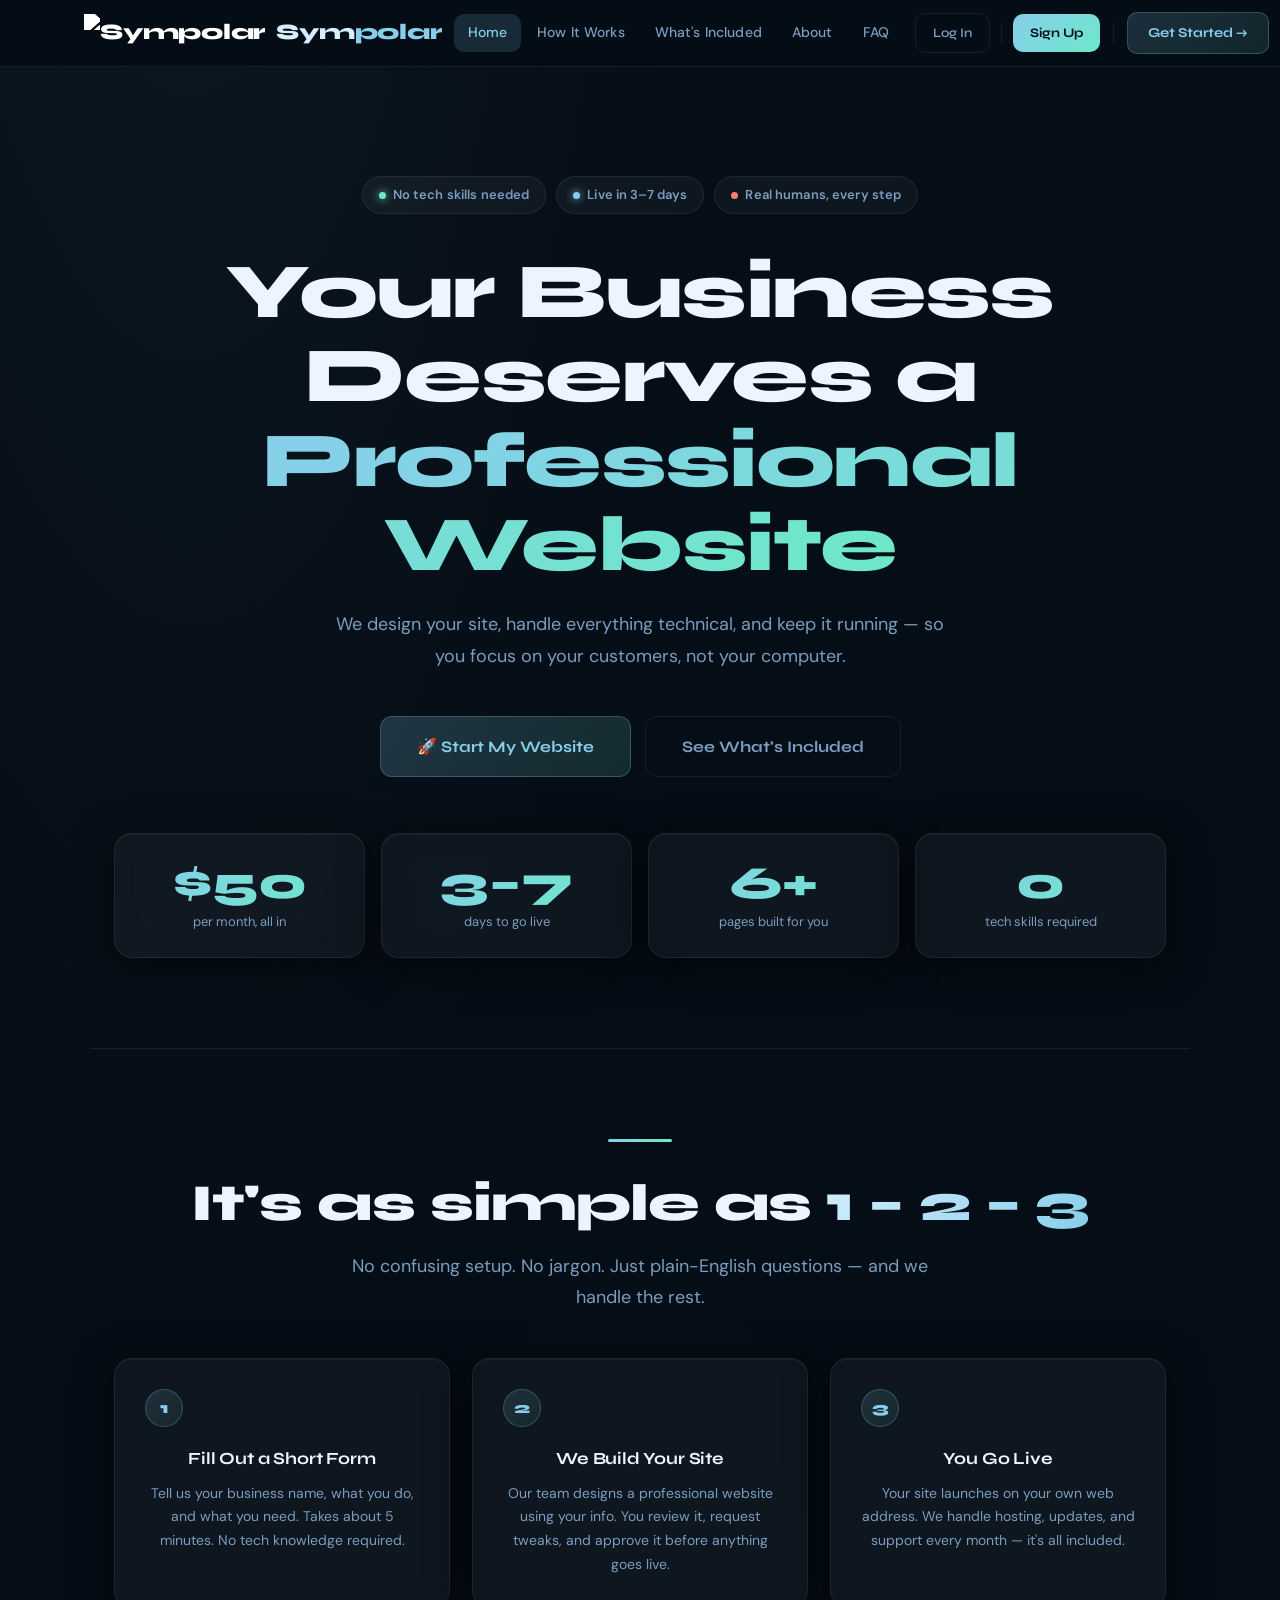
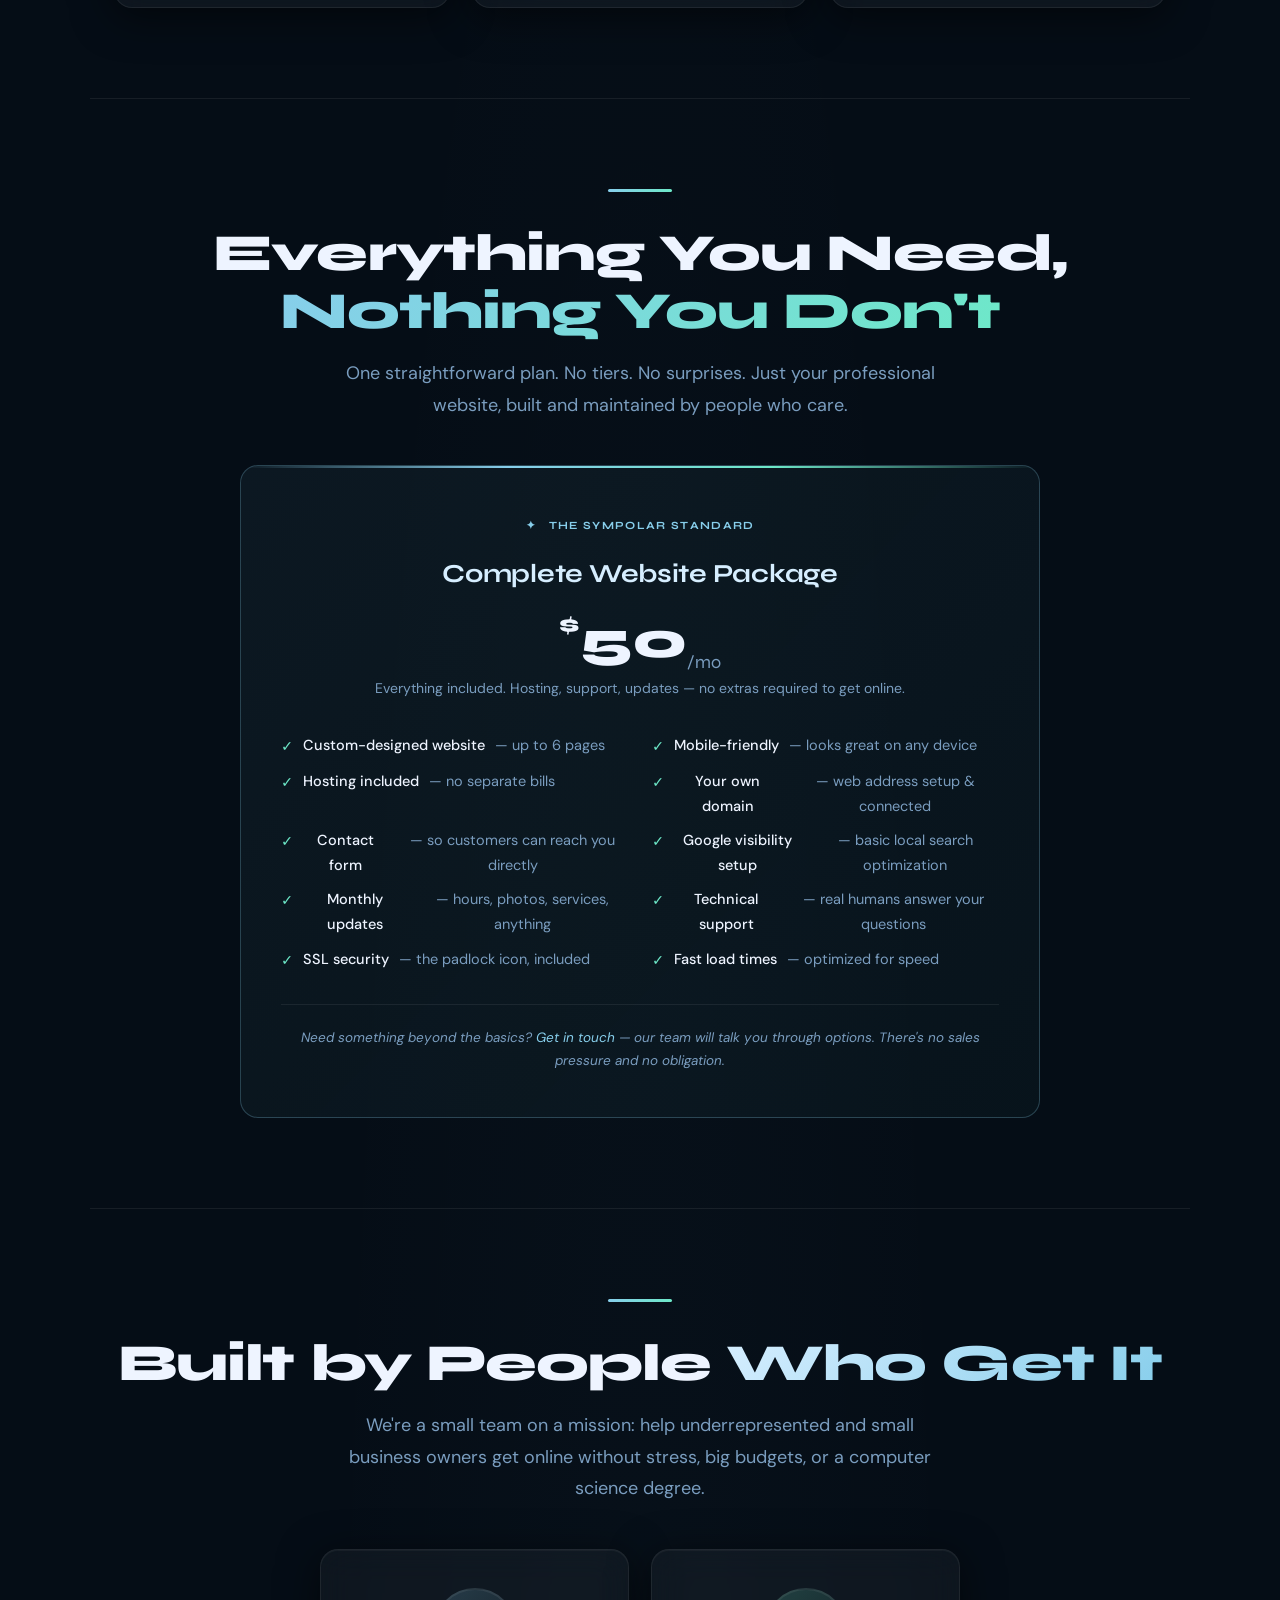
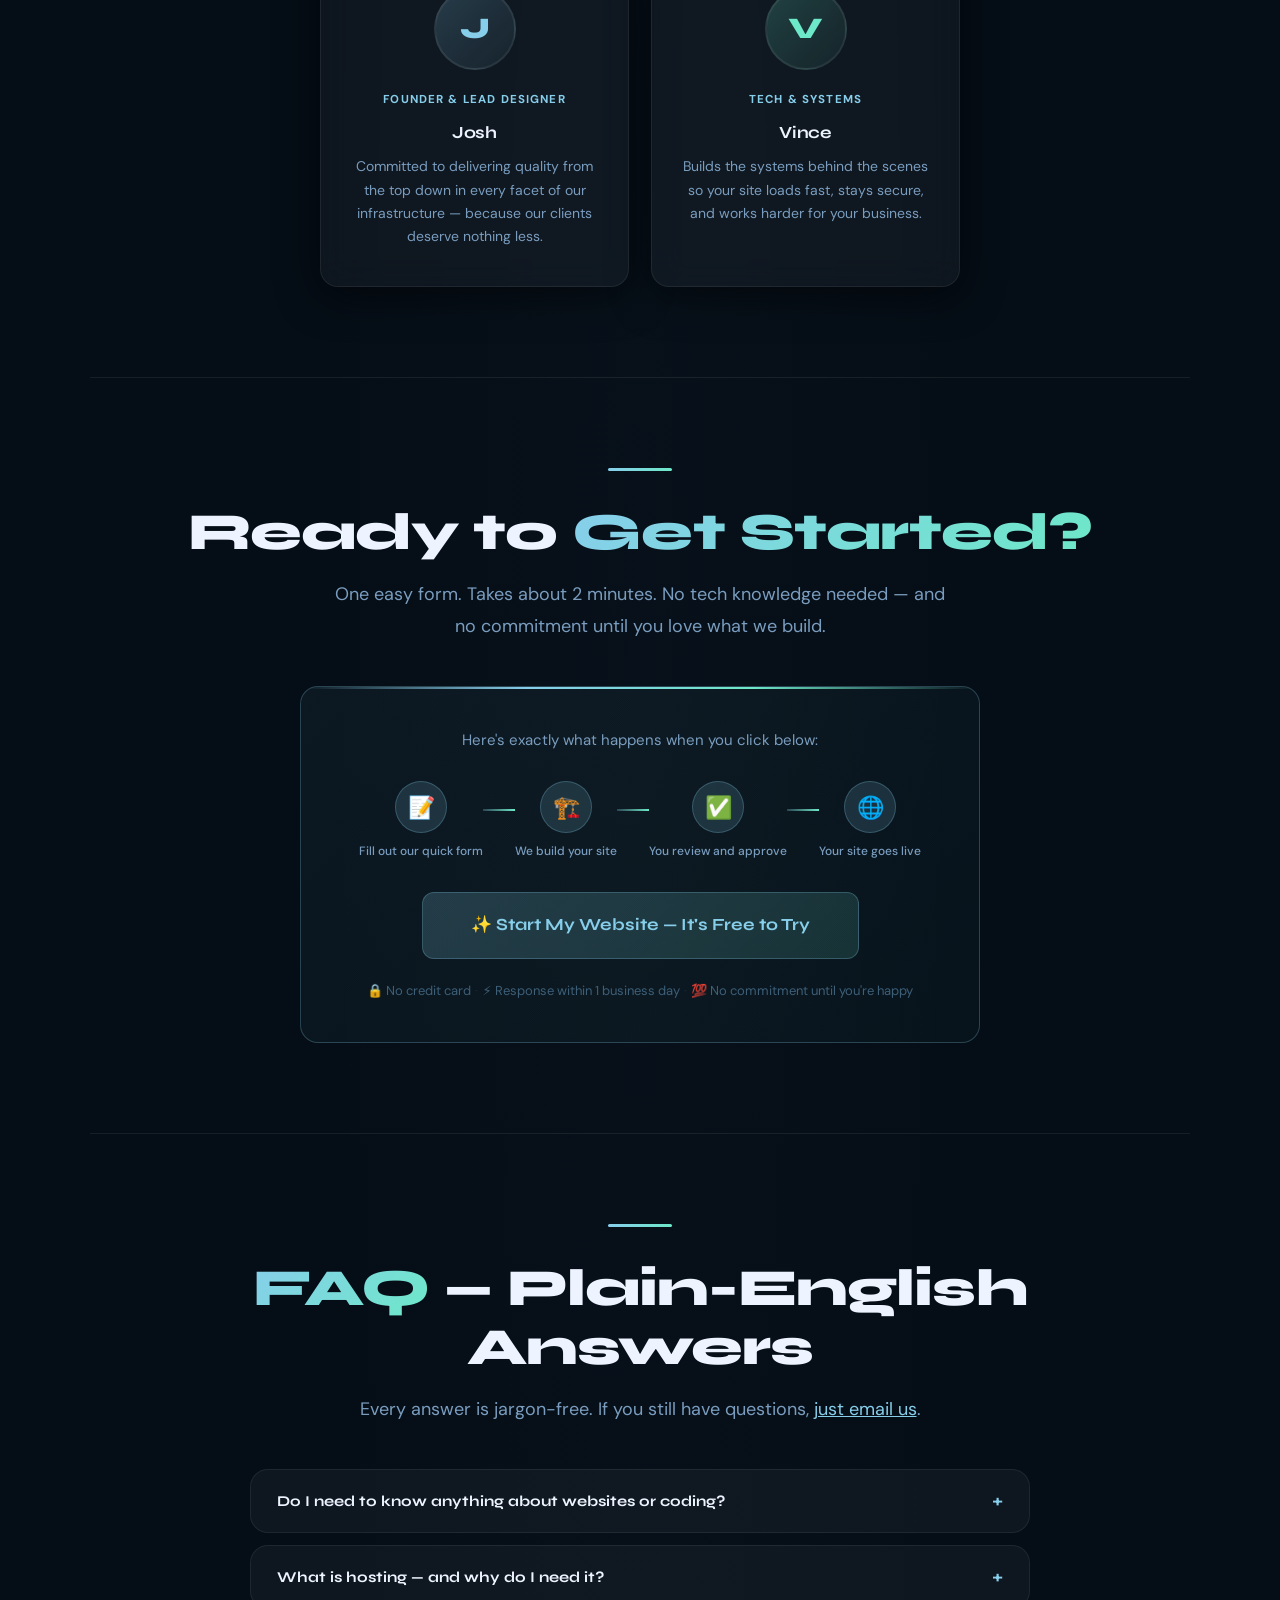
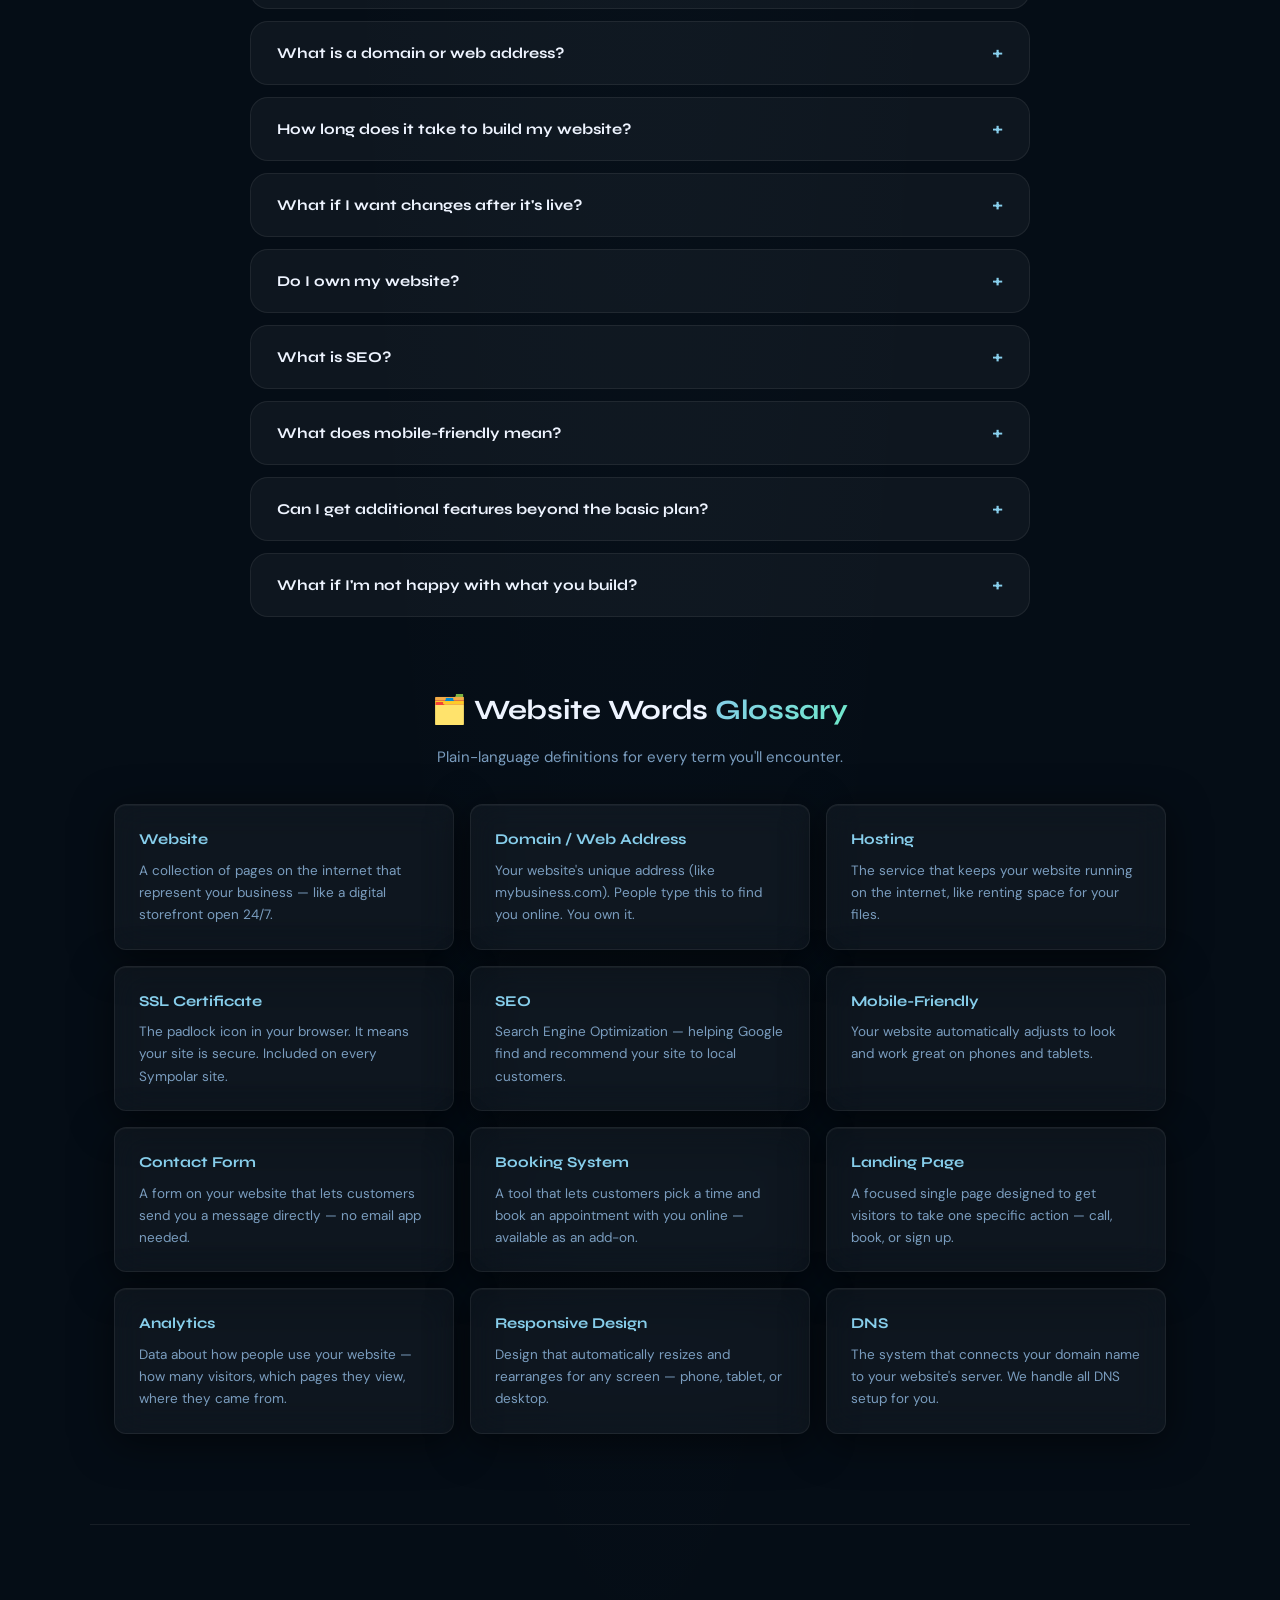
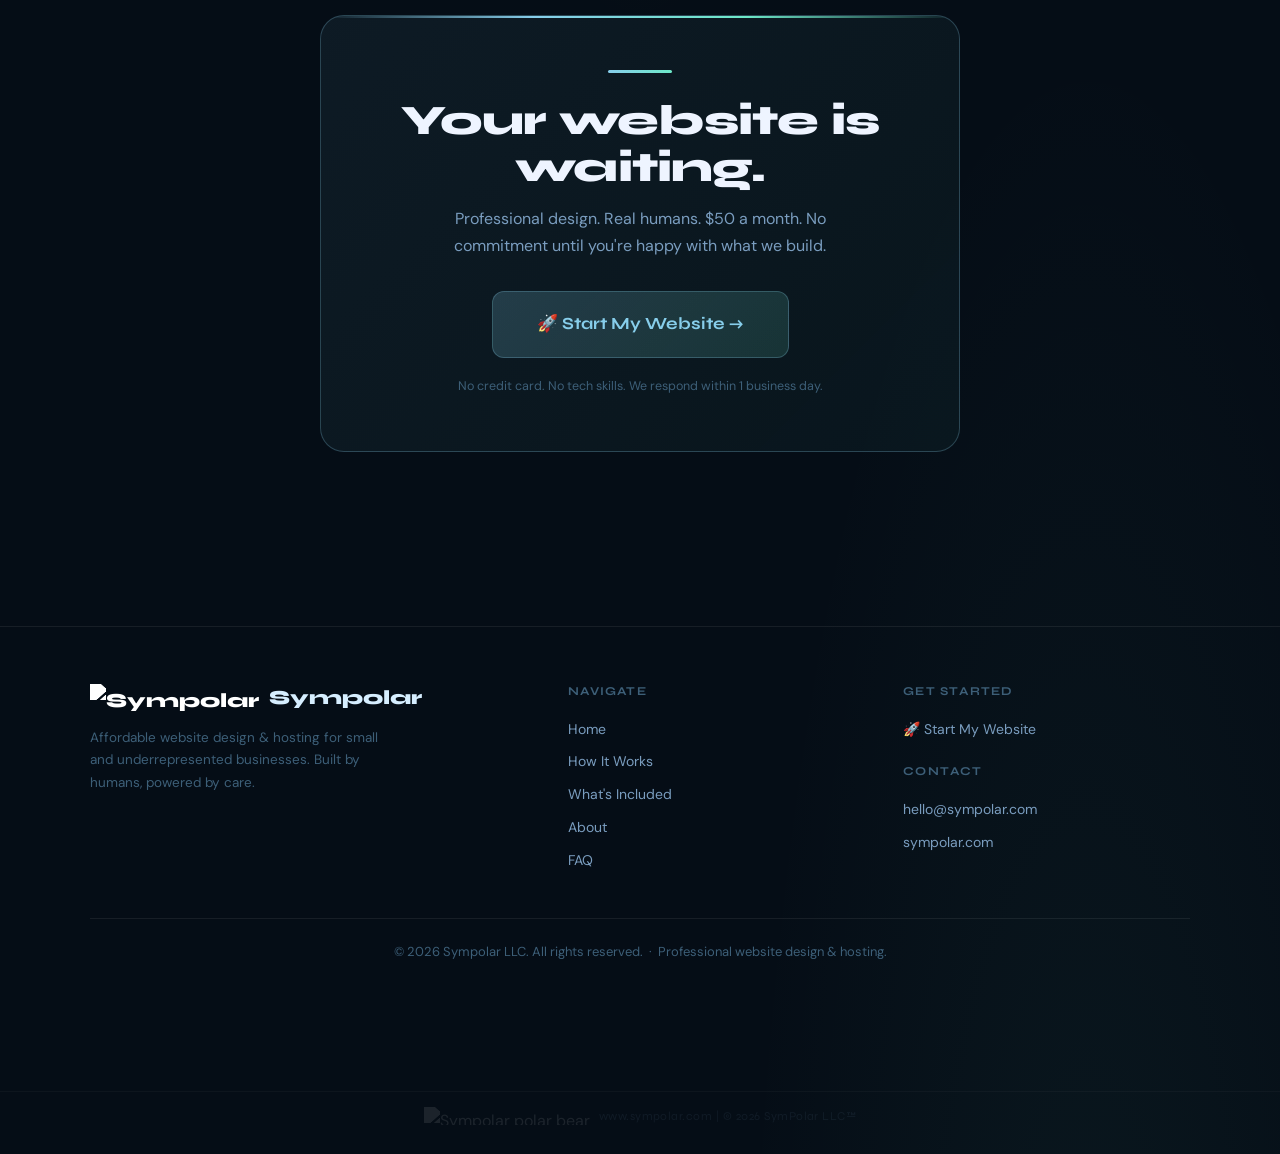
==== commit 9a35a31c: "Update index.html" ====
--- a/index.html
+++ b/index.html
@@ -2,7 +2,7 @@
 <!--
   ╔══════════════════════════════════════════════════════════════╗
   ║  SYMPOLAR LLC — Main Site                                    ║
-  ║  Author: Vince "Zengine" Gonzalez                            ║
+  ║  Author: Vincent Gonzalez                                    ║
   ║  © 2026 SymPolar LLC. All rights reserved.                   ║
   ║  Created: 2026 | Repo: sympolar.github.io/new/               ║
   ║  www.sympolar.com                                            ║
@@ -12,7 +12,7 @@
 <head>
 <meta charset="UTF-8">
 <meta name="viewport" content="width=device-width, initial-scale=1.0">
-<title>Sympolar — Professional Website Design & Hosting</title>
+<title>Sympolar — Professional Website Design &amp; Hosting</title>
 <link href="https://fonts.googleapis.com/css2?family=Syne:wght@400;600;700;800&family=DM+Sans:ital,opsz,wght@0,9..40,300;0,9..40,400;0,9..40,500;0,9..40,600;1,9..40,300&display=swap" rel="stylesheet">
 <style>
 /* ═══════════════════════════════════════════════════════════
@@ -108,6 +108,7 @@
   background: linear-gradient(135deg, rgba(135,206,235,.3), rgba(109,232,200,.22));
   box-shadow: var(--glow); transform: translateY(-1px);
 }
+
 /* ── AUTH BUTTONS ── */
 .btn-login {
   padding: 8px 17px; border-radius: 10px; font-size: 13px; font-weight: 600;
@@ -292,7 +293,6 @@
 }
 .av-j { background: linear-gradient(135deg, rgba(135,206,235,.2), rgba(135,206,235,.06)); color: var(--sky); }
 .av-v { background: linear-gradient(135deg, rgba(109,232,200,.2), rgba(109,232,200,.06)); color: var(--mint); }
-.av-w { background: linear-gradient(135deg, rgba(214,238,255,.2), rgba(214,238,255,.06)); color: var(--ice); }
 .team-role { font-size: 11.5px; font-weight: 700; text-transform: uppercase; letter-spacing: .1em; color: var(--sky); margin-bottom: 9px; }
 
 /* ── FAQ ── */
@@ -330,6 +330,47 @@
   content: "";
   position: absolute; top: 0; left: 0; right: 0; height: 2px;
   background: linear-gradient(90deg, transparent, var(--sky), var(--mint), transparent);
+}
+
+/* ── INTAKE / LAUNCH CARD ── */
+.launch-card {
+  max-width: 680px; margin: 0 auto;
+  background: linear-gradient(135deg, rgba(135,206,235,.06), rgba(109,232,200,.03));
+  border: 1px solid var(--sky25); border-radius: var(--r);
+  padding: 40px 36px; text-align: center; position: relative; overflow: hidden;
+}
+.launch-card::before {
+  content: "";
+  position: absolute; top: 0; left: 0; right: 0; height: 2px;
+  background: linear-gradient(90deg, transparent, var(--sky), var(--mint), transparent);
+}
+/* Step flow inside intake card */
+.launch-steps {
+  display: flex; align-items: center; justify-content: center;
+  flex-wrap: wrap; gap: 0; margin: 28px 0 32px;
+}
+.launch-step {
+  display: flex; flex-direction: column; align-items: center; gap: 10px;
+  min-width: 80px;
+}
+.launch-step-icon {
+  width: 52px; height: 52px; border-radius: 50%;
+  background: var(--sky15); border: 1px solid var(--sky25);
+  display: flex; align-items: center; justify-content: center; font-size: 22px;
+}
+.launch-step-label {
+  font-size: 12px; color: var(--muted); text-align: center; line-height: 1.4;
+  font-weight: 500;
+}
+.launch-step-connector {
+  width: 32px; height: 2px;
+  background: linear-gradient(90deg, var(--sky25), var(--mint));
+  flex-shrink: 0; margin-bottom: 22px;
+}
+.launch-guarantee {
+  margin-top: 20px; font-size: 13px; color: var(--muted2);
+  display: flex; align-items: center; justify-content: center;
+  flex-wrap: wrap; gap: 6px 4px; line-height: 1.8;
 }
 
 /* ── FOOTER ── */
@@ -342,6 +383,18 @@
 .footer-col a { display: block; color: var(--muted); font-size: 14px; text-decoration: none; margin-bottom: 9px; transition: color .2s; }
 .footer-col a:hover { color: var(--sky); }
 .footer-bottom { max-width: 1100px; margin: 36px auto 0; padding-top: 22px; border-top: 1px solid var(--glassB); text-align: center; font-size: 13px; color: var(--muted2); }
+
+/* ── WATERMARK FOOTER ── */
+.watermark-footer {
+  text-align: center; padding: 14px 24px 20px;
+  border-top: 1px solid rgba(255,255,255,.03);
+}
+.wm-inner {
+  display: inline-flex; align-items: center; gap: 9px;
+  opacity: 0.09;
+}
+.wm-bear { height: 18px; width: auto; filter: brightness(0) invert(1); }
+.wm-text { font-size: 12px; color: var(--muted); font-family: "Syne", sans-serif; letter-spacing: .04em; }
 
 /* ── DIVIDER ── */
 .section-divider {
@@ -385,6 +438,10 @@
   /* Improved footer on mobile */
   .footer-inner { gap: 28px; }
   footer { padding: 40px 18px 52px; }
+  /* Launch card steps on mobile */
+  .launch-steps { gap: 8px; }
+  .launch-step-connector { width: 20px; }
+  .launch-card { padding: 28px 18px; }
 }
 @media (max-width: 420px) {
   .stats-row { grid-template-columns: 1fr 1fr; gap: 10px; }
@@ -394,6 +451,9 @@
   .cta-card { padding: 28px 16px; }
   h1 { font-size: clamp(28px,8.5vw,44px); }
   .nav-wrap { height: 60px; }
+  /* Stack launch steps vertically on very small screens */
+  .launch-steps { flex-direction: column; align-items: center; gap: 4px; }
+  .launch-step-connector { width: 2px; height: 20px; background: linear-gradient(180deg, var(--sky25), var(--mint)); margin: 0; }
 }
 </style>
 </head>
@@ -405,7 +465,7 @@
 <header>
   <div class="nav-wrap">
     <a href="#home" class="logo">
-      <img id="nav-logo" alt="Sympolar">
+      <img src="icon.png" alt="Sympolar">
       <span class="logo-text">Sym<span>polar</span></span>
     </a>
 
@@ -418,9 +478,9 @@
     </ul>
 
     <div class="nav-cta">
-      <a href="#" class="btn-login" onclick="alert('Login coming soon! 🔒');return false;">Log In</a>
+      <a href="https://sympolar.github.io/new/signup.html" class="btn-login">Log In</a>
       <div class="auth-divider"></div>
-      <a href="#" class="btn-signup" onclick="alert('Sign Up coming soon! 🚀');return false;">Sign Up</a>
+      <a href="https://sympolar.github.io/new/signup.html" class="btn-signup">Sign Up</a>
       <div class="auth-divider" style="margin:0 4px;"></div>
       <a href="#intake" class="btn-nav">Get Started →</a>
     </div>
@@ -439,8 +499,8 @@
     <hr>
     <a href="#intake" class="btn-nav" style="text-align:center;">🚀 Get Started</a>
     <div style="display:flex;gap:10px;margin-top:6px;">
-      <a href="#" class="btn-login" style="flex:1;text-align:center;" onclick="alert('Login coming soon! 🔒');return false;">Log In</a>
-      <a href="#" class="btn-signup" style="flex:1;text-align:center;" onclick="alert('Sign Up coming soon! 🚀');return false;">Sign Up</a>
+      <a href="https://sympolar.github.io/new/signup.html" class="btn-login" style="flex:1;text-align:center;">Log In</a>
+      <a href="https://sympolar.github.io/new/signup.html" class="btn-signup" style="flex:1;text-align:center;">Sign Up</a>
     </div>
   </nav>
 </header>
@@ -457,13 +517,13 @@
     <span class="badge"><span class="dot dot-coral"></span>Real humans, every step</span>
   </div>
 
-  <h1>Your Business Deserves<br>a <span class="grad">Professional Website</span></h1>
+  <h1>Your Business Deserves a <span class="grad">Professional Website</span></h1>
   <p class="sub">
     We design your site, handle everything technical, and keep it running — so you focus on your customers, not your computer.
   </p>
 
   <div class="btn-group">
-    <a href="https://script.google.com/macros/s/AKfycbzcXWdaKksIzHDRR5PhMxXNn77lZlYsrBHCC9gE5MGUkGifFctsl2bx6kIT4QXISFXt/exec" target="_blank" rel="noopener" class="btn btn-primary">🚀 Start My Website</a>
+    <a href="https://sympolar.github.io/new/signup.html" class="btn btn-primary">🚀 Start My Website</a>
     <a href="#services" class="btn btn-outline">See What's Included</a>
   </div>
 
@@ -503,11 +563,11 @@
 <hr class="section-divider">
 
 <!-- ═════════════════════════════════════════
-     WHAT'S INCLUDED — single clean card
+     WHAT'S INCLUDED
      ═════════════════════════════════════════ -->
 <section id="services" class="section section-center">
   <div class="accent-line"></div>
-  <h2>Everything You Need,<br><span class="grad">Nothing You Don't</span></h2>
+  <h2>Everything You Need, <span class="grad">Nothing You Don't</span></h2>
   <p class="sub">One straightforward plan. No tiers. No surprises. Just your professional website, built and maintained by people who care.</p>
 
   <div class="included-card">
@@ -530,8 +590,7 @@
     </ul>
 
     <div class="more-note">
-      Need something beyond the basics? <a href="https://script.google.com/macros/s/AKfycbzcXWdaKksIzHDRR5PhMxXNn77lZlYsrBHCC9gE5MGUkGifFctsl2bx6kIT4QXISFXt/exec" target="_blank" rel="noopener">Get in touch</a> — our team will talk you through options.
-      There's no sales pressure and no obligation.
+      Need something beyond the basics? <a href="https://sympolar.github.io/new/signup.html">Get in touch</a> — our team will talk you through options. There's no sales pressure and no obligation.
     </div>
   </div>
 </section>
@@ -550,7 +609,7 @@
       <div class="avatar av-j">J</div>
       <div class="team-role">Founder &amp; Lead Designer</div>
       <h3>Josh</h3>
-      <p style="color:var(--muted);font-size:14px;margin-top:7px;line-height:1.65;">Obsessed with clean, clear design that actually works for real businesses — not just looks good in portfolios.</p>
+      <p style="color:var(--muted);font-size:14px;margin-top:7px;line-height:1.65;">Committed to delivering quality from the top down in every facet of our infrastructure — because our clients deserve nothing less.</p>
     </div>
     <div class="card team-card">
       <div class="avatar av-v">V</div>
@@ -564,47 +623,50 @@
 <hr class="section-divider">
 
 <!-- ═════════════════════════════════════════
-     GET STARTED — GOOGLE FORM LINK
+     GET STARTED
      ═════════════════════════════════════════ -->
 <section id="intake" class="section section-center">
   <div class="accent-line"></div>
-  <h2>🚀 Ready to <span class="grad">Get Started?</span></h2>
+  <h2>Ready to <span class="grad">Get Started?</span></h2>
   <p class="sub">One easy form. Takes about 2 minutes. No tech knowledge needed — and no commitment until you love what we build.</p>
 
   <div class="launch-card">
-    <p style="color:var(--muted);font-size:15px;line-height:1.75;margin-bottom:0;">Here's exactly what happens when you click the button below:</p>
+    <p style="color:var(--muted);font-size:15px;line-height:1.75;margin-bottom:0;">Here's exactly what happens when you click below:</p>
 
     <div class="launch-steps">
       <div class="launch-step">
         <div class="launch-step-icon">📝</div>
-        <div class="launch-step-label">Fill out our<br>quick form</div>
+        <div class="launch-step-label">Fill out our quick form</div>
       </div>
       <div class="launch-step-connector"></div>
       <div class="launch-step">
         <div class="launch-step-icon">🏗️</div>
-        <div class="launch-step-label">We build<br>your site</div>
+        <div class="launch-step-label">We build your site</div>
       </div>
       <div class="launch-step-connector"></div>
       <div class="launch-step">
         <div class="launch-step-icon">✅</div>
-        <div class="launch-step-label">You review<br>&amp; approve</div>
+        <div class="launch-step-label">You review and approve</div>
       </div>
       <div class="launch-step-connector"></div>
       <div class="launch-step">
         <div class="launch-step-icon">🌐</div>
-        <div class="launch-step-label">Your site<br>goes live!</div>
+        <div class="launch-step-label">Your site goes live</div>
       </div>
     </div>
 
-    <a href="https://script.google.com/macros/s/AKfycbzcXWdaKksIzHDRR5PhMxXNn77lZlYsrBHCC9gE5MGUkGifFctsl2bx6kIT4QXISFXt/exec"
-       target="_blank" rel="noopener"
+    <a href="https://sympolar.github.io/new/signup.html"
        class="btn btn-primary"
-       style="font-size:17px;padding:18px 48px;display:inline-flex;">
+       style="font-size:17px;padding:18px 48px;">
       ✨ Start My Website — It's Free to Try
     </a>
 
     <div class="launch-guarantee">
-      <span>🔒</span> No credit card &nbsp;·&nbsp; <span>⚡</span> Response within 1 business day &nbsp;·&nbsp; <span>💯</span> No commitment until you're happy
+      <span>🔒 No credit card</span>
+      <span style="color:var(--glassB);">·</span>
+      <span>⚡ Response within 1 business day</span>
+      <span style="color:var(--glassB);">·</span>
+      <span>💯 No commitment until you're happy</span>
     </div>
   </div>
 </section>
@@ -618,7 +680,7 @@
   <div class="section-center">
     <div class="accent-line"></div>
     <h2><span class="grad">FAQ</span> — Plain-English Answers</h2>
-    <p class="sub">Every answer is jargon-free. If you still have questions, <a href="/cdn-cgi/l/email-protection#c1b2b8acb1aeada0b3adada281a6aca0a8adefa2aeac" style="color:var(--sky);">just email us</a>.</p>
+    <p class="sub">Every answer is jargon-free. If you still have questions, <a href="mailto:hello@sympolar.com" style="color:var(--sky);">just email us</a>.</p>
   </div>
 
   <div class="faq-list" id="faq-list"></div>
@@ -640,11 +702,11 @@
 <section class="section section-center" style="padding-bottom:110px;">
   <div class="cta-card">
     <div class="accent-line" style="margin-bottom:24px;"></div>
-    <h2 style="font-size:clamp(28px,4vw,42px);margin-bottom:14px;">Your website<br>is waiting.</h2>
+    <h2 style="font-size:clamp(28px,4vw,42px);margin-bottom:14px;">Your website is waiting.</h2>
     <p style="color:var(--muted);font-size:16px;max-width:420px;margin:0 auto 32px;line-height:1.7;">
       Professional design. Real humans. $50 a month. No commitment until you're happy with what we build.
     </p>
-    <a href="https://script.google.com/macros/s/AKfycbzcXWdaKksIzHDRR5PhMxXNn77lZlYsrBHCC9gE5MGUkGifFctsl2bx6kIT4QXISFXt/exec" target="_blank" rel="noopener" class="btn btn-primary" style="font-size:17px;padding:18px 44px;">🚀 Start My Website →</a>
+    <a href="https://sympolar.github.io/new/signup.html" class="btn btn-primary" style="font-size:17px;padding:18px 44px;">🚀 Start My Website →</a>
     <p style="color:var(--muted2);font-size:12.5px;margin-top:18px;">No credit card. No tech skills. We respond within 1 business day.</p>
   </div>
 </section>
@@ -652,12 +714,12 @@
 </main>
 
 <!-- ═════════════════════════════════════════
-     FOOTER
+     MAIN FOOTER
      ═════════════════════════════════════════ -->
 <footer>
   <div class="footer-inner">
     <div class="footer-brand">
-      <div class="fl"><img id="footer-logo" alt="Sympolar"> Sympolar</div>
+      <div class="fl"><img src="icon.png" alt="Sympolar"> Sympolar</div>
       <p>Affordable website design &amp; hosting for small and underrepresented businesses. Built by humans, powered by care.</p>
     </div>
     <div class="footer-col">
@@ -670,22 +732,32 @@
     </div>
     <div class="footer-col">
       <h4>Get Started</h4>
-      <a href="https://script.google.com/macros/s/AKfycbzcXWdaKksIzHDRR5PhMxXNn77lZlYsrBHCC9gE5MGUkGifFctsl2bx6kIT4QXISFXt/exec" target="_blank" rel="noopener">🚀 Start My Website</a>
+      <a href="https://sympolar.github.io/new/signup.html">🚀 Start My Website</a>
       <h4 style="margin-top:20px;">Contact</h4>
-      <a href="/cdn-cgi/l/email-protection#79111c151516390a0014091615180b571a1614"><span class="__cf_email__" data-cfemail="91f9f4fdfdfed1e2e8fce1fefdf0e3bff2fefc">[email&#160;protected]</span></a>
+      <a href="mailto:hello@sympolar.com">hello@sympolar.com</a>
       <a href="https://www.sympolar.com">sympolar.com</a>
     </div>
   </div>
   <div class="footer-bottom">
-    &copy; 2026 Sympolar LLC. All rights reserved.&nbsp;&nbsp;·&nbsp;&nbsp;Professional website design &amp; hosting.
+    &copy; 2026 Sympolar LLC. All rights reserved. &nbsp;·&nbsp; Professional website design &amp; hosting.
   </div>
 </footer>
 
-<script data-cfasync="false" src="/cdn-cgi/scripts/5c5dd728/cloudflare-static/email-decode.min.js"></script><script>
-/* ── LOGO ── */
-const LOGO = "[data-uri]